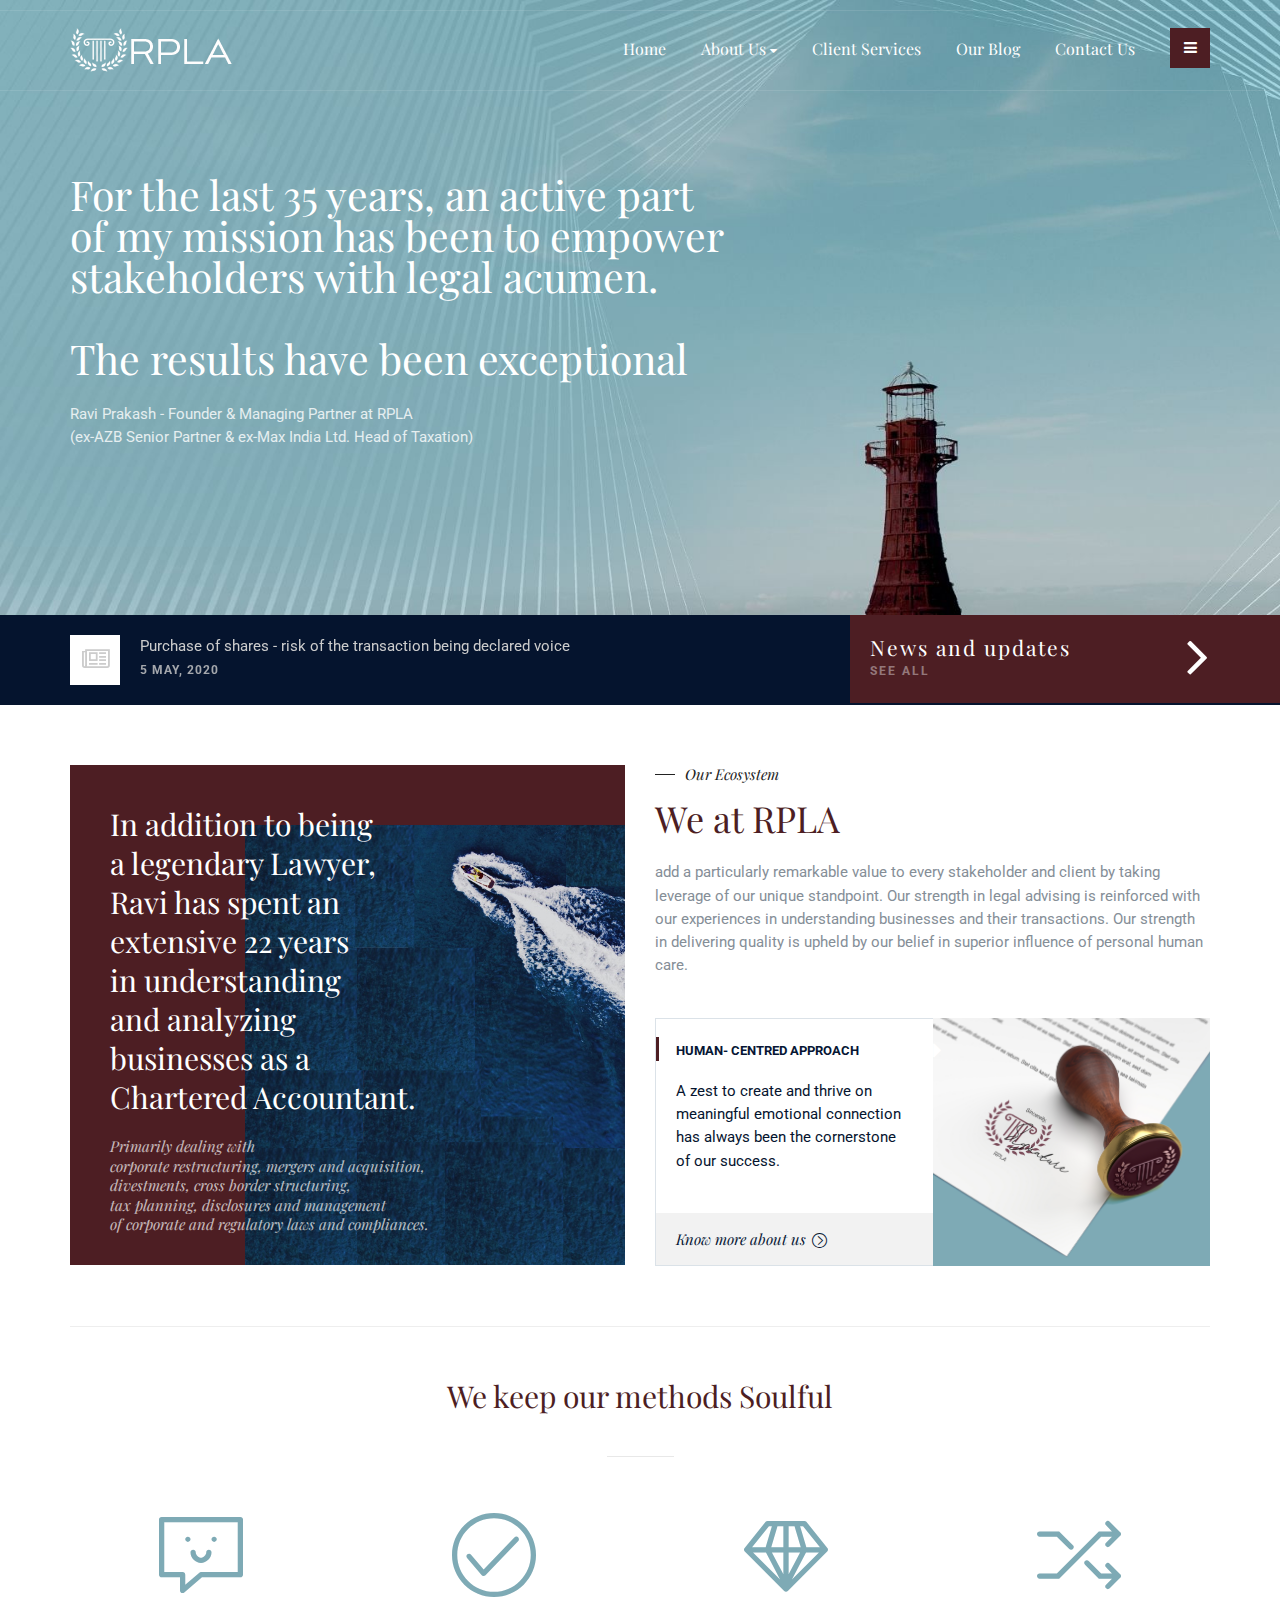
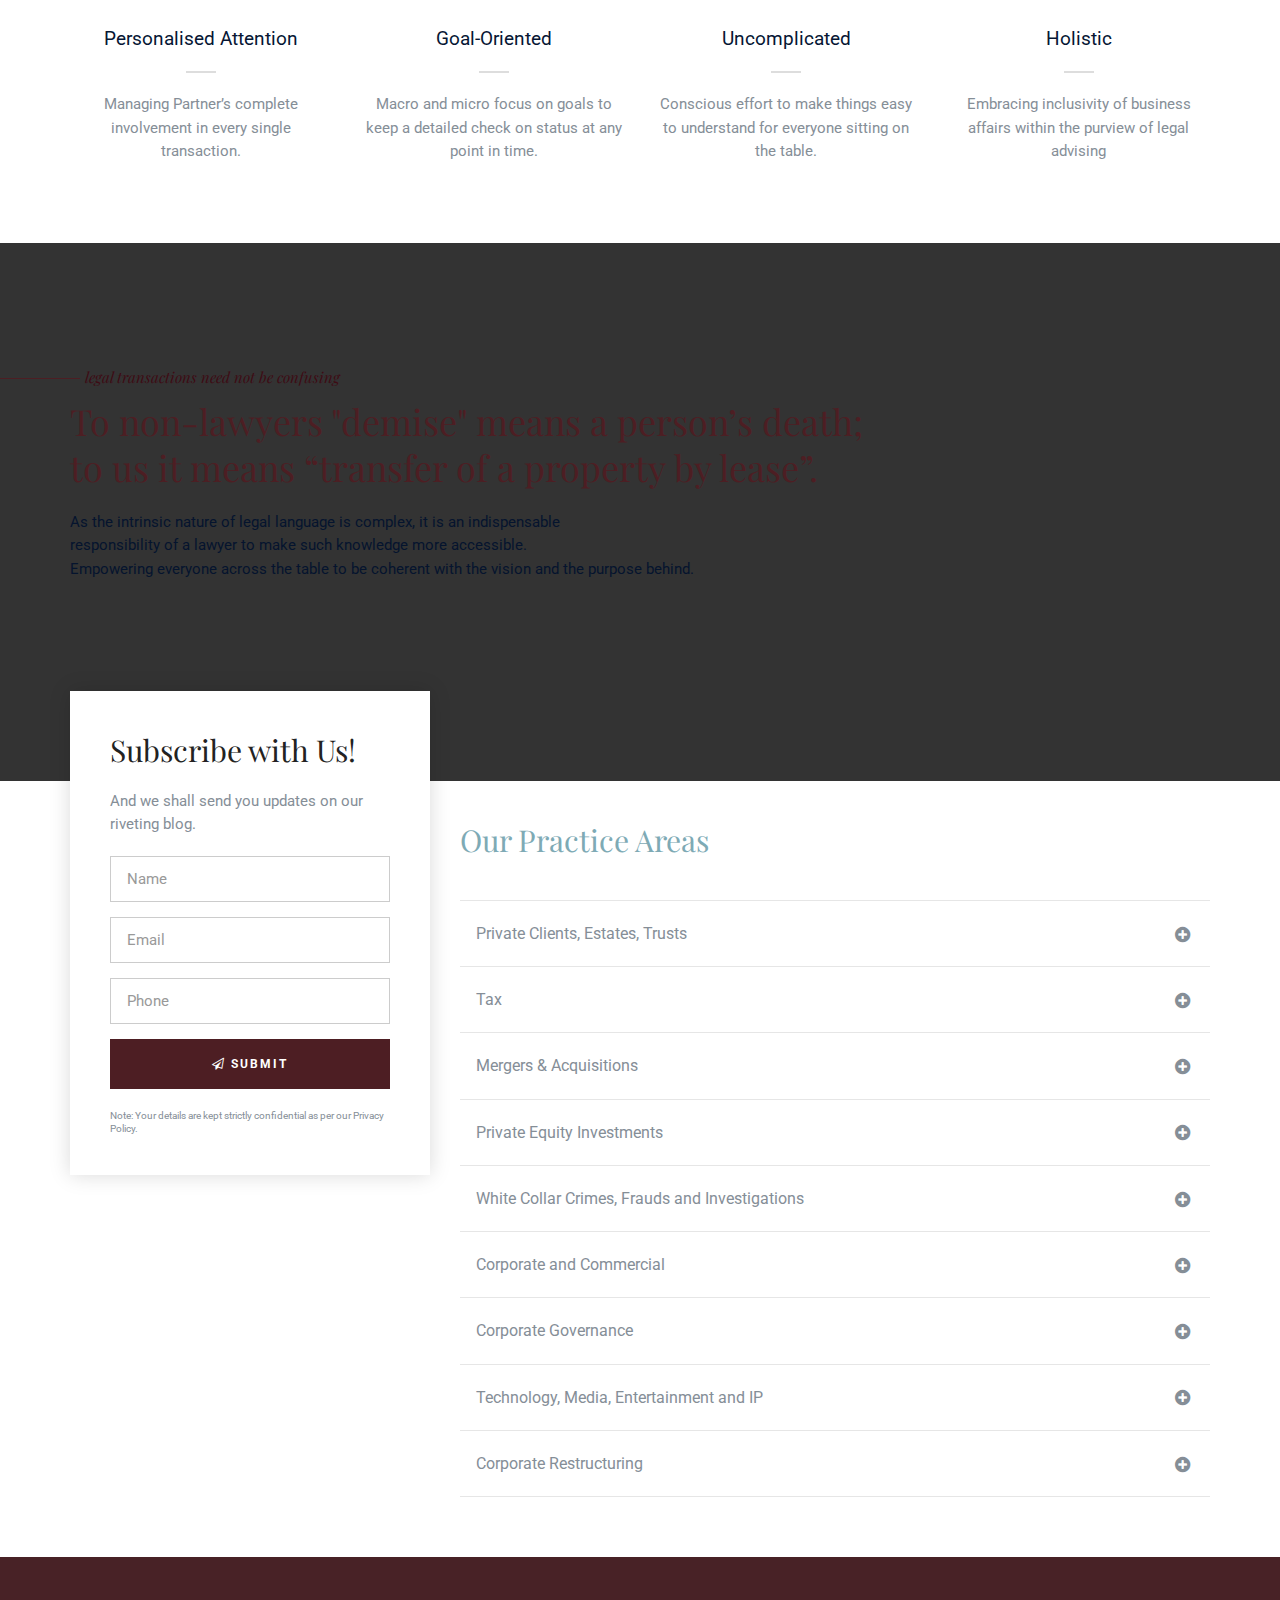
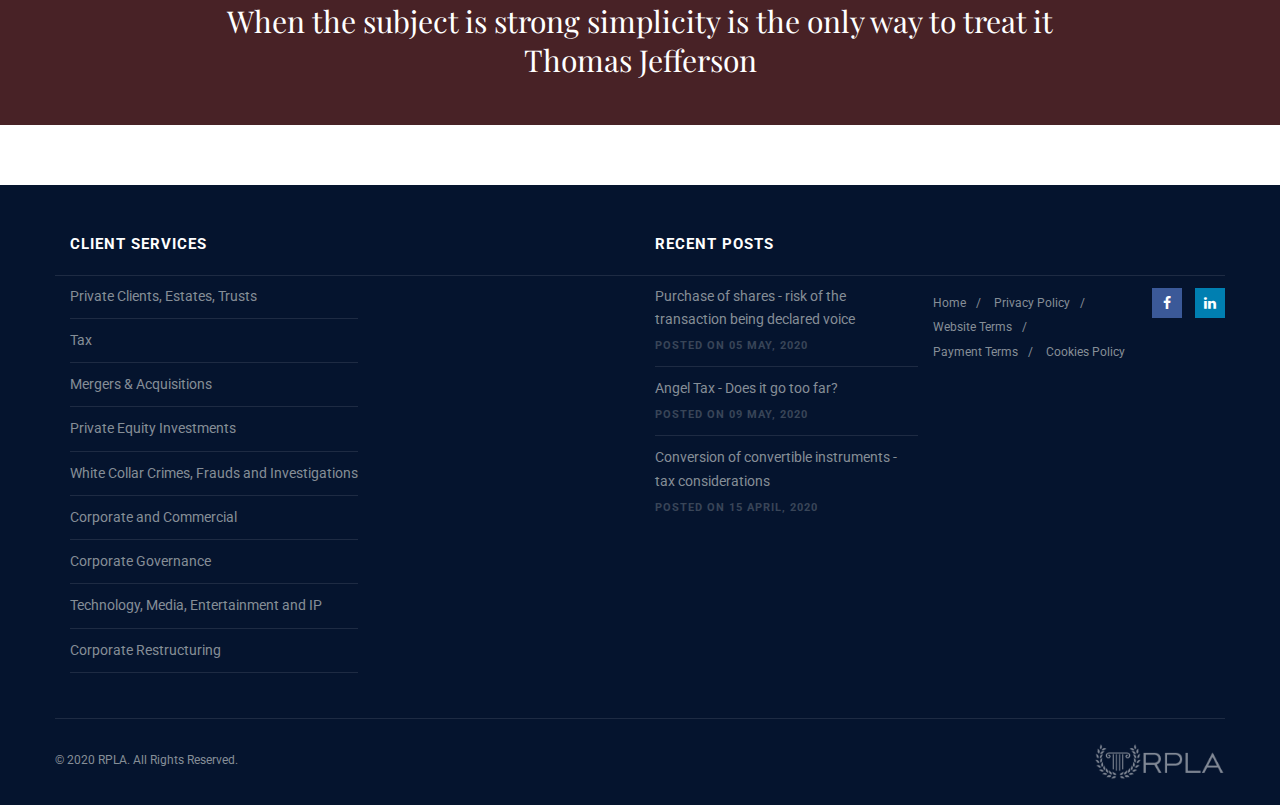
==== index.html @ 60d7ba0d "Update index.html" ====
<!DOCTYPE HTML>
<html class="no-js">
<head>
<!-- Basic Page Needs
  ================================================== -->
<meta http-equiv="Content-Type" content="text/html; charset=utf-8">
<title>Solicitor - Law Business Responsive HTML5 Template</title>
<meta name="description" content="">
<meta name="keywords" content="">
<meta name="author" content="">
<!-- Mobile Specific Metas
  ================================================== -->
<meta name="viewport" content="width=device-width, user-scalable=no, initial-scale=1.0, minimum-scale=1.0, maximum-scale=1.0">
<meta name="format-detection" content="telephone=no">
<!-- CSS
  ================================================== -->
<link href="css/bootstrap.css" rel="stylesheet" type="text/css">
<link href="css/bootstrap-theme.css" rel="stylesheet" type="text/css">
<link href="css/style.css" rel="stylesheet" type="text/css">
<link href="vendor/magnific/magnific-popup.css" rel="stylesheet" type="text/css">
<link href="vendor/owl-carousel/css/owl.carousel.css" rel="stylesheet" type="text/css">
<link href="vendor/owl-carousel/css/owl.theme.css" rel="stylesheet" type="text/css">
<!--[if lte IE 9]><link rel="stylesheet" type="text/css" href="css/ie.css" media="screen" /><![endif]-->
<link href="css/custom.css" rel="stylesheet" type="text/css"><!-- CUSTOM STYLESHEET FOR STYLING -->
<!-- Color Style -->
<link href="colors/color1.css" rel="stylesheet" type="text/css">
<!-- SCRIPTS
  ================================================== -->
<script src="js/modernizr.js"></script><!-- Modernizr -->
</head>
<body class="home header-style2">
<!--[if lt IE 7]>
	<p class="chromeframe">You are using an outdated browser. <a href="http://browsehappy.com/">Upgrade your browser today</a> or <a href="http://www.google.com/chromeframe/?redirect=true">install Google Chrome Frame</a> to better experience this site.</p>
<![endif]-->
<div class="body">
    <div class="header-wrapper">
        <div class="topbar">
            <div class="container">
                <div class="row">
                    <div class="col-md-6 col-sm-6">
                        
                    </div>
                    <div class="col-md-6 col-sm-6">
                        <ul class="pull-right social-icons">
                           
                        </ul>
                        
                       
                    </div>
                </div>
            </div>
        </div>
        <!-- Start Header -->
    	<div class="site-header">
        	<div class="container">
                <div class="site-logo">
                    <a href="index.html">
                        <img src="images/rpla1.png" alt="" class="default-logo">
                        <img src="images/rpla1.png" alt="" class="retina-logo" width="164" height="45">
                    </a>
                </div>
                <a href="#" id="info-toggle"><i class="fa fa-bars"></i></a>
                <ul id="info-content">
                	<li>
                    	<i class="fa fa-phone"></i>
                    	<div class="ititle">Call/Mail Us</div>
				<strong>+91-9910432903/</br>contact@rpla.co.in</strong>
                    </li>
                	<li>
                    	<i class="fa fa-map-signs"></i>
                    	<div class="ititle">Address</div>
                        <strong>O-27A, First Floor, Jangpura Extension, New Delhi - 110014</strong>
                        
                        </li>
                	<li>
                    	<i class="fa fa-clock-o"></i>
                    	<div class="ititle">Working Hours</div>
                        <strong>Mon-Sat 09:00 to 17:00</strong>
                    </li>
                </ul>
                <a href="#" id="menu-toggle">Menu</a>
                <nav class="main-navigation pull-right">
                    <ul class="dd-menu sf-menu">
                        <li><a href="index.html">Home</a>
                           
                        </li>
                        <li><a href="about.html">About Us</a>
                            <ul>
                                 <!--<li><a href="about.html">Our Philosphy</a></li>-->
                                <!--<li><a href="team.html">Our people</a></li>-->
                                <!--<li><a href="history.html">Our Very Own Ravi</a></li>-->
                                <!--<li><a href="testimonials.html">Client Testimonials</a></li>-->
				    <li><a href="#">Our Philosphy</a></li>
                                   <li><a href="#">Our Very Own Ravi</a></li>
                            </ul>
                        </li>
                        <li><a href="services.html">Client Services</a>
                           
                        </li>
			    
			     <li><a href="index.html">Our Blog</a>
                           
                        </li>
                        
                       
                        <li><a href="contact.html">Contact Us</a></li>
                    </ul>
                </nav>
          	</div>
        </div>
    </div>
    <!-- Start Hero Area -->
    <div class="hero-area">
    	<div class="flexslider heroflex hero-slider" data-autoplay="yes" data-pagination="no" data-arrows="yes" data-style="fade" data-pause="yes">
           <!-- <ul class="slides">
               <!--   <li class="parallax" style="background-image: url('images/bg1part2.jpg');">
		    <div class="flex-caption text-align-center vertical-bottom">
                    	<div class="container">
                        	<div class="flex-caption-table">
                            	<div class="flex-caption-cell">
                                	<div class="flex-caption-text">
                                        <h2>Protecting Public &amp; Private lives for over 50 years</h2>
                                    </div>
                               	</div>
                          	</div>
                        </div>
                    </div>
                </li>-->
                   <li class="parallax" style="background-image: url('images/bg1part2.jpg');">
		    <div class="flex-caption text-align-left vertical-center">
                    	<div class="container">
                        	<div class="flex-caption-table">
                            	<div class="flex-caption-cell">
                                	<div class="flex-caption-text">
						<h2>For the last 35 years, an active part </br> of my mission has been to empower</br> stakeholders with legal acumen.</br></br> The results have been exceptional</h2>
                        				<p>Ravi Prakash - Founder & Managing Partner at RPLA<br>(ex-AZB Senior Partner &amp; ex-Max India Ltd. Head of Taxation)</p>
                                                                       </div>
                               	</div>
                          	</div>
                        </div>
                    </div>
                </li>
          	
       	</div>
    </div>
    <div class="notice-bar">
    	<div class="container">
        	<div class="row">
            	<div class="col-md-8 col-sm-12">
                    <div class="galleryflex flexslider" data-autoplay="yes" data-arrows="no" data-speed="7000" data-style="slide" data-direction="vertical">
                        <ul class="slides">
                            <li class="slide">
                				<span class="icon-block"><i class="fa fa-newspaper-o"></i></span>
                                <p><a href="#">Purchase of shares - risk of the transaction being declared voice</a></p>
                            	<span class="meta-data">5 May, 2020</span>
                          	</li>
                            <li class="slide">
                				<span class="icon-block"><i class="fa fa-newspaper-o"></i></span>
                                <p><a href="#">Angel Tax - Does it go too far?</a></p>
                                <span class="meta-data">09 May, 2020</span>
                          	</li>
                            <li class="slide">
                				<span class="icon-block"><i class="fa fa-newspaper-o"></i></span>
                                <p><a href="#">Conversion of convertible instruments - tax considerations</a></p>
                                <span class="meta-data">15 May, 2020</span>
                          	</li>
                        </ul>
                    </div>
                    
                </div>
                <div class="col-md-4 col-sm-4 hidden-sm hidden-xs">
                	<a href="#" class="btn btn-primary btn-block"><span>News and updates</span><em>See all</em></a>
                </div>
            </div>
        </div>
    </div>
    <!-- Main Content -->
    <div id="main-container">
    	<div class="content">
        	<div class="container">
            	<div class="row">
                	<div class="col-md-6">
                    	<div class="dgray-bg-2 block-style1" style="background-image:url('images/ship.png');">
				<h3>In addition to being </br> a legendary Lawyer,</br> Ravi has spent an</br>extensive 22 years</br> in understanding</br> and analyzing </br> businesses as a </br> Chartered Accountant.</h3>
                            <h5><em>Primarily dealing with</br> corporate restructuring, mergers and acquisition,</br> divestments, cross border structuring,</br> tax planning, disclosures and management</br> of corporate and regulatory laws and compliances.</em></h5>
          
                        </div>
                    </div>
                    <div class="spacer-30 visible-sm visible-xs"></div>
                	<div class="col-md-6">
                    	<h5 class="subhead">Our Ecosystem</h5>
                        <h2 class="accent-color" style="color: #4d1e23;">We at RPLA</h2>
                        <p>add a particularly remarkable  value to every  stakeholder and client by taking leverage of our unique standpoint. Our strength in legal advising is reinforced with our experiences in understanding businesses and their transactions. Our strength in delivering quality is upheld by our belief in superior influence of personal human care.</p>
                        <div class="spacer-20"></div>
                        <div class="featured-block">
                        	<div class="featured-block-content fbb">
                                <div class="featured-block-info">
                                    <span class="subtitle" style="color: #061634;">Human- Centred Approach</span>
                                    <p style="color: #05142e;">A zest to create and thrive on meaningful emotional connection has always been the cornerstone of our success.</p>
                                </div>
                                <div class="featured-block-more">
                                    <a href="#" class="basic-link" style="color: #061634;">Know more about us</a>									
                                </div>
                            </div>
                        	<div class="featured-block-image fbb" style="background-image:url('images/stamp.jpg');"></div>
                        </div>
                    </div>
                </div>
                <div class="spacer-30"></div>
                <hr class="fw">
                <div class="spacer-20"></div>
              	<div class="text-align-center">
                	<h3 style="color: #4d1e23;" >We keep our methods Soulful</h3>
                	<hr class="sm">
               	</div>
                <div class="row">
                    <div class="col-md-3 col-sm-6">
                        <div class="icon-box ibox-center ibox-plain">
                            <div class="ibox-icon margin-0">
                                <i class="icon icon-dialogue-happy"></i>
                            </div>
                            <h3 style="color: #061634;">Personalised Attention</h3>
                            <p>Managing Partner’s complete involvement in every single transaction.</p>
                        </div>
                    </div>
                    <div class="col-md-3 col-sm-6">
                        <div class="icon-box ibox-center ibox-plain">
                            <div class="ibox-icon margin-0">
                                <i class="icon icon-check"></i>
                            </div>
                            <h3 style="color: #061634;">Goal-Oriented</h3>
                            <p>Macro and micro focus on goals to keep a detailed check on status at any point in time.</p>
                        </div>
                    </div>
                    <div class="col-md-3 col-sm-6">
                        <div class="icon-box ibox-center ibox-plain">
                            <div class="ibox-icon margin-0">
                                <i class="icon icon-diamond"></i>
                            </div>
                            <h3 style="color: #061634;">Uncomplicated</h3>
                            <p>Conscious effort to make things easy to understand for everyone sitting on the table.</p>
                        </div>
                    </div>
                    <div class="col-md-3 col-sm-6">
                        <div class="icon-box ibox-center ibox-plain">
                            <div class="ibox-icon margin-0">
                                <i class="icon icon-music-random"></i>
                            </div>
                            <h3 style="color: #061634;">Holistic</h3>
                            <p>Embracing inclusivity of business affairs within the purview of legal advising</p>
                        </div>
                    </div>
                </div>
            </div>
            <div class="spacer-50"></div>
            <div class="parallax parallax1 parallax-light padding-tb125" style="background-image:url(images/homepage2.png);">
            	<div class="container">
                    <h5 class="subhead" style="color: #3e0b14;">legal transactions need not be confusing</h5>
					<h2 style="color: #4d1e23;">To non-lawyers "demise" means a person’s death;</br> to us it means “transfer of a property by lease”.</h2>
                 	<p style="color: #05142e;">As the intrinsic nature of legal language is complex, it is an indispensable</br> responsibility of a lawyer to make such knowledge more accessible.</br> Empowering everyone across the table to be coherent with the vision and the purpose behind.</p>
                    <div class="spacer-75"></div>
                </div>
            </div>
            
            <div class="container">
            	<div class="row">
                	<div class="col-md-4">
                    	<div class="shadow-block">
                        	<h3 class="accent-color">Subscribe with Us!</h3>
                        	<p>And we shall send you updates on our riveting blog. </p>
                            <form method="post" id="meetingform" name="meetingform" class="meeting-form clearfix" action="mail/meeting.php">
                            	<input name="mname" id="mname" type="text" placeholder="Name" class="form-control input-lg">
                            	<input name="memail" id="memail" type="email" placeholder="Email" class="form-control input-lg">
                            	<input name="mphone" id="mphone" type="text" placeholder="Phone" class="form-control input-lg">
                                <!-- <select name="mcase" id="mcase" class="selectpicker form-control input-lg">
                                	<option>Case type</option>
                                	<option>Business</option>
                                	<option>Family</option>
                                	<option>Civil</option>
                                	<option>Other</option>
                                </select>-->
                                <button name="msubmit" id="msubmit" type="submit" class="btn btn-primary btn-block btn-lg margin-20"><i class="fa fa-send-o"></i> Submit</button>
                            </form>
                            <div class="clearfix"></div>
                            <div id="mmessage"></div>
                            <p class="small margin-0">Note: Your details are kept strictly confidential as per our Privacy Policy.</p>
                        </div>
                    </div>
                    
                    <div class="col-md-8">
                    <div class="spacer-40"></div>
                    	<!--<a href="service" class="btn btn-primary pull-right">All Services</a>-->
                    	<h3 style="color: #7eaab5;">Our Practice Areas</h3>
                    	<div class="spacer-20"></div>
                        <div class="row">
                        	<div class="col-md-12">
                                <div class="accordion" id="toggleArea">
                                    <div class="accordion-group panel">
                                        <div class="accordion-heading togglize">
                                        	<a class="accordion-toggle" data-toggle="collapse" data-parent="#" href="#collapseOne">
                                            	Private Clients, Estates, Trusts
                                                <i class="fa fa-plus-circle"></i><i class="fa fa-minus-circle"></i>
                                          	</a>
                                       	</div>
                                        <div id="collapseOne" class="accordion-body collapse">
                                            <div class="accordion-inner">
                                            	<div class="row">
                                                    <ul class="carets col-md-6">
							    <li>Setting up of family offices.</li>
                   <li>Advising family offices on corporate, regulatory and tax laws, accounting policies and disclosures.</li>
							    <li>Succession planning including Trusts and Wills.</li>
<li>Achieving family objectives, protection of wealth and control of businesses.</li>
                                                    	
                                                    </ul>
                                                    <ul class="carets col-md-6">
                                                    
                                                    	<li>Governance and management of businesses review and decision-making processes.</li>
							  <li>Investment planning, options analysis, structuring and management.</li>
							    <li>Personal tax planning, management and compliances including litigation support.</li>

                                                    </ul>
                                                </div>
                                            </div>
                                        </div>
                                    </div>
                                    <div class="accordion-group panel">
                                        <div class="accordion-heading togglize">
                                        	<a class="accordion-toggle" data-toggle="collapse" data-parent="#" href="#collapse2">
                                            	Tax
                                                <i class="fa fa-plus-circle"></i><i class="fa fa-minus-circle"></i>
                                          	</a>
                                       	</div>
                                        <div id="collapse2" class="accordion-body collapse">
                                            <div class="accordion-inner">
                                            	<div class="row">
                                                    <ul class="carets col-md-6">
                                                    	<li>Advising corporates and other tax payers on various tax planning and operational issues.</li>
<li>Planning and restructuring of businesses and corporate entities in order to optimize resources, create efficiency and value for all stakeholders.</li>
							    <li>Structuring options such as mergers, demergers, business transfer, asset transfer etc.</li>
							    <li>Tax due diligence.</li>

                                                    </ul>
                                                    <ul class="carets col-md-6">
                                                    	<li>Structuring of cross border transactions including India entry strategy.</li>
							    <li>Profit distribution and exit strategies.</li>
							    <li>Management of tax disputes including litigation strategy and support.</li>

                                                    </ul>
                                                </div>
                                            </div>
                                        </div>
                                    </div>
                                    <div class="accordion-group panel">
                                        <div class="accordion-heading togglize">
                                        	<a class="accordion-toggle" data-toggle="collapse" data-parent="#" href="#collapse3">
                                            	Mergers & Acquisitions
                                                <i class="fa fa-plus-circle"></i><i class="fa fa-minus-circle"></i>
                                          	</a>
                                       	</div>
                                        <div id="collapse3" class="accordion-body collapse">
                                            <div class="accordion-inner">
                                            	<div class="row">
                                                    <ul class="carets col-md-6">
                                                    	<li>Corporate, regulatory, accounting and other implications of the structuring options.</li>
							    <li>Legal and tax due diligence.</li>
							    <li>Advise on corporate, tax and exchange control laws.</li>
							    <li>Drafting, reviewing and negotiation of transaction documents.</li> 

                                                    </ul>
                                                    <ul class="carets col-md-6">
                                                    	<li>Term sheet, shareholders’ agreement, share purchase agreement, share subscription agreement, joint venture agreement, escrow arrangement, non-disclosure agreement, employment agreement etc.</li>
							    <li>Tax efficient structuring of cross border transactions.</li>
							    <li>Post-signing and post-closing assistance.</li>

                                                    </ul>
                                                </div>
                                            </div>
                                        </div>
                                    </div>
                                    <div class="accordion-group panel">
                                        <div class="accordion-heading togglize">
                                        	<a class="accordion-toggle" data-toggle="collapse" data-parent="#" href="#collapse4">
                                            	Private Equity Investments
                                                <i class="fa fa-plus-circle"></i><i class="fa fa-minus-circle"></i>
                                          	</a>
                                       	</div>
                                        <div id="collapse4" class="accordion-body collapse">
                                            <div class="accordion-inner">
                                            	<div class="row">
                                                    <ul class="carets col-md-6">
                                                    	<li>Corporate, regulatory, accounting and other implications of the structuring options.</li>
							    <li>Legal and tax due diligence.</li>
							    <li>Advise on corporate, tax and exchange control laws.</li>
							<li>Drafting, reviewing and negotiation of transaction documents.</li> 

                                                    </ul>
                                                    <ul class="carets col-md-6">
                                                    	<li>Term sheet, shareholders’ agreement, share purchase agreement, share subscription agreement, escrow arrangement, non-disclosure agreement, employment agreement etc.</li>
<li>Tax efficient structing of cross border transactions.</li>
<li>Post-signing and post-closing assistance.</li>
							    <li>Exits.</li>

                                                    </ul>
                                                </div>
                                            </div>
                                        </div>
                                    </div>
					 <div class="accordion-group panel">
                                        <div class="accordion-heading togglize">
                                        	<a class="accordion-toggle" data-toggle="collapse" data-parent="#" href="#collapse6">
                                            	White Collar Crimes, Frauds and Investigations

                                                <i class="fa fa-plus-circle"></i><i class="fa fa-minus-circle"></i>
                                          	</a>
                                       	</div>
                                        <div id="collapse6" class="accordion-body collapse">
                                            <div class="accordion-inner">
                                            	<div class="row">
                                                    <ul class="carets col-md-6">
                                                    	<li>Anti-bribery and anti-corruption laws.</li>
                                                        <li>Corporate and accounting frauds.</li>

                                                    </ul>
                                                    <ul class="carets col-md-6">
                                                    	<li>Planning, management and overview of forensic investigations.</li>
							<li>Disclosure obligations.</li>


                                                    </ul>
                                                </div>
                                            </div>
                                        </div>
                                    </div>
 <div class="accordion-group panel">
                                        <div class="accordion-heading togglize">
                                        	<a class="accordion-toggle" data-toggle="collapse" data-parent="#" href="#collapse7">
                                            	Corporate and Commercial
                                                <i class="fa fa-plus-circle"></i><i class="fa fa-minus-circle"></i>
                                          	</a>
                                       	</div>
                                        <div id="collapse7" class="accordion-body collapse">
                                            <div class="accordion-inner">
                                            	<div class="row">
                                                    <ul class="carets col-md-6">
                                                    	<li>Advising on corporate, regulatory and exchange control laws.</li>
                                                        <li>Accounting issues and disclosure obligations.</li>


                                                    </ul>
                                                    <ul class="carets col-md-6">
                                                    	<li>Drafting, review and negotiation of commercial contracts.</li>
                                                        <li>Commercial contracts such as supply agreement, employment agreement, lease agreement, non-compete agreement, master services agreement, loan agreement, software licensing/development/assignment agreement etc.</li>


                                                    </ul>
                                                </div>
                                            </div>
                                        </div>
                                    </div>
 <div class="accordion-group panel">
                                        <div class="accordion-heading togglize">
                                        	<a class="accordion-toggle" data-toggle="collapse" data-parent="#" href="#collapse8">
                                            	Corporate Governance
                                                <i class="fa fa-plus-circle"></i><i class="fa fa-minus-circle"></i>
                                          	</a>
                                       	</div>
                                        <div id="collapse8" class="accordion-body collapse">
                                            <div class="accordion-inner">
                                            	<div class="row">
                                                    <ul class="carets col-md-6">
                                                    	<li>Critical review of charter documents, bylaws and other documents.</li>
<li>Leadership succession planning and processes.</li>
<li>Crisis management.</li>


                                                    </ul>
                                                    <ul class="carets col-md-6">
                                                    	Related party transactions, loans, investments, services.</li>
<li>Investigations, enforcement and regulation.</li>
<li>Advising management on day to day corporate governance issues.</li>


                                                    </ul>
                                                </div>
                                            </div>
                                        </div>
                                    </div>
 <div class="accordion-group panel">
                                        <div class="accordion-heading togglize">
                                        	<a class="accordion-toggle" data-toggle="collapse" data-parent="#" href="#collapse9">
                                            	Technology, Media, Entertainment and IP
                                                <i class="fa fa-plus-circle"></i><i class="fa fa-minus-circle"></i>
                                          	</a>
                                       	</div>
                                        <div id="collapse9" class="accordion-body collapse">
                                            <div class="accordion-inner">
                                            	<div class="row">
                                                    <ul class="carets col-md-6">
                                                    	<li>Licensing, development, collaborations and joint ventures.</li>
                                                        <li>IP purchase, sale and licensing.</li>
                                                        <li>Agreements with writers, directors, cinematographers, artists.</li>
                                                       <li>IP and technology aspects of M&A transactions.</li>
                                                       <li>Cloud computing, outsourcing, software licensing, development, assignment and distribution agreements, end-user license agreements.</li>


                                                    </ul>
                                                    <ul class="carets col-md-6">
                                                    	<li>Internet terms and conditions, privacy policy, data privacy, cybersecurity.</li>
<li>Non-disclosure agreements, confidentiality agreements.</li>
<li>FinTech, online payments, pre-paid instruments, cryptocurrency.</li>
<li>Due-diligence on IT, ITes companies.</li>


                                                    </ul>
                                                </div>
                                            </div>
                                        </div>
                                    </div>

                                    <div class="accordion-group panel">
                                        <div class="accordion-heading togglize">
                                        	<a class="accordion-toggle" data-toggle="collapse" data-parent="#" href="#collapse5">
                                            	Corporate Restructuring
                                                <i class="fa fa-plus-circle"></i><i class="fa fa-minus-circle"></i>
                                          	</a>
                                       	</div>
                                        <div id="collapse5" class="accordion-body collapse">
                                            <div class="accordion-inner">
                                            	<div class="row">
                                                    <ul class="carets col-md-6">
                                                    	<li>Planning and re-structuring of businesses and corporate entities in order to optimize resources, create efficiency and creating value for all stakeholders.</li>
							    <li>International and domestic tax planning and management.</li>
 </ul>
                                                    <ul class="carets col-md-6">
                                                    	<li>Structuring of cross border transactions.</li>
							    <li>Corporate, regulatory, accounting and other implications of the structuring options.</li>

 </ul>
                                                </div>
                                            </div>
                                        </div>
                                    </div>
                               	</div>
                                <!-- End Toggle -->
                            </div>
                        </div>
                    </div>
                </div>
           	</div>
            <div class="spacer-60"></div>
            <div class="padding-tb45 parallax parallax2 parallax-light" style="background-image:url('images/tiny2.jpg');">
                <div class="overlay-accent"></div>
                <h3 class="text-align-center margin-0">When the subject is strong simplicity is the only way to treat it<br>Thomas Jefferson</h3>
            </div>
            <div class="spacer-60"></div>
           <!-- <div class="container">
               	<a href="careers.html" class="btn btn-primary btn-ghost btn-dark pull-right">Join Our Team</a>
               	<h5 class="subhead">Meet the talent</h5>
            	<h2 class="accent-color">Our Team</h2>
                <div class="carousel-wrapper">
                    <div class="row">
                        <ul class="owl-carousel carousel-fw" id="team-slider" data-columns="4" data-autoplay="" data-pagination="no" data-arrows="yes" data-single-item="no" data-items-desktop="4" data-items-desktop-small="3" data-items-tablet="2" data-items-mobile="1">
                            <li class="item">
                                <div class="team-grid-item grid-item format-standard">
                                    <a href="staff-single.html" class="media-box"><img src="http://placehold.it/400x400&amp;text=IMAGE+PLACEHOLDER" alt=""></a>
                                    <div class="grid-item-inner">
                                        <h4><a href="staff-single.html">Bailey Marshall</a></h4>
                                        <span class="meta-data">Founder</span>
                                        <a href="mailto:team@solicitor.com" class="basic-link pull-right">Email</a>
                                        <ul class="social-icons">
                                        	<li><a href="#"><i class="fa fa-facebook"></i></a></li>
                                        	<li><a href="#"><i class="fa fa-twitter"></i></a></li>
                                        	<li><a href="#"><i class="fa fa-linkedin"></i></a></li>
                                        </ul>
                                    </div>
                                </div>
                            </li>
                            <li class="item">
                                <div class="team-grid-item grid-item format-standard">
                                    <a href="staff-single.html" class="media-box"><img src="http://placehold.it/400x400&amp;text=IMAGE+PLACEHOLDER" alt=""></a>
                                    <div class="grid-item-inner">
                                        <h4><a href="staff-single.html">Zara Smart</a></h4>
                                        <span class="meta-data">CEO</span>
                                        <a href="mailto:team@solicitor.com" class="basic-link pull-right">Email</a>
                                        <ul class="social-icons">
                                        	<li><a href="#"><i class="fa fa-facebook"></i></a></li>
                                        	<li><a href="#"><i class="fa fa-twitter"></i></a></li>
                                        	<li><a href="#"><i class="fa fa-linkedin"></i></a></li>
                                        </ul>
                                    </div>
                                </div>
                            </li>
                            <li class="item">
                                <div class="team-grid-item grid-item format-standard">
                                    <a href="staff-single.html" class="media-box"><img src="http://placehold.it/400x400&amp;text=IMAGE+PLACEHOLDER" alt=""></a>
                                    <div class="grid-item-inner">
                                        <h4><a href="staff-single.html">Eric Celan</a></h4>
                                        <span class="meta-data">Lawyer</span>
                                        <a href="mailto:team@solicitor.com" class="basic-link pull-right">Email</a>
                                        <ul class="social-icons">
                                        	<li><a href="#"><i class="fa fa-facebook"></i></a></li>
                                        	<li><a href="#"><i class="fa fa-twitter"></i></a></li>
                                        	<li><a href="#"><i class="fa fa-linkedin"></i></a></li>
                                        </ul>
                                    </div>
                                </div>
                            </li>
                            <li class="item">
                                <div class="team-grid-item grid-item format-standard">
                                    <a href="staff-single.html" class="media-box"><img src="http://placehold.it/400x400&amp;text=IMAGE+PLACEHOLDER" alt=""></a>
                                    <div class="grid-item-inner">
                                        <h4><a href="staff-single.html">Evelyn Foster</a></h4>
                                        <span class="meta-data">Lawyer Family Law</span>
                                        <a href="mailto:team@solicitor.com" class="basic-link pull-right">Email</a>
                                        <ul class="social-icons">
                                        	<li><a href="#"><i class="fa fa-facebook"></i></a></li>
                                        	<li><a href="#"><i class="fa fa-twitter"></i></a></li>
                                        	<li><a href="#"><i class="fa fa-linkedin"></i></a></li>
                                        </ul>
                                    </div>
                                </div>
                            </li>
                            <li class="item">
                                <div class="team-grid-item grid-item format-standard">
                                    <a href="staff-single.html" class="media-box"><img src="http://placehold.it/400x400&amp;text=IMAGE+PLACEHOLDER" alt=""></a>
                                    <div class="grid-item-inner">
                                        <h4><a href="staff-single.html">Antonia Bonciu</a></h4>
                                        <span class="meta-data">Lawyer Civil</span>
                                        <a href="mailto:team@solicitor.com" class="basic-link pull-right">Email</a>
                                        <ul class="social-icons">
                                        	<li><a href="#"><i class="fa fa-facebook"></i></a></li>
                                        	<li><a href="#"><i class="fa fa-twitter"></i></a></li>
                                        	<li><a href="#"><i class="fa fa-linkedin"></i></a></li>
                                        </ul>
                                    </div>
                                </div>
                            </li>
                        </ul>
                    </div>
                </div>
          	</div>
            <div class="spacer-60"></div>
            <div class="padding-tb75 parallax parallax3 border-tb" style="background-image:url(http://placehold.it/1440x1000&amp;text=IMAGE+PLACEHOLDER)">
            	<div class="container">
                    <div class="row">
                        <div class="col-md-8 col-sm-6">
                            <h3>Upcoming Events</h3>
                            <ul class="events-list events-list-compact">
                                <li>
                                    <div class="event-date">
                                        <div class="event-month">Jun</div>
                                        <div class="event-day">11</div>
                                    </div>
                                    <a href="single-event.html" class="btn btn-default btn-sm hidden-sm">Event Details</a>
                                    <a href="single-event.html"><strong>International Immigration Seminar</strong></a>
                                    <span class="meta-data">Saturday, 10:00 AM</span>
                                </li>
                                <li>
                                    <div class="event-date">
                                        <div class="event-month">Jun</div>
                                        <div class="event-day">18</div>
                                    </div>
                                    <a href="single-event.html" class="btn btn-default btn-sm hidden-sm">Event Details</a>
                                    <a href="single-event.html"><strong>Cyber Crime Seminar</strong></a>
                                    <span class="meta-data">Saturday, 12:00 PM</span>
                                </li>
                                <li>
                                    <div class="event-date">
                                        <div class="event-month">Jul</div>
                                        <div class="event-day">01</div>
                                    </div>
                                    <a href="single-event.html" class="btn btn-default btn-sm hidden-sm">Event Details</a>
                                    <a href="single-event.html"><strong>Financial Investigations and Enforcement Trends Seminar</strong></a>
                                    <span class="meta-data">Friday, 01:00 PM</span>
                                </li>
                                <li>
                                    <div class="event-date">
                                        <div class="event-month">Jul</div>
                                        <div class="event-day">01</div>
                                    </div>
                                    <a href="single-event.html" class="btn btn-default btn-sm hidden-sm">Event Details</a>
                                    <a href="single-event.html"><strong>An Introduction to Angel Investing</strong></a>
                                    <span class="meta-data">Friday, 04:00 PM</span>
                                </li>
                            </ul>
                        </div>
                        <div class="col-md-4 col-sm-6">
                        	<div class="spacer-10"></div>
                            <div class="accent-bg">
                                <div class="carousel-wrapper">
                                    <div class="row">
                                        <ul class="owl-carousel carousel-fw" id="testimonials-slider" data-columns="1" data-autoplay="5000" data-pagination="no" data-arrows="no" data-single-item="no" data-items-desktop="1" data-items-desktop-small="1" data-items-tablet="1" data-items-mobile="1">
                                            <li class="item">
                                                <div class="testimonial-block">
                                                    <blockquote>
                                                        <p>Lorem ipsum dolor sit amet, consectetur adipiscing elit. Nulla convallis egestas rhoncus. Donec facilisis fermentum sem, ac viverra ante luctus vel. Donec vel mauris quam.</p>
                                                    </blockquote>
                                                    <img src="http://placehold.it/100x100&amp;text=IMAGE+PLACEHOLDER" alt="" height="60" width="60" class="testimonial-avatar">
                                                    <div class="testimonial-info">
                                                        <div class="testimonial-info-in">
                                                            <strong>Arthur Henry</strong><span>Florida</span>
                                                        </div>
                                                    </div>
                                                </div>
                                            </li>
                                            <li class="item">
                                                <div class="testimonial-block">
                                                    <blockquote>
                                                        <p>Lorem ipsum dolor sit amet, consectetur adipiscing elit. Nulla convallis egestas rhoncus. Donec facilisis fermentum sem, ac viverra ante luctus vel. Donec vel mauris quam.</p>
                                                    </blockquote>
                                                    <img src="http://placehold.it/100x100&amp;text=IMAGE+PLACEHOLDER" alt="" height="60" width="60" class="testimonial-avatar">
                                                    <div class="testimonial-info">
                                                        <div class="testimonial-info-in">
                                                            <strong>Willie &amp; Heather Obrien</strong><span>Laketown</span>
                                                        </div>
                                                    </div>
                                                </div>
                                            </li>
                                        </ul>
                                    </div>
                                </div>
                            </div>
                        </div>
                    </div>
              	</div>
        	</div>
            
            <div class="clients">
            	<div class="container">
                	<div class="row">
                    	<div class="col-md-3 col-sm-3">
                        	<div class="spacer-55 hidden-sm"></div>
                        	<div class="spacer-40 visible-sm"></div>
                        	<h4 class="margin-0">Some of our top clients</h4>
                        </div>
                        <div class="col-md-9 col-sm-9">
                            <div class="carousel-wrapper">
                                <div class="row">
                                    <ul class="owl-carousel carousel-fw" id="partners-slider" data-columns="4" data-autoplay="4000" data-pagination="no" data-arrows="no" data-single-item="no" data-items-desktop="4" data-items-desktop-small="3" data-items-tablet="3" data-items-mobile="2">
                                        <li class="item"><img src="images/logo3.png" alt=""></li>
                                        <li class="item"><img src="images/logo5.png" alt=""></li>
                                        <li class="item"><img src="images/logo1.png" alt=""></li>
                                        <li class="item"><img src="images/logo2.png" alt=""></li>
                                        <li class="item"><img src="images/logo4.png" alt=""></li>
                                        <li class="item"><img src="images/logo6.png" alt=""></li>
                                    </ul>
                                </div>
                            </div>
                        </div>
                    </div>	
                </div>
            </div>
        </div>
  	</div>
    <!-- Site Footer -->
    <div class="site-footer">
    	<div class="container">
        	<div class="row footer-widgets-area">
            	<div class="col-md-6 col-sm-4">
                	<div class="widget footer_widget widget_links">
                    	<h4 class="widgettitle">Client Services</h4>
                        <ul>
                        	<li>
                                <a href="single-service.html">Private Clients, Estates, Trusts</a>
                            </li>
                            <li>
                                <a href="single-service.html">Tax</a>
                            </li>
                            <li>
                                <a href="single-service.html">Mergers &amp; Acquisitions</a>
                            </li>
                            <li>
                                <a href="single-service.html">Private Equity Investments</a>
                            </li>
                            <li>
                               
                                <a href="single-service.html">White Collar Crimes, Frauds and Investigations</a>
                            </li>
                             <li>
                                <a href="single-service.html">Corporate and Commercial</a>
                            </li>
                            <li>
                                <a href="single-service.html">Corporate Governance</a>
                            </li>
                            <li>
                                <a href="single-service.html">Technology, Media, Entertainment and IP</a>
                            </li>
                            <li>
				     <a href="single-service.html">Corporate Restructuring</a>
                            </li>
                            <li>
                            <!--    <a href="single-service.html">Private Client</a>
                            </li>
                            <li>
                                <a href="single-service.html">Real Estate</a>
                            </li>
                            <li>
                                <a href="single-service.html">Reputation and Media</a>-->
                            </li>
                        </ul>
                    </div>
                </div>
            	<div class="col-md-3 col-sm-4">
                	<div class="widget footer_widget widget_recent_posts">
                    	<h4 class="widgettitle">Recent Posts</h4>
                        <ul>
                            <li>
                                <a href="single-post.html">Purchase of shares - risk of the transaction being declared voice</a>
                                <span class="meta-data grid-item-meta">Posted on 05 May, 2020</span>
                            </li>
                            <li>
                               	<a href="single-post.html">Angel Tax - Does it go too far?</a>
                                <span class="meta-data grid-item-meta">Posted on 09 May, 2020</span>
                            </li>
                            <li>
                                <a href="single-post.html">Conversion of convertible instruments - tax considerations</a>
                                <span class="meta-data grid-item-meta">Posted on 15 April, 2020</span>
                            </li>
                        </ul>
                    </div>
                </div>
            	<!--<div class="col-md-3 col-sm-4">
                	<div class="widget footer_widget">
                    	<h4 class="widgettitle">Twitter Updates</h4>
                        <div class="twitter-widget" data-tweets-count="2"></div>
                    </div>
                </div>
            </div>-->
            
            <div class="footer-row2">
                <ul class="pull-right social-icons social-icons-colored social-icons-inverted">
                    <li class="facebook"><a href="#"><i class="fa fa-facebook-f"></i></a></li>
                    <!--<li class="twitter"><a href="#"><i class="fa fa-twitter"></i></a></li>-->
                    <li class="linkedin"><a href="#"><i class="fa fa-linkedin"></i></a></li>
                    <!--<li class="youtube"><a href="#"><i class="fa fa-youtube"></i></a></li>-->
                </ul>
            	<ul class="footer-menu">
                	<li><a href="index.html">Home</a></li>
                	<li><a href="privacy-policy.html">Privacy Policy</a></li>
                	<li><a href="website-terms.html">Website Terms</a></li>
                	<li><a href="payment-terms.html">Payment Terms</a></li>
                	<li><a href="cookies-policy.html">Cookies Policy</a></li>
                </ul>
            </div>
            <div class="footer-row3">
            	<a href="index.html"><img src="images/rpla1.png" alt="" width="130" class="site-footer-logo"></a>
                <p>&copy; 2020 RPLA. All Rights Reserved.</p>
            </div>
        </div>
    </div>
  	<a id="back-to-top"><i class="fa fa-angle-double-up"></i></a> 
</div>
<script src="js/jquery-2.2.3.min.js"></script> <!-- Jquery Library Call -->
<script src="vendor/magnific/jquery.magnific-popup.min.js"></script> <!-- Maginific Popup Plugin -->
<script src="js/ui-plugins.js"></script> <!-- UI Plugins -->
<script src="js/helper-plugins.js"></script> <!-- Helper Plugins -->
<script src="vendor/owl-carousel/js/owl.carousel.min.js"></script> <!-- Owl Carousel -->
<script src="js/bootstrap.js"></script> <!-- UI -->
<script src="js/init.js"></script> <!-- All Scripts -->
<script src="vendor/flexslider/js/jquery.flexslider.js"></script> <!-- FlexSlider -->
</body>
</html>
---- css/style.css ----
/*------------------------------------------------------------------
[Master Stylesheet]
Project:	Solicitor
Version:	1.0
Last change:	05/02/16
Author:	imithemes 
-------------------------------------------------------------------*/
/* Stylesheets and Google fonts import */
@import url("font-awesome.css");
@import url("line-icons.css");
@import url("animations.css");
@import url(http://fonts.googleapis.com/css?family=Roboto:300,300italic,400,400italic,700,700italic);
@import url(https://fonts.googleapis.com/css?family=Unica+One);
@import url(http://fonts.googleapis.com/css?family=Playfair+Display:400,400italic,700,700italic);


/*------------------------------------------------------------------
[Table of contents]

0. CSS Reset
1. Basic Styles
2. Typography
3. Margin Bottom Sets
4. Padding Sets
5. Spacers Sets
6. Multi purpose Elements
7. Site Structure & Appearance
8. Widgets Styling
9. Shortcodes Styling
10. Responsive Media Queries
-------------------------------------------------------------------*/

/*-------------------------------------------------------------------------------------------*/
/* 0. CSS Reset */
/*-------------------------------------------------------------------------------------------*/
html, body, div, span, applet, object, iframe, h1, h2, h3, h4, h5, h6, p, blockquote, pre, a, abbr, acronym, address, big, cite, code, del, dfn, em, img, ins, kbd, q, s, samp, small, strike, strong, sub, sup, tt, var, b, u, i, center, dl, dt, dd, ol, ul, li, fieldset, form, label, legend, table, caption, tbody, tfoot, thead, tr, th, td, article, aside, canvas, details, embed, figure, figcaption, footer, header, hgroup, menu, nav, output, ruby, section, summary, time, mark, audio, video {
	margin: 0;
	padding: 0;
	border: 0;
	font: inherit;
	font-size: 100%;
}
/* HTML5 display-role reset for older browsers */
article, aside, details, figcaption, figure, footer, header, hgroup, menu, nav, section {
	display: block;
}
body {
	line-height: 1;
}
ol, ul {
	list-style: none;
}
blockquote, q {
	quotes: none;
}
blockquote:before, blockquote:after, q:before, q:after {
	content: '';
	content: none;
}
table {
	border-spacing: 0;
	border-collapse: collapse;
}
* {
    -webkit-box-sizing: border-box;
    -moz-box-sizing: border-box;
    box-sizing: border-box;
	outline:none;
}
iframe{
	border:0;
}

/* ==================================================
   1. Basic Styles
================================================== */

html, body {
	height: 100%;
}

html, hmtl a{
	width:100%;
	font-size: 100%; 
	-webkit-text-size-adjust: 100%; 
	-ms-text-size-adjust: 100%;
}
a{
	color:#555;
	text-decoration: none;
	cursor: pointer;
	-webkit-transition:all 0.3s ease 0.2s;
	-moz-transition:all 0.3s ease 0.2s;
	-ms-transition:all 0.3s ease 0.2s;
	-o-transition:all 0.3s ease 0.2s;
	transition:all 0.3s ease 0.1s;
}
a:hover,
a:active,
a:focus{
	text-decoration:none;
	outline: 0;
	color:#5e5e5e;
}
a img {
	border: none;
}
a > img {
	vertical-align: middle;	
}
.gray-bg{
	background:#CDCBCB;
}
.gray-text{
	color:#CDCBCB;
}
.lgray-bg{
	background:#f5f5f5;
}
.dgray-bg, .notice-bar{
	background:#05142e;
}
.dgray-bg h1, .dgray-bg h2, .dgray-bg h3, .dgray-bg h4, .dgray-bg h5, .dgray-bg h6, .dgray-bg p{
	color:#fff;
}
.dgray-bg-2{
	background:#4d1e23;
}
.dgray-bg-2 h1, .dgray-bg-2 h2, .dgray-bg-2 h3, .dgray-bg-2 h4, .dgray-bg-2 h5, .dgray-bg-2 h6, .dgray-bg-2 p{
	color:#fff;
}

img {
	max-width: 100%;	
}
img, object, embed, audio, video {
	max-width: 100%;
}
img {
	height: auto;
}
strong, .strong {
  	font-weight: 700;
}
p {
	margin: 0 0 20px;
}
i, em, .italic{
	font-style:italic;
}
.uppercase{
	text-transform:uppercase;
}
.align-left{
	float:left;
	margin:5px 25px 20px 0px!important;
}
.align-right{
	float:right;
	margin:5px 0 20px 25px!important;
}
.text-align-left {
	text-align: left;
}
.text-align-center {
	text-align: center;
}
.text-align-right {
	text-align: right;	
}
.color-text {
    color: #ffffff;
}
.through{
	text-decoration:line-through;
}
.border-radius{
	-webkit-border-radius:100%;
	-moz-border-radius:100%;
	border-radius:100%;
}
::-webkit-input-placeholder,
:-moz-placeholder,
::-moz-placeholder,
:-ms-input-placeholder {
   color: #999;
}
iframe{
	border:0;
}

/* ==================================================
   2. Typography
================================================== */

h1,
h2,
h3,
h4,
h5,
h6{
	margin:0 0 20px 0;
	color:#222;
	font-weight:400;
	line-height:1.3em;
	font-family:"Playfair Display", serif;
}
h1{
	font-size:40px;
}
h2{
	font-size:36px;
}
h2 small{
	display:block;
	letter-spacing:.1em;
	text-transform:uppercase;
	font-size:45%
}
h3{
	font-size:30px;
}
h4{
	font-size:21px;
}
h5{
	font-size:15px;
}
h6{
	font-size:13px;
}
h1.huge{
	font-weight:700;
	font-size:60px;
}
h1.short, h2.short, h3.short, h4.short, h5.short, h6.short, p.short{
	margin-bottom:0;
}
h1.long, h2.long, h3.long, h4.long, h5.long, h6.long, p.long{
	margin-bottom:35px;
}
h1.spaced, h2.spaced, h3.spaced, h4.spaced, h5.spaced, h6.spaced {
    margin-top: 22px;
}
h1 a, h2 a, h3 a, h4 a, h5 a, h6 a{
	text-decoration:none;
}
h1 .label, h2 .label, h3 .label, h4 .label, h5 .label, h6 .label{
	font-size:11px;
	position:relative;
	top:-6px;
}
.huge{
	font-size:10em;
}
blockquote{
	padding:30px 0;
	padding-top:10px;
	position:relative;
}
blockquote:before{
	display:inline-block;
	font:normal normal normal 14px/1 FontAwesome;
	font-size:30px;
	text-rendering:auto;
	-webkit-font-smoothing:antialiased;
	-moz-osx-font-smoothing:grayscale;
	content:"\f10d";
	margin-bottom:12px;
}
blockquote.aligncenter{
	text-align:center;
}
blockquote p{
	margin-bottom:0;
	font-size:17px;
	line-height:1.7em;
	font-weight:400;
	font-family:"Playfair Display", serif;
	border-left:2px solid #eee;
	margin-left:30px;
	padding-left:20px;
}
blockquote cite{
	font-weight:700;
	margin-left:30px;
	margin-top:20px;
	display:block;
}
blockquote cite:before{
	content:"- ";
}
p.lead{
	font-size:21px;
	line-height:32px;
}
p.md{
	font-size:16px;
}
p.lg{
	font-size:30px;
}
.lighter p{
	color:#ccc;
}
p.small{
	font-size:10px;
	line-height:13px;
}
.big{
	font-size:200%;
	line-height:1.5em;
}
.thin{
	font-weight:300;
}
p.drop-caps:first-child:first-letter {
    float: left;
    margin-top: 5px;
    margin-right: 5px;
    padding: 4px;
    font-size: 75px;
    line-height: 60px;
}
p.drop-caps.secondary:first-child:first-letter {
    margin-right: 10px;
    padding: 6px 12px;
    border-radius: 4px;
    color: rgb(255, 255, 255);
}
hr{
	display:block;
	clear:both;
	width:100%;
	height:1px;
	border:0;
	background:#E8E8E8;
}
hr.sm{
	display:inline-block;
	background:#E8E8E8;
	margin:20px 0;
	height:1px;
	width:67px;
	border:0;
	position:relative;
}
hr.md{
	display:inline-block;
	margin:15px 0;
	width:100px;
	height:2px;
	border:0;
}
hr.fw{
	display:block;
	clear:both;
	margin:30px 0;
	width:100%;
	height:1px;
	border:0;
	background:#eee;
}
hr.fw.cont{
	margin:20px 0;
}
ul.checks, ul.angles, ul.carets, ul.chevrons, ul.icons{
	margin:0;
	list-style-type:none;
	margin-bottom:20px;
}
ul.checks > li, ul.angles > li, ul.carets > li, ul.chevrons > li, ul.icons > li{
	margin:5px 0;
}
ul.checks > li > i, ul.angles > li > i, ul.carets > li > i, ul.chevrons > li > i, ul.icons > li > i{
	margin-right:2px;
}
ul.inline{
	margin:10px 0;
}
ul.inline > li{
	display:inline-block;
	margin-right:10px;
}
ul.inline > li i.fa{
	margin-right:2px;
}
ul.nav-list-primary > li a{
	display:block;
	padding:8px;
	border-bottom:1px solid #eee;
	color:#666666;
	text-decoration:none;
}
ul.nav-list-primary > li a:hover{
	text-decoration:none;
}
ul{
	margin:10px 0 10px 20px;
	list-style-type:disc;
}
ol{
	margin:10px 0 10px 30px;
	list-style-type: decimal;
}
ul ul, ol ul{
	margin:10px 0 10px 20px;
}
ul ul{
	list-style-type:circle;
}
dl{
	margin:10px 0;
}
dl dt{
	font-weight:700;
}
address.ico i{
	display:inline-block;
	float: left;
	clear:both;
	padding-top: 3px;
}
address.ico p{
	margin:0;
	padding-bottom:10px;
}
address.ico span{
	display:inline-block;
	padding-left:20px;
}
.cursive{
	font-style:italic;
	text-transform:none;
	font-weight:400;
	letter-spacing:0;
}
label {
  display: inline-block;
  margin-bottom: 5px;
  font-weight:400;
  color:#666;
}

/* ==================================================
   3. Margin Bottom Sets
================================================== */

.margin-0{
	margin-bottom:0 !important;
}
.margin-5{
	margin-bottom:5px !important;
}
.margin-10{
	margin-bottom:10px !important;
}
.margin-15{
	margin-bottom:15px !important;
}
.margin-20{
	margin-bottom:20px !important;
}
.margin-30{
	margin-bottom:30px !important;
}
.margin-40{
	margin-bottom:40px !important;
}
.margin-50{
	margin-bottom:50px !important;
}
.margin-60{
	margin-bottom:60px !important;
}
.margin-70{
	margin-bottom:70px !important;
}
.margin-80{
	margin-bottom:80px !important;
}
.push-top{
	margin-top:15px;
}

/* ==================================================
   4. Padding Sets
================================================== */
.padding-b0{
	padding-bottom:0!important;
}
.padding-tb0{
	padding-top:0!important;
	padding-bottom:0!important;
}
.padding-tb20{
	padding-top:20px;
	padding-bottom:20px;
}
.padding-tb30{
	padding-top:30px;
	padding-bottom:30px;
}
.padding-tb45{
	padding-top:45px;
	padding-bottom:45px;
}
.padding-tb50{
	padding-top:50px;
	padding-bottom:50px;
}
.padding-tb75{
	padding-top:75px;
	padding-bottom:75px;
}
.padding-tb100{
	padding-top:100px;
	padding-bottom:100px;
}
.padding-tb125{
	padding-top:125px;
	padding-bottom:125px;
}
.padding-tb250{
	padding-top:250px;
	padding-bottom:250px;
}
.padding-all25{
	padding:25px;
}
.padding-all40{
	padding:40px;
}
/* ==================================================
   5. Spacers Sets
================================================== */
.spacer-10{
	height:10px;
	clear:both;
	width:100%;
}
.spacer-20{
	height:20px;
	clear:both;
	width:100%;
}
.spacer-30{
	height:30px;
	clear:both;
	width:100%;
}
.spacer-40{
	height:40px;
	clear:both;
	width:100%;
}
.spacer-45{
	height:45px;
	clear:both;
	width:100%;
}
.spacer-50{
	height:50px;
	clear:both;
	width:100%;
}
.spacer-55{
	height:55px;
	clear:both;
	width:100%;
}
.spacer-60{
	height:60px;
	clear:both;
	width:100%;
}
.spacer-75{
	height:75px;
	clear:both;
	width:100%;
}
.spacer-95{
	height:95px;
	clear:both;
	width:100%;
}
.spacer-100{
	height:100px;
	clear:both;
	width:100%;
}
/* ==================================================
   6. Multi purpose Elements
================================================== */
.overlay-black{
	background:rgba(0,0,0,.7);
	position:absolute;
	width:100%;
	height:100%;
	z-index:0;
	top:0;
	left:0;
}
.overlay-white{
	background:rgba(255,255,255,.99);
}
.checkers-overlay{
	background:url(../images/checkers.png) repeat;
}
.pattern-overlay{
	background:url(../images/pattern.png) repeat;
}
.overlay-accent{
	position:absolute;
	width:100%;
	height:100%;
	z-index:0;
	top:0;
	left:0;
	opacity:.8;
}
.meta-data{
	font-size:12px;
	line-height: 16px;
	display:block;
	font-weight:700;
	letter-spacing:1px;
	opacity:.8;
	text-transform:uppercase;
}
.meta-data a{
	color:#999;
}
.meta-data a:hover{
	text-decoration:none;
}
.meta-data > span{
	display:inline-block;
}
.meta-data i{
	margin-right:4px;
}
.meta-data > span:last-child{
	margin-right:0;
}
p.meta-data{
	font-size:16px;
	line-height:1.7em;
}
.isotope, .isotope .isotope-item {
	-webkit-transition-duration: 0.8s;
	-moz-transition-duration: 0.8s;
	-ms-transition-duration: 0.8s;
	-o-transition-duration: 0.8s;
	transition-duration: 0.8s;
}
.isotope {
	-webkit-transition-property: height, width;
	-moz-transition-property: height, width;
	-ms-transition-property: height, width;
	-o-transition-property: height, width;
	transition-property: height, width;
}
.isotope .isotope-item {
	-webkit-transition-property: -webkit-transform, opacity;
	-moz-transition-property: -moz-transform, opacity;
	-ms-transition-property: -ms-transform, opacity;
	-o-transition-property: -o-transform, opacity;
	transition-property: transform, opacity;
}
.isotope.no-transition, .isotope.no-transition .isotope-item, .isotope .isotope-item.no-transition {
	-webkit-transition-duration: 0s;
	-moz-transition-duration: 0s;
	-ms-transition-duration: 0s;
	-o-transition-duration: 0s;
	transition-duration: 0s;
}
.media-box{
	position:relative;
	z-index:1;
	display:inline-block;
	max-width:100%;
}
.format-gallery .media-box{
	display:block;
}
.magnific-image{
	position:relative;
	display:block;
	width:100%;
	height:100%;
	margin-bottom:20px;
}
.media-box .zoom, .magnific-image .zoom{
	position:absolute;
	width:100%;
	height:100%;
	text-align:center;
	font-size:1.5em;
	z-index:99;
	left:0;
	top:0;
	margin:0;
	background-color:rgba(0,0,0,.4);
	opacity:0;
	-webkit-transition:all 0.3s ease 0.2s;
	-moz-transition:all 0.3s ease 0.2s;
	-ms-transition:all 0.3s ease 0.2s;
	-o-transition:all 0.3s ease 0.2s;
	transition:all 0.3s ease 0.1s;
	overflow:hidden;
}
.media-box .zoom .icon, .magnific-image .zoom .icon{
	width:44px;
	height:44px;
	line-height:42px;
	text-align:center;
	position:absolute;
	font-size:1em;
	left:50%;
	margin:0 0 -22px -22px;
	color:#fff;
	bottom:-50%;
	-webkit-transition:all 0.3s ease 0.2s;
	-moz-transition:all 0.3s ease 0.2s;
	-ms-transition:all 0.3s ease 0.2s;
	-o-transition:all 0.3s ease 0.2s;
	transition:all 0.3s ease 0.1s;
}
.media-box:hover, .magnific-image:hover{
	opacity:.9
}
.magnific-image:hover .zoom .icon, .media-box:hover .zoom .icon{
	bottom:50%;
	-webkit-transition: bottom .3s .2s;
	-moz-transition: bottom .3s .2s;
	-ms-transition: bottom .3s .2s;
	-o-transition: bottom .3s .2s;
	transition: bottom .3s .2s;
}
.media-box:hover .zoom, .magnific-image:hover .zoom{
	opacity:1;
	-webkit-transition: opacity .3s .2s;
	-moz-transition: opacity .3s .2s;
	-ms-transition: opacity .3s .2s;
	-o-transition: opacity .3s .2s;
	transition: opacity .3s .2s;
}
.media-box .media-box-wrapper{
	padding:30px;
}
.social-icons{
	margin:0;
	list-style-type:none;
}
.social-icons li{
	display:inline-block;
	margin-right:10px;
}
.social-icons.pull-right li{
	margin-left:10px;
	margin-right:0;
}
.social-icons li:last-child{
	margin-right:0;
}
.social-icons li a{
	text-align:center;
	color:#fff;
	display:block;
}
.social-icons li.facebook a:hover{
	color:#3B5998;
}
.social-icons li.twitter a:hover{
	color:#00ACED;
}
.social-icons li.behance a:hover{
	color:#1769FF;
}
.social-icons li.delicious a:hover{
	color:#3274D1;
}
.social-icons li.deviantart a:hover{
	color:#4B5D50;
}
.social-icons li.digg a:hover{
	color:#14589E;
}
.social-icons li.dribbble a:hover{
	color:#EA4C89;
}
.social-icons li.foursquare a:hover{
	color:#2398C9;
}
.social-icons li.github a:hover{
	color:#4183C4;
}
.social-icons li.google a:hover{
	color:#245DC1;
}
.social-icons li.googleplus a:hover{
	color:#D14836;
}
.social-icons li.instagram a:hover{
	color:#3F729B;
}
.social-icons li.jsfiddle a:hover{
	color:#4679A4;
}
.social-icons li.linkedin a:hover{
	color:#007FB1;
}
.social-icons li.pinterest a:hover{
	color:#CB2027;
}
.social-icons li.reddit a:hover{
	color:#FF4500;
}
.social-icons li.skype a:hover{
	color:#00AFF0;
}
.social-icons li.tumblr a:hover{
	color:#2C4762;
}
.social-icons li.vimeo a:hover{
	color:#44BBFF;
}
.social-icons li.youtube a:hover{
	color:#CD332D;
}
.social-icons li.flickr a:hover{
	color:#0063DB;
}
.social-icons-colored li.facebook a{
	color:#3B5998;
}
.social-icons-colored li.twitter a{
	color:#00ACED;
}
.social-icons-colored li.behance a{
	color:#1769FF;
}
.social-icons-colored li.delicious a{
	color:#3274D1;
}
.social-icons-colored li.deviantart a{
	color:#4B5D50;
}
.social-icons-colored li.digg a{
	color:#14589E;
}
.social-icons-colored li.dribbble a{
	color:#EA4C89;
}
.social-icons-colored li.foursquare a{
	color:#2398C9;
}
.social-icons-colored li.github a{
	color:#4183C4;
}
.social-icons-colored li.google a{
	color:#245DC1;
}
.social-icons-colored li.googleplus a{
	color:#D14836;
}
.social-icons-colored li.instagram a{
	color:#3F729B;
}
.social-icons-colored li.jsfiddle a{
	color:#4679A4;
}
.social-icons-colored li.linkedin a{
	color:#007FB1;
}
.social-icons-colored li.pinterest a{
	color:#CB2027;
}
.social-icons-colored li.reddit a{
	color:#FF4500;
}
.social-icons-colored li.skype a{
	color:#00AFF0;
}
.social-icons-colored li.tumblr a:hover{
	color:#2C4762;
}
.social-icons-colored li.vimeo a{
	color:#44BBFF;
}
.social-icons-colored li.youtube a{
	color:#CD332D;
}
.social-icons-colored li.flickr a{
	color:#0063DB;
}

.social-icons-colored.social-icons-inverted li.facebook a{
	background-color:#3B5998;
}
.social-icons-colored.social-icons-inverted li.twitter a{
	background-color:#00ACED;
}
.social-icons-colored.social-icons-inverted li.behance a{
	background-color:#1769FF;
}
.social-icons-colored.social-icons-inverted li.delicious a{
	background-color:#3274D1;
}
.social-icons-colored.social-icons-inverted li.deviantart a{
	background-color:#4B5D50;
}
.social-icons-colored.social-icons-inverted li.digg a{
	background-color:#14589E;
}
.social-icons-colored.social-icons-inverted li.dribbble a{
	background-color:#EA4C89;
}
.social-icons-colored.social-icons-inverted li.foursquare a{
	background-color:#2398C9;
}
.social-icons-colored.social-icons-inverted li.github a{
	background-color:#4183C4;
}
.social-icons-colored.social-icons-inverted li.google a{
	background-color:#245DC1;
}
.social-icons-colored.social-icons-inverted li.googleplus a{
	background-color:#D14836;
}
.social-icons-colored.social-icons-inverted li.instagram a{
	background-color:#3F729B;
}
.social-icons-colored.social-icons-inverted li.jsfiddle a{
	background-color:#4679A4;
}
.social-icons-colored.social-icons-inverted li.linkedin a{
	background-color:#007FB1;
}
.social-icons-colored.social-icons-inverted li.pinterest a{
	background-color:#CB2027;
}
.social-icons-colored.social-icons-inverted li.reddit a{
	background-color:#FF4500;
}
.social-icons-colored.social-icons-inverted li.skype a{
	background-color:#00AFF0;
}
.social-icons-colored.social-icons-inverted li.tumblr a:hover{
	background-color:#2C4762;
}
.social-icons-colored.social-icons-inverted li.vimeo a{
	background-color:#44BBFF;
}
.social-icons-colored.social-icons-inverted li.youtube a{
	background-color:#CD332D;
}
.social-icons-colored.social-icons-inverted li.flickr a{
	background-color:#0063DB;
}
.social-icons-colored.social-icons-inverted li a{
	width:30px;
	height:30px;
	text-align:center;
	color:#fff;
	line-height:30px;
}
.social-icons-colored.social-icons-inverted li a:hover{
	color:#fff;
}
.social-icons-rounded a{
	border-radius:100%;
}
.social-icons.social-icons-colored li a:hover{
	opacity:.8;
}
.flexslider .slides > li {
	display: none;
	-webkit-backface-visibility: hidden;
}
.slides:after {
	content: ".";
	display: block;
	clear: both;
	visibility: hidden;
	line-height: 0;
	height: 0;
} 
html[xmlns] .slides {
	display: block;
} 
* html .slides {
	height: 1%;
}
.flexslider .slides {
	zoom: 1;
	margin:0;
	list-style-type:none;
}  
.flexslider{
	position:relative;
	z-index:1;
	width:100%;
	overflow:hidden;
	background-image:url(../images/loader.gif) no-repeat center center;
}
#info-content .flexslider{
	overflow: visible;
}
.flex-viewport{
	width:100%;
}
.flexslider > ul.slides{
	height:100%;
}
.flexslider ul.slides li{
	width:100%;
	overflow:hidden;
	position:relative;
	background-attachment:scroll!important
}
.flexslider ul.slides li > a{
	display:block;
}
.flexslider .flex-control-nav{
	width:100%;
	text-align:center;
	position:absolute;
	z-index:111;
	left:0;
	bottom:10px;
	padding:0;
	margin:0;
}
.heroflex.flexslider .flex-control-nav{
	bottom:-40px;
	-webkit-transition:all 0.3s ease 0.2s;
	-moz-transition:all 0.3s ease 0.2s;
	-ms-transition:all 0.3s ease 0.2s;
	-o-transition:all 0.3s ease 0.2s;
	transition:all 0.3s ease 0.1s;
}
.heroflex.flexslider:hover .flex-control-nav{
	bottom:10px;
	-webkit-transition: bottom .3s .2s;
	-moz-transition: bottom .3s .2s;
	-ms-transition: bottom .3s .2s;
	-o-transition: bottom .3s .2s;
	transition: bottom .3s .2s;
}
.flexslider .flex-control-nav li{
	display:inline;
}
.flexslider .flex-control-nav a{
	width:12px;
	height:12px;
	border-radius:100%;
	background-color:#ffffff;
	display:inline-block;
	margin:0 6px;
	text-indent:-9999px;
	text-decoration:none;
}
.flexslider .flex-nav-prev a, .flexslider .flex-nav-next a{
	background:rgba(34,34,34,.7);
	color:#F9F9F9;
	margin-bottom:10px;
	position:absolute;
	top:50%;
	right:10px;
	font-size:14px;
	line-height:25px;
	width:25px;
	height:25px;
  	font-family: FontAwesome;
  	font-style: normal;
  	font-weight: normal;
  	-webkit-font-smoothing: antialiased;
  	-moz-osx-font-smoothing: grayscale;
  	text-decoration:none;
	display:none;
	text-align:center;
	margin-top:-13px;
	z-index:9;
}
.flexslider .flex-nav-prev a:hover, .flexslider .flex-nav-next a:hover{
	background:rgba(34,34,34,1);
}
.flexslider .flex-nav-prev a{
	left:10px;
	right:auto;
}
.flexslider .flex-nav-prev a:before{
  content: "\f104";
}
.flexslider .flex-nav-next a:before{
  content: "\f105";
}
#info-content .flexslider .flex-nav-prev a, #info-content .flexslider .flex-nav-next a{
	background:none;
	right:-10px;
	left:auto;
	opacity:0;
	display:block;
}
#info-content .flexslider .flex-nav-prev a{
	margin-top:-3px;
}
#info-content .flexslider .flex-nav-prev a:before{
  content: "\f0d7";
}
#info-content .flexslider .flex-nav-next a:before{
  content: "\f0d8";
}
.heroflex.flexslider .flex-nav-prev a, .heroflex.flexslider .flex-nav-next a{
	width:70px;
	height:70px;
	right:-70px;
	margin-top:-35px;
	-webkit-transition:all 0.3s ease 0.2s;
	-moz-transition:all 0.3s ease 0.2s;
	-ms-transition:all 0.3s ease 0.2s;
	-o-transition:all 0.3s ease 0.2s;
	transition:all 0.3s ease 0.1s;
	font-size:30px;
	line-height:70px;
	display:block;
	text-align:center;
	z-index:2
}
.flexslider:hover .flex-nav-prev a, .flexslider:hover .flex-nav-next a{
	display:block;
}
.heroflex.flexslider ul.slides li > a{
	display:block;
	height:100%;
	width:100%;
}
.heroflex.flexslider .flex-nav-prev a{
	left:-70px;
}
.heroflex.flexslider:hover .flex-nav-prev a{
	left:10px;
	-webkit-transition: left .3s .2s;
	-moz-transition: left .3s .2s;
	-ms-transition: left .3s .2s;
	-o-transition: left .3s .2s;
	transition: left .3s .2s;
}
.heroflex.flexslider:hover .flex-nav-next a{
	right:10px;
	-webkit-transition: right .3s .2s;
	-moz-transition: right .3s .2s;
	-ms-transition: right .3s .2s;
	-o-transition: right .3s .2s;
	transition: right .3s .2s;
}
.flex-direction-nav{
	margin:0;
	list-style-type:none;
}
.basic-link{
	display:inline-block;
	font-size:15px;
	line-height:32px;
	font-style:italic;
	font-family: 'Playfair Display', cursive;
}
.basic-link .icon-arrow-right{
	position:relative;
	bottom:-3px;
	margin-left:2px;
}

.basic-link:hover{
	color:#555;
	text-decoration:none;
}
.basic-link.inverted{
	text-transform:uppercase;
	margin-top:10px;
}
.basic-link.backward .fa-angle-right{
	display:none;
}
.grid-filter{
	margin:0 0 50px 0;
}
.grid-filter-lable{
	display:inline-block;
	margin-right:20px;
	text-transform:uppercase
}
.sort-source{
	list-style-type:none;
	display:inline-block;
	margin:0;
}
.sort-source li{
	display:inline-block;
}
.sort-source li:after{
	content:"/";
	color:#ccc;
}
.sort-source.nav-pills li:after{
	content:"";
}
.sort-source li:last-child:after{
	content:"";
}
.sort-source li a{
	color:#999;
	margin:0 10px;
}
.sort-source.nav-pills li a{
	margin:0;
}
.sort-source.nav-pills li.active a{
	color:#fff;
}
.sort-source li:first-child a{
	margin-left:0;
}
.sort-source li a:hover{
	color:#222;
}
.sort-destination{
	margin:0;
	list-style-type:none;
}
.selectpicker{
	font-weight:400;
	padding-top: 5px;
	padding-bottom: 7px;
}
.selectpicker.btn-default{
	background:#fff;
	padding-left:14px;
	text-transform:none;
	font-size:14px;
	color:#999;
	line-height:1.2em;
	padding-top:8px;
	border: 1px solid #ccc;
	letter-spacing:0;
	text-shadow: none;
	height:35px;
}
.input-lg .selectpicker.btn-default{
	height:46px;
}
.selectpicker.btn-default:focus, .selectpicker.btn-default:active{
	box-shadow:none;
	background:#fff;
}
.btn-group.bootstrap-select.open .dropdown-toggle{
	background:none;
	box-shadow:none;
}
.selectpicker.btn-default .caret{
	margin-top:0!important;
}
.bootstrap-select.btn-group .dropdown-menu li.selected a{
	color:#fff;
}
.bootstrap-select.btn-group .dropdown-menu li.selected a:hover{
	color:#666;
}
.input-lg .selectpicker{
	padding-top:12px;
	padding-bottom:11px;
}
.bootstrap-select.form-control{
	margin-bottom:20px!important;
}
.dgray-bg .icon-box-inline p{
	color:rgba(255,255,255,.4);
}
.carousel-wrapper{
	overflow:hidden;
	background:url(../images/loader.gif) no-repeat center center;
	min-height:150px;
}
.owl-carousel .owl-wrapper-outer{
	padding-top:30px;
}
.widget .owl-carousel .owl-wrapper-outer{
	padding-top:10px;
}
.btn-rounded{
	border-radius:30px;
}
.light-title{
	color:#fff!important;
}
.parallax-icon-link{
	opacity:.2;
	color:#fff;
}
.parallax-icon-link:hover{
	opacity:.9
}
.position-relative{
	position:relative;
}
#message{
	margin-top:20px;
}
.block-style1{
	padding:40px;
	background-position:right bottom;
	background-repeat:no-repeat;
	height:500px
}
.block-style1 em{
	opacity:.7;
}


/* ==================================================
   7. Site Structure & Appearance
================================================== */
body{
	background-color:#fff;
	color:#858e97;
	font-size:15px;
	font-weight:400;
	font-family:"Roboto", sans-serif;
	line-height:1.55em;
	background-attachment:fixed;
	overflow-x:hidden;
}
body.boxed{
	background-color:#333;
}
body.boxed .body{
	position:relative;
	margin:0 auto;
	overflow:hidden;
	width:100%;
	max-width:1200px;
	height:auto;
	background-color:#ffffff;
	-webkit-box-shadow:0 0 2px rgba(0,0,0,.2);
	-moz-box-shadow:0 0 2px rgba(0,0,0,.2);
	box-shadow:0 0 2px rgba(0,0,0,.2);
}
@media (min-width: 1200px) {
	body.boxed .site-header{
		width:1200px;
		left:50%;
		margin-left:-600px;
	}
}
.topbar{
	background:#3d4143;
	padding:5px 0;
	overflow:hidden;
}
.topbar p{
	margin-bottom:0;
	font-size:12px;
	color:#ccc
}
.topbar .social-icons{
	margin-left:15px;
}
.topbar .social-icons li a{
	font-size:16px;
	margin-left:15px;
	color:#ccc;
}
.topbar .social-icons li a:hover{
	color:#fff;
}
.topbar .search-form{
	float:right;
	border-right:1px solid rgba(255,255,255,.2);
}
.header-style2 .topbar .search-form, .header-style2 .topbar p, .header-style2 .topbar .social-icons{
	padding:5px 0;
}
.topbar .search-form input{
	background:none;
	border:0;
	color:#ccc
}
.header-style2 ::-webkit-input-placeholder,
.header-style2 :-moz-placeholder,
.header-style2 ::-moz-placeholder,
.header-style2 :-ms-input-placeholder {
   color: #ccc;
}
.topbar .search-form:before{
	display:inline-block;
	font:normal normal normal 14px/1 FontAwesome;
	font-size:16px;
	text-rendering:auto;
	-webkit-font-smoothing:antialiased;
	-moz-osx-font-smoothing:grayscale;
	content:"\f002";
	color:#ccc;
}
.header-style2 .topbar{
	background:none;
	padding:0;
	border-bottom:1px solid rgba(255,255,255,.1);
}
.header-wrapper{
	position:relative;
}
.header-style2 .header-wrapper{
	position:absolute;
	z-index:99;
	width:100%;
	border-bottom:1px solid rgba(255,255,255,.1);
}
.site-header{
	background:#fff;
	padding:17px 0;
	box-shadow: 0px 1px 4px 0px rgba(0,0,0,0.2);
	position:relative;
	z-index:9;
}
.header-style2 .site-header{
	background:none;
	box-shadow:none;
}
.header-style3 .site-header{
	box-shadow:0px 1px 0px 0px rgba(0,0,0,0.1);
}
.is-sticky .site-header{
	z-index:999;
	width:100%;
}
.header-style2 .is-sticky .site-header{
	background:#05142e;
	box-shadow: 0px 1px 4px 0px rgba(0,0,0,0.2);
	opacity:.9
}
.site-header:before, .site-header:after{
	content:"";
	display:table;
}
.site-header:after{
	clear:both;
}
.site-logo{
	float:left;
}
.default-logo{
	display:inline-block;
}
.retina-logo{
	display:none;
}
.site-header .container{
	position:relative;
}
#info-toggle{
	width:40px;
	height:40px;
	text-align:center;
	line-height:40px;
	color:#fff;
	display:inline-block;
	float:right;
	margin-left:35px;
}
#info-content{
	display:none;
	width:250px;
	position:absolute;
	top:62px;
	right:15px;
	z-index:9;
	margin:0;
	list-style-type:none;
}
.header-style3 #info-content{
	display:block;
	position:static;
	background:none;
	width:auto;
	float:right;
}
#info-content:before{
	display:inline-block;
	font:normal normal normal 14px/1 FontAwesome;
	font-size:30px;
	text-rendering:auto;
	-webkit-font-smoothing:antialiased;
	-moz-osx-font-smoothing:grayscale;
	content:"\f0d8";
	position:absolute;
	top:-20px;
	z-index:9;
	right:12px;
}
.header-style3 #info-content:before{
	display:none;
}
#info-content > li{
	padding:15px 25px;
	border-bottom:1px solid rgba(0,0,0,.1);
	color:#fff;
	font-size:14px;
}
#info-content > li .ititle{
	opacity:.6;
	display:block;
}
#info-content > li strong{
	opacity:.8;
	display:block;
}
#info-content > li i{
	float:left;
	font-size:30px;
	margin:12px 20px 0 0;
	width:25px;
}
#info-content > li:last-child{
	border-bottom:0;
}
.header-style3 #info-content > li{
	color:inherit;
	border-bottom:0;
	padding:0;
	width:auto;
	white-space: nowrap;
	margin-left: 40px;
	display:inline-block;
	float:none;
}
.header-style3 #info-content > li i{
	width:50px;
	text-align:center;
	margin-right:0;
}
.header-style3 #info-content > li .ititle{
	opacity:1;
	display:inline-block;
}
.header-style3 #info-content > li strong{
	display:inline-block;
}
.header-style3 .main-navigation{
	padding:10px 0;
	position:relative;
	background-color:#fff;
}
.header-style3 .is-sticky .main-navigation{
	width:100%;
	z-index:999;
}
.header-style3 .main-navigation > .container{
	position:relative;
}
.main-navigation .social-icons{
	padding:10px 0 0;
}
.main-navigation .social-icons a{
	font-size:24px;
	color:#999;
	margin-left:10px;
}
.dd-menu{
	margin:0;
	list-style-type:none;
	display:block;
	font-family:"Playfair Display", serif;
}
#menu-toggle{
	display:none;
	background:#555;
	color:#fff;
	text-align:center;
	padding:0 10px;
	height:40px;
	line-height:40px;
	text-transform:uppercase;
	font-size:13px;
	font-weight:700;
	letter-spacing:1px;
}
.dd-menu > li{
	font-size:16px;
	font-weight:400;
	position:relative;
	display:inline-block;
	float:left;
	margin-left:35px;
}
.header-style3 .dd-menu > li{
	margin-left:0;
	margin-right:35px;
}
.dd-menu > li > a{
	display:block;
	color:#555;
	line-height:42px;
}
.header-style2 .dd-menu > li > a{
	color:#fff;
}
.header-style2 .dd-menu > li > a:hover{
	color:#fff;
	opacity:.8;
}
.dd-menu > li > a > i{
	font-size:12px;
}
.dd-menu > li ul{
	margin:0;
	list-style-type:none;
	position:absolute;
	top:62px;
	left:-17px;
	z-index:999;
	display:none;
	min-width:100%;
	height:auto;
	background:#fff;
	float:none;
}
.header-style2 .dd-menu > li ul{
	top:60px;
	background:#fff;
}
.header-style3 .dd-menu > li ul{
	top:52px;
}
.dd-menu > li:hover ul{
	display:block;
}
.dd-menu > li > ul li{
	line-height: normal;
	font-size:14px;
	position:relative;
	font-weight:400;
	text-transform:none;
}
.dd-menu > li.megamenu{
	position:static;
}
.dd-menu > li.megamenu > ul > li a:first-child i.fa-caret-right{
	display:none;
}
.dd-menu > li > ul > li > a, .dd-menu > li > ul > li > ul > li > a, .dd-menu > li > ul > li > ul > ul > li > a{
	display:block;
	padding:12px 20px;
	border-bottom:1px solid rgba(0,0,0,.08);
	white-space:nowrap;
	text-decoration:none;
	color:rgba(255,255,255,.8);
}
.dd-menu > li > ul > li > a:hover, .dd-menu > li > ul > li > ul > li > a:hover{
	text-decoration:none;
	background-color:rgba(0,0,0,.08);
}
.dd-menu > li > ul > li:last-child > a{
	border-bottom:0;
}
.dd-menu > li > ul li ul{
	margin:0;
	list-style-type:none;
	left:101%!important;
	top:0!important;
	min-width:150px;
	position:absolute;
	border:0;
}
.dd-menu > li.megamenu{
	position:inherit!important;
	left:0;
}
.dd-menu > li.megamenu > ul{
	margin:0;
	list-style-type:none;
	left:0!important;
	min-width:inherit;
	width:100%;
	top:62px;
}
.header-style2 .dd-menu > li.megamenu > ul{
	top:60px;
}
.header-style3 .dd-menu > li.megamenu > ul{
	top:52px;
}
.dd-menu .megamenu-container{
	padding:25px;
	width:100%;
}
.dd-menu .megamenu-container ul{
	margin:0;
	list-style-type:none;
	display:block!important;
	left:0!important;
	box-shadow:none;
	opacity:1!important;
	background:transparent;
	position:static!important;
	text-align:left!important;
	margin-left:0;
	border-top:0;
}
.dd-menu .megamenu-container .megamenu-sub-title{
	display:block;
	margin-bottom:35px;
	font-size:18px;
	font-weight:700;
	letter-spacing:1px;
	color:#fff;
	text-align:left;
	font-family:"Roboto",sans-serif;
	text-transform:uppercase;
}
.dd-menu .megamenu-container ul li{
	font-size:15px;
	border-left:0;
}
.dd-menu .megamenu-container ul li a{
	margin:0;
	border-bottom:0;
	color:rgba(255,255,255,.8);
}
.dd-menu .megamenu-container ul.sub-menu li a{
	display:block;
	border-bottom:1px solid rgba(0,0,0,.1);
	text-decoration:none;
	color:rgba(255,255,255,.8);
	padding: 10px 0;
}
.dd-menu .megamenu-container ul.sub-menu li:last-child a{
	border-bottom:0;
}
.dd-menu .megamenu-container ul li a i{
	display:none;
}
.dd-menu .megamenu-container ul.sub-menu li:first-child a{
	padding-top:0;
}
.dd-menu .megamenu-container ul.sub-menu li a:hover{
	text-decoration:none;
	color:#fff;
}
.header-style2 .dd-menu > li > ul > li > a, .header-style2 .dd-menu > li > ul > li > ul > li > a, .header-style2 .dd-menu > li > ul > li > ul > ul > li > a, .header-style2 .dd-menu .megamenu-container ul li a, .header-style2 .dd-menu .megamenu-container .megamenu-sub-title, .header-style2 .dd-menu .megamenu-container ul.sub-menu li a{
	color:#555;
}
.heroflex, .heroflex.flexslider ul.slides li{
	height:350px;
}
.hero-slider, .hero-slider.flexslider ul.slides li, .flex-caption-cell{
	height:500px;
}
.header-style2 .hero-slider, .header-style2 .hero-slider.flexslider ul.slides li, .header-style2 .flex-caption-cell{
	height:615px;
}
.hero-slider{
	background-color:#666;
}
.flex-caption-table{
	width:100%;
	display:table;
	vertical-align:middle;
}
.flex-caption-cell{
	display:table-cell;
}
.vertical-center .flex-caption-cell{
	vertical-align:middle;
}
.vertical-bottom .flex-caption-cell{
	vertical-align:bottom;
	padding-bottom:40px;
}
.flex-caption-text{
	display:block;
}
.flex-caption-text h1, .flex-caption-text h2, .flex-caption-text h3, .flex-caption-text p{
	color:#fff;
	margin-bottom:24px;
}
.flex-caption-text p{
	opacity:.8;
}
.flex-caption-text h2{
	font-size:41px;
	line-height:41px;
	font-weight:400;
}
.flex-caption-text a.ico{
	line-height: 1;
	position: relative;
	bottom: -7px;
	color:#fff;
}
.content{
	padding:60px 0;
}
.home .content{
	padding:60px 0 0;
}
.notice-bar{
	position:relative;
}
.notice-bar .galleryflex{
	margin:20px 0;
}
.notice-bar .slides li p{
	margin-bottom:0;
}
.notice-bar .btn{
	padding:20px;
	line-height:24px;
	text-align:left;
	position:relative;
	z-index:1;
	overflow:visible;
}
.notice-bar .btn:before{
	position:absolute;
	width:2000px;
	left:100%;
	top:0;
	z-index:0;
	height:100%;
	content:"";
}
.notice-bar .btn:after{
	display:inline-block;
	font:normal normal normal 14px/1 FontAwesome;
	text-rendering:auto;
	-webkit-font-smoothing:antialiased;
	-moz-osx-font-smoothing:grayscale;
	content:"\f105";
	color:#fff;
	font-size:60px;
	position:absolute;
	right:0;
	top:12px;
	z-index:1;
}
.notice-bar .btn span{
	font-family:"Playfair Display", serif;
	font-size:21px;
	font-weight:400;
	text-transform:none;
	left:0;
	display:block;
}
.notice-bar .btn em{
	font-style:normal;
	opacity:.4;
}
.notice-bar .icon-block{
	width:50px;
	height:50px;
	text-align:center;
	line-height:50px;
	font-size:24px;
	margin-right:20px;
	display:inline-block;
	background-color:#fff;
	float: left;
}
.notice-bar .flexslider .meta-data{
	display:inline-block;
}
.notice-bar .flexslider, .notice-bar .flexslider a {
	color:#ccc;
}
.notice-bar .flexslider a{
	border-bottom:1px solid transparent;
	padding-bottom:1px;
}
.notice-bar .flexslider a:hover{
	color:#fff;
}
.subhead{
	font-style:italic;
	margin-bottom:10px;
}
.subhead:before {
    content: "";
	display:inline-block;
	position:relative;
	top:-5px;
    height: 1px;
    width: 20px;
	margin-right:10px;
    background: #222;
}
.parallax .subhead{
	padding-left:15px;
}
.parallax .subhead:before{
	position:absolute;
	width:2000px;
	left:-1990px;
	top:10px
}
.featured-block{
	background:#fff;
	overflow:hidden;
}
.featured-block:before, .featured-block:after{
	content:"";
	display:table;
}
.featured-block:after{
	clear:both;
}
.featured-block-image, .featured-block-content{
	float:left;
	width:50%;
}
.featured-block-image{
	background-repeat:no-repeat;
	background-size:cover;
	background-position:center center;
}
.featured-block-info{
	border:1px solid #dbe2e8;
	border-bottom:0;
	border-right-width:0;
	padding:20px;
	position:relative;
}
.featured-block-info:after{
	display:inline-block;
	font:normal normal normal 14px/1 FontAwesome;
	text-rendering:auto;
	-webkit-font-smoothing:antialiased;
	-moz-osx-font-smoothing:grayscale;
	content:"\f0da";
	font-size:24px;
	right:-9px;
	top:20px;
	z-index:1;
	color:#fff;
	position:absolute;
}
.featured-block-info .subtitle{
	text-transform:uppercase;
	font-family:"Roboto", sans-serif;
	font-weight:700;
	font-size:13px;
	margin-bottom:18px;
	position:relative;
	display:block;
}
.featured-block-info .subtitle:before{
	width:3px;
	height:24px;
	position:absolute;
	left:-20px;
	content:"";
	top:-2px;
}
.featured-block-info h4{
	margin-bottom:0;
}
.featured-block-more{
	display:block;
	width:100%;
	position:relative;
	border:1px solid #dbe2e8;
	border-right:0;
	border-top:0;
	background:#f2f2f2;
	padding:10px 20px;
}
.shadow-block{
	background:#fff;
	box-shadow:0 0 20px rgba(0,0,0,.15);
	padding:40px;
	position:relative;
	z-index:9;
	top:-90px;
	margin-bottom:-90px;
}
.team-grid-item h4{
	margin-bottom:5px;
}
.grid-item h4 a{
	color:#555;
}
.grid-item-inner{
	padding:25px;
	border:1px solid #eee;
	margin-top:-1px;
	background:#fff;
}
.team-grid-item .grid-item-inner, .event-grid-item .grid-item-inner{
	padding:20px;
}
.grid-item-inner .meta-data{
	margin-bottom:10px;
}
.team-grid-item .meta-data{
	border-bottom:1px solid #E8E8E8;
	padding-bottom:13px;
	margin-bottom:13px;
}
.team-grid-item .basic-link{
	position:relative;
	top:-4px;
}
.team-grid-item .social-icons a{
	color:#858e97;
	font-size:18px;
}
.team-grid-item .media-box .zoom .icon{
	width:80px;
	margin-left:-40px;
}
.team-grid-item .media-box .zoom .icon .fa{
	display:none;
}
.team-grid-item .media-box .zoom .icon:before{
	content:"Profile";
	font-size:13px;
	font-weight:700;
	text-transform:uppercase;
}
.testimonial-block{
	text-align:center;
}
.testimonial-static{
	background:#fff;
	border-radius:5px;
	box-shadow:0 0 10px rgba(0,0,0,.05);
	padding-top:30px;
	padding-bottom:30px;
}
.testimonial-block blockquote{
	padding:30px;
	padding-top:10px;
}
.testimonial-block blockquote p{
	padding-left:0;
	margin-left:0;
	border-left:0;
	padding-top:20px;
	font-size:21px;
}
.testimonial-avatar{
	border-radius:100%;
	display:inline-block;
	margin-right:10px;
}
.testimonial-info{
	height:60px;
	display:inline-block;
	vertical-align:middle;
	text-align:left;
}
.testimonial-info-in{
	height:60px;
	display:table-cell;
	vertical-align:middle;
}
.testimonial-info strong{
	display:block;
	line-height:14px;
	color:#222;
}
.testimonial-info span{
	font-size:13px;
	line-height:14px;
}
.testimonial-service{
	margin:0 auto;
	display:inline-block;
	letter-spacing:0;
}
 .accent-bg blockquote p{
	 color:#fff;
	 opacity:.8;
 }
.accent-bg .testimonial-info strong, .accent-bg .testimonial-info span{
	color:#fff;
}
.accent-bg .testimonial-info span{
	opacity:.6;
}
.accent-bg blockquote:before{
	color:#fff;
	opacity:.2;
}
.accent-bg blockquote:after{
	background:#fff;
	opacity:.2;
}
.accent-bg .owl-theme .owl-page.active span{
	border-color:rgba(0,0,0,.5);
}
#testimonials-slider{
	margin-bottom:30px;
}
.events-list{
	list-style-type:none;
	margin:0;
}
.events-list li{
	padding-top:22px;
	padding-bottom:26px;
	border-top:1px solid #E8E8E8;
}
.events-list li a:hover strong{
	color:#555;
}
.events-list li a strong{
	margin-bottom:7px;
	display:block;
	padding-left:65px;
}
.events-list li:before, .events-list li:after{
	content:"";
	display:table;
}
.events-list li:after{
	clear:both;
}
.events-list li .meta-data{
	display:inline-block;
}
.sidebar-widget .events-list li .meta-data, .footer_widget .events-list li .meta-data{
	display:block;
	padding-left:65px;
}
.event-date{
	float:left;
	width:50px;
	height:60px;
	margin-right:15px;
	text-align:center;
	border:1px solid #E8E8E8;
	margin-top:4px;
	position:relative;
	background:#fff;
}
.event-month{
	border-bottom:1px solid #E8E8E8;
	display:block;
	text-transform:uppercase;
	font-size:12px;
}
.event-day{
	font-size:20px;
	font-weight:700;
	line-height:35px;
	color:#222;
}
.events-list li .btn-sm{
	float:right;
	margin-top:11px;
}
.border-tb{
	border-top:1px solid #E8E8E8;
	border-bottom:1px solid #E8E8E8;
}
.site-footer{
	background-color:#05142e;
	padding:50px 0 0;
}
.footer-row2{
	padding:15px 0;
	margin-top:40px;
	border-top:1px solid rgba(255,255,255,.1);
	border-bottom:1px solid rgba(255,255,255,.1);
}
.footer-row3{
	padding:25px 0;
	font-size:12px;
}
.site-footer:before, .site-footer:after, .footer-row2:before, .footer-row2:after, .footer-row3:before, .footer-row3:after{
	content:"";
	display:table;
}
.site-footer:after, .footer-row2:after, .footer-row3:after{
	clear:both;
}
.site-footer-logo{
	opacity:.5;
	float:right;
}

.footer-row2 .social-icons{
	margin-top:-3px
}
.footer-menu{
	list-style-type:none;
	margin:0;
}
.footer-menu li{
	display:inline-block;
	margin-right:10px;
	font-size:12px;
}
.footer-menu li:after{
	content:"/";
	margin-left:10px;
}
.footer-menu li:last-child:after{
	content:"";
}
.footer-row3 p{
	margin-bottom:0;
	margin-top:5px;
}
.site-footer{
	font-size:14px;
}
.site-footer .footer_widget a, .site-footer a{
	color:#858e97;
}
.site-footer .footer_widget a:hover, .site-footer a:hover{
	color:#fff;
}
.cta p{
	line-height:40px;
	color:#222;
}
.page-header{
	background-color:#f5f5f5;
	background-repeat:none;
	background-position:center center;
	background-size:cover;
	padding:65px 0;
	margin:0;
	border-bottom:1px solid #f2f2f2
}
.page-header.have-submenu{
	padding-bottom:100px;
}
.page-header h1{
	margin-bottom:0;
	margin-top:-8px;
}
.page-header-light h1{
	color:#fff;
}
.utility-bar{
	border-bottom:1px solid #f2f2f2;
	position:relative;
	z-index:3;
	top:-52px;
	margin-bottom:-52px;
}
.template-submenu{
	margin:0;
	list-style-type:none;
	border-left:1px solid #eee
}
.template-submenu:before, .template-submenu:after{
	content:"";
	display:table;
}
.template-submenu:after{
	clear:both;
}
.template-submenu li{
	float:left;
	width:25%;
}
.template-submenu.items3 li{
	width:33.3333%;
}
.template-submenu li a{
	display:block;
	font-weight:700;
	line-height:50px;
	padding:0 30px;
	border-right:1px solid #eee;
	border-top:1px solid #eee;
	background:#fff;
	color:#999;
	margin-bottom:-3px;
	text-align:center;
}
.template-submenu li a:hover{
	color:#555;
}
.template-submenu li.active a{
	color:#555;
	border-bottom:3px solid transparent;
}
.breadcrumb{
	padding:0;
}
.img-thumbnail{
	border:0;
	padding:0;
	-webkit-border-radius:0;
	-moz-border-radius:0;
	border-radius:0;
}

.isotope-grid{
	list-style-type:none;
	margin:0;
}
.isotope-grid .grid-item{
	margin-bottom:40px;
}
.testimonial-block{
	margin:20px 0;
}
.team-list{
	margin-top:0;
	margin-bottom:0;
	list-style-type:none;
}
.team-list-item{
	margin-top:25px;
	margin-bottom:25px;
}
.team-list-item img{
	float:left;
	margin-right:20px;
	width:100px;
	height:100px;
	border-radius:100%;
	position:relative;
	z-index:1;
}
.team-list-item h5{
	padding-left:120px;
	margin-bottom:6px;
	font-weight:700;
}
.team-list-item .meta-data{
	padding-bottom:15px;
	margin-bottom:6px;
	display:block;
	font-weight:400;
	letter-spacing:0;
	border-bottom:1px solid #ddd;
}
.card-content{
	padding:50px;
}
.arrow-upwards{
	background-color:#fff;
	position:relative;
	z-index:1;
	top:-35px;
	margin:0 auto;
	width:70px;
	height:70px;
	border-radius:100%;
	text-align:center;
	line-height:70px;
	font-size:30px;
	box-shadow:0 0 10px rgba(0,0,0,.15);
}
.timeline {
    list-style-type: none;
    padding: 20px 0 20px;
    position: relative;
	margin:0;
}
.timeline:before {
	top: 0;
	bottom: 0;
	position: absolute;
	content: " ";
	width: 3px;
	background-color: #f5f5f5;
	left: 50%;
	margin-left: -1.5px;
}
.timeline > li {
	margin-bottom: 20px;
	position: relative;
}
.timeline > li:before,
.timeline > li:after {
	content: " ";
	display: table;
}
.timeline > li:after {
	clear: both;
}
.timeline > li:before,
.timeline > li:after {
	content: " ";
	display: table;
}
.timeline > li:after {
	clear: both;
}
.timeline > li > .timeline-panel {
	width: 46%;
	float: left;
	border: 1px solid #eee;
	border-radius: 5px;
	padding: 20px;
	position: relative;
	-webkit-box-shadow: 0 1px 6px rgba(0, 0, 0, 0.05);
	box-shadow: 0 1px 6px rgba(0, 0, 0, 0.05);
}
.timeline > li > .timeline-panel:before {
	position: absolute;
	top: 29px;
	right: -10px;
	display: inline-block;
	border-top: 10px solid transparent;
	border-left: 10px solid #eee;
	border-right: 0 solid #eee;
	border-bottom: 10px solid transparent;
	content: " ";
}
.timeline > li > .timeline-panel:after {
	position: absolute;
	top: 30px;
	right: -9px;
	display: inline-block;
	border-top: 9px solid transparent;
	border-left: 9px solid #fff;
	border-right: 0 solid #fff;
	border-bottom: 9px solid transparent;
	content: " ";
}
.timeline > li > .timeline-badge {
	color: #fff;
	width: 50px;
	height: 50px;
	font-weight:700;
	line-height:50px;
	text-align: center;
	position: absolute;
	top: 16px;
	left: 50%;
	margin-left: -25px;
	background-color: #f5f5f5;
	z-index: 100;
	border-radius:100%;
}
.timeline > li.timeline-inverted > .timeline-panel {
	float: right;
}
.timeline > li.timeline-inverted > .timeline-panel:before {
	border-left-width: 0;
	border-right-width: 10px;
	left: -10px;
	right: auto;
}
.timeline > li.timeline-inverted > .timeline-panel:after {
	border-left-width: 0;
	border-right-width: 9px;
	left: -9px;
	right: auto;
}
.timeline-body > p:last-child,
.timeline-body > ul:last-child {
	margin-bottom:0;
}
.timeline-image{
	float:left;
}
.timeline-body {
	padding:20px;
}
.hero-area{
}
.pages-sub-menu{
	margin:0;
	list-style-type:none;
	border-top:1px solid #f5f5f5;
	box-shadow:0 0 2px rgba(0,0,0,.04)
}
.pages-sub-menu li{
	border-left:1px solid #f5f5f5;
	border-right:1px solid #f5f5f5;
	border-bottom:1px solid #f5f5f5;
}
.pages-sub-menu .fa-angle-right{
	float:right;
	font-size:24px;
	color:#ddd;
}
.pages-sub-menu a{
	padding:20px;
	padding-top:17px;
	display:block;
	background:#fff;
	color:#555;
	border-top:3px solid transparent;
}
.pages-sub-menu li:hover a, .pages-sub-menu li.active a{
	background-color:#f5f5f5;
}
#service-blocks .accordion-body a{
	text-decoration:underline;
	color:#555;
}
#service-blocks .accordion-body a:hover{
	text-decoration:none;
}
.blog-list-item{
	margin-bottom:35px;
	padding-bottom:35px;
	border-bottom:1px solid #eee;
}
.content .blog-list-item:last-child{
	border-bottom:0;
	margin-bottom:0;
	padding-bottom:0;
}
.blog-list-item h4 a{
	color:#555;
}
.blog-list-item .meta-data, .blog-grid-item .meta-data{
	border-bottom:2px solid transparent;
	display:inline-block;
	margin-bottom:10px;
}
.single-post .blog-grid-item .meta-data{
	margin-bottom:0;
}
.post-item-meta{
	padding:10px 0 0;
	font-size:12px;
	display:block;
}
.blog-grid-item .post-item-meta, .single-post .post-item-meta{
	padding: 0 0 10px 0;
}
.post-item-meta a, .post-item-meta a:hover{
}
.post-item-meta a:hover{
	opacity:.7;
}
.post-item-meta:before, .post-item-meta:after, .next-prev-post:before, .next-prev-post:after{
	content:"";
	display:table;
}
.post-item-meta:after, .next-prev-post:after{
	clear:both;
}
.pagination{
	margin-top:0;
}
.next-prev-post{
	border:1px solid #eee;
	margin-top:40px;
}
.next-prev-post .pull-left{
	border-right:1px solid #eee;
}
.next-prev-post .pull-right, .next-prev-post .pull-left{
	width:50%;
	padding:20px;
}
.next-prev-post .pull-right{
	text-align:right;
}
.next-prev-post a{
	display:block;
}
.next-prev-post img{
	float:left;
	margin-right:20px;
	border-radius:100%;
	width:80px;
	height:80px;
}
.next-prev-post .pull-right img{
	float:right;
	margin-left:20px;
	margin-right:0;
}
.next-prev-post h5{
	margin-top:15px;
}
.next-prev-post .meta-data{
	display:block;
	margin-bottom:10px;
	color:#999;
}
.post-comments{
	margin:40px 0 0 0;
}
.comments{
	margin:0;
	list-style-type:none;
	padding-top:25px;
}
.comments li{
	margin-bottom:35px;
	border-bottom:1px solid #eee;
}
.comments li .post-comment-block{
	padding-bottom:15px;
}
.comments li.admin > .post-comment-block{
	background-color:#f9f9f9;
}
.comments li .img-thumbnail{
	float:left;
	margin-right:20px;
	width:80px;
	border:1px solid #fff;
	border-radius:100%;
	box-shadow:0 0 1px rgba(0,0,0,.2);
}
.comments li .meta-data{
	margin-bottom:12px;
}
.comments li h5{
	margin-bottom:5px;
	font-weight:700;
	font-size:16px;
}
.comments li h5 span{
	color:#999;
	font-weight:400;
	font-family:"Lora", serif;
}
.post-comment-content{
	padding-left:100px;
}
.comments li ul{
	padding-top:25px;
	padding-left:50px;
	margin:0;
	list-style-type:none;
	border-top:1px solid #eee;
}
.comments li ul > li:last-child{
	margin-bottom:0;
	border-bottom:0;
}
.post-comment-form{
	margin:35px 0 0 0;
	border-bottom:0;
}
.post-comment-form .form-control{
	margin-bottom:5px;
	margin-top:15px;
}
.post-comment-form .btn{
	margin-top:15px;
}
.inblock{
	display:inline-block;
}
.nav-np{
	display:inline-block;
}
.nav-np li{
	display:inline-block;
}
.nav-np li a{
	display:block;
	width:22px;
	height:22px;
	line-height:22px;
	text-align:center;
	border:1px solid #eee;
	border-radius:3px;
}
.header-counter{
	top:-65px;
	margin-bottom:-72px;
	position:relative;
	float:right;
}
.upcoming-event-counter{
	color:#fff;
	z-index:0;
	padding:20px 54px;
	border-radius:0 0 4px 4px;
	text-transform:uppercase;
	font-weight:700;
	float:right;
	opacity:.8;
}
.event-counter{
	margin-top:15px;
}
.event-counter .timer-col{
	display:inline-block;
	font-size:24px;
	letter-spacing:1px;
	width:40px;
	text-align:center;
	margin:0 10px;
	color:#555;
}
.page-header .event-counter .timer-col{
	margin-left:20px;
	margin-right:0;
}
.timer-col #days, .timer-col #hours, .timer-col #minutes, .timer-col #seconds{
	line-height:40px;
}
.timer-col .timer-type{
	font-size:12px;
	display:block;
	margin-top:2px;
	text-transform:uppercase;
	color:#999;
	line-height:20px;
}
.event-grid-item .grid-item-inner{
	position:relative;
}
.event-grid-time{
	position:absolute;
	top:-43px;
	opacity:.8;
	display:block;
	width:100%;
	z-index:1;
	left:0;
	font-size:13px;
	padding:10px 20px;
	color:#fff;
}
.single-event-left{
	padding:25px;
	color:#fff;
}
.single-event-left p{
	font-size:14px;
	opacity:.8
}
.job-block{
	border:1px solid #eee;
	box-shadow:0 0 2px rgba(0,0,0,.04);
	padding:30px;
	margin-bottom:40px;
}
.job-block .meta-data{
	display:inline-block;
}
#contact-map{
	height:500px;
}
.contact-info-block{
	padding:0;
	top:-150px;
	margin-bottom:-150px;
}
.contact-info-block .contact-form{
	padding:30px;
}
.contact-info-block .social-icons{
	margin-top:65px;
}
.contact-info-block .social-icons li a{
	font-size:20px;
}
.call-to-action{
	text-align:center;
	padding-top:45px;
	padding-bottom:45px;
}
.call-to-action-text, .call-to-action-btn{
	display:inline-block;
	vertical-align:middle;
}
.call-to-action-text{
	font-size:21px;
	line-height:32px;
	color:#fff;
}
.call-to-action-btn{
	text-align:right;
	margin-left:40px;
}

#back-to-top{
	position:fixed;
	right:-40px;
	bottom:15px;
	background:rgba(0,0,0,.8);
	width:40px;
	height:40px;
	text-align:center;
	color:#fff;
	line-height:43px;
	overflow:hidden;
	font-size:17px;
	display:block;
	z-index:1111;
	-webkit-transition:all 0.3s ease 0.2s;
	-moz-transition:all 0.3s ease 0.2s;
	-ms-transition:all 0.3s ease 0.2s;
	-o-transition:all 0.3s ease 0.2s;
	transition:all 0.3s ease 0.1s;
}
/* ==================================================
   8. Widgets Styling
================================================== */
.widgettitle{
	position:relative;
	margin-bottom:30px;
	border-left:3px solid transparent;
	background:#f5f5f5;
	padding:10px 10px 10px 20px;
	font-size:18px;
}
.sidebar-widget.widget{
	margin-bottom:40px;
}
.sidebar .widget:last-child{
	margin-bottom:0;
}
.sidebar.positioned{
	position:relative;
	z-index:1;
	top:-95px;
	margin-bottom:-95px;
}
.widget.fancy_block{
	border:1px solid #eee;
	box-shadow:0 0 2px rgba(0,0,0,.04);
	padding:22px;
}
.widget.fancy_block2{
	padding:40px;
}
.sidebar-block .widget:last-child{
	margin-bottom:0;
}
.widget li.list-group-item{
	margin-bottom:0;
	border-bottom:0;
}
.widget_categories:before, .widget_categories:after, .widget_archive:before, .widget_archive:after, .widget_custom_category:before, .widget_custom_category:after, .widget_recent_posts li:before, .widget_recent_posts li:after{
	content:" ";
	display:table;
}
.widget_categories:after, .widget_archive:after, .widget_custom_category:after, .widget_recent_posts li:after{
	clear:both;
}
.widget_categories ul, .widget_archive ul, .widget_recent_entries ul, .widget_recent_comments ul, .widget_links ul, .widget_meta ul, .widget_recent_posts ul, .widget_custom_category ul{
	list-style-type:none;
	margin:0;
}
.widget_categories ul li, .widget_archive ul li, .widget_recent_entries ul li, .widget_recent_comments ul li, .widget_links ul li, .widget_meta ul li, .twitter-widget ul li, .widget_recent_posts ul li, .widget_custom_category ul li{
	border-bottom:1px solid #eee;
	padding-bottom:10px;
	margin-bottom:10px;
}
.widget_categories ul li i, .widget_archive ul li i, .widget_recent_entries ul li i, .widget_recent_comments ul li i, .widget_links ul li i, .widget_meta ul li i, .widget_recent_posts ul li i, .widget_custom_category ul li i{
	font-size:11px;
	color:#999
}
.footer_widget.widget_categories ul li, .footer_widget.widget_archive ul li, .footer_widget.widget_recent_entries ul li, .footer_widget.widget_recent_comments ul li, .footer_widget.widget_links ul li, .footer_widget.widget_meta ul li, .footer_widget .twitter-widget ul li, .footer_widget.widget_recent_posts ul li, .footer_widget.widget_custom_category ul li{
	border-bottom:1px solid rgba(255,255,255,.1);
}
.widget_categories ul li a, .widget_archive ul li a, .widget_recent_entries ul li a, .widget_recent_entries ul li a, .widget_recent_comments ul li a, .widget_links ul li a, .widget_meta ul li a, .widget_recent_posts ul li a, .widget_custom_category ul li a{
	display:inline-block;
	position:relative;
	color:#555;
}
.footer_widget.widget_links ul{
	float:left;
	margin-right:30px;
}
.footer_widget ul li:last-child{
	border-bottom:0;
}
.footer_widget.widget_recent_posts li .meta-data{
	opacity:.4;
}
.widget_links ul li.active a{
	font-weight:700;
}
.widget .meta-data{
	margin-top:5px;
	line-height:20px;
}
.tagcloud a{
	display:inline-block;
	margin-right:4px;
	margin-bottom:10px;
	padding:4px 11px;
	border-radius:3px;
	border: 1px solid #e6e6e6;
	border-bottom: 2px solid #e6e6e6;
	background:#fff;
	text-decoration:none;
	font-size:13px;
	color:#555;
}
.widget .tagcloud a:hover, .tagcloud a:hover{
	text-decoration:none;
	color:#fff;
}
.twitter-widget li:nth-child(odd){
	display:none;
}
.twitter-widget ul{
	margin:0;
	list-style-type:none;
}
.twitter-widget .tweet-date{
	font-weight:700;
	margin-left:6px;
}
.footer_widget h4.widgettitle{
	font-family:"Roboto", sans-serif;
	text-transform:uppercase;
	border-bottom:0;
	color:#fff;
	font-weight:700;
	margin-bottom:30px;
	letter-spacing:1px;
	font-size:15px;
	border-left:0;
	background:none;
	padding:0;
}
.widget_recent_posts ul li .meta-data{
	font-size:11px;
}
.widget_custom_menu ul{
	list-style-type:none;
	margin:0;
}
.sidebar-widget .events-list li, .footer_widget .events-list li{
	padding:15px 0;
}

/* ==================================================
   9. Shortcodes Styling
================================================== */
.fact-ico{
	float:left;
	margin:0 20px 0 0;
}
.fact{
	margin-top:10px;
	display:block;
	color:#666;
	font-size:18px;
}
.fact.padding-l0{
	padding-left:0;
}
.counters .timer{
	display:-block;
	color:#333;
	font-weight:700;
	font-size:38px;
	margin-top:5px;
}
.counters .timer.timer-huge{
	 font-size:80px;
	 line-height:80px
}
.parallax-light .fact-ico, .parallax-light .timer, .parallax-light h1, .parallax-light h2, .parallax-light h3, .parallax-light h4, .parallax-light h5, .parallax-light h6, .parallax-light .subhead{
	color:#fff;
	position:relative;
	z-index:2;
}
.parallax-light .fact, .parallax-light p{
	color:rgba(255,255,255,.7);
	margin-bottom:0;
}
.parallax-light .icon-box.ibox-light.ibox-plain .ibox-icon i{
	color:#fff;
}
.parallax-text-block{
	padding:40px;
	background:#fff;
	width:360px;
	box-shadow:0 0 10px rgba(0,0,0,.2);
}
.icon-box{
	margin-bottom:30px;
}
.icon-box.ibox-plain.ibox-small{
	padding-left:26px
}
.icon-box .ibox-icon{
	display:block;
	position:absolute;
	width:64px;
	height:64px;
	top:0;
	left:0
}
.icon-box .ibox-icon a,.icon-box .ibox-icon i,.icon-box .ibox-icon img{
	display:block;
	position:relative;
	width:100%;
	height:100%;
	color:#fff
}
.icon-box .ibox-icon i,.icon-box .ibox-icon img{
	border-radius:50%;
}
.icon-box .ibox-icon i{
	font-style:normal;
	font-size:28px;
	text-align:center;
	line-height:64px
}
.icon-box .before-heading{
	font-size:14px
}
.icon-box.ibox-large{
	padding:0 0 0 115px
}
.icon-box.ibox-large .ibox-icon {
	width:96px;
	height:96px;
}
.icon-box.ibox-outline .ibox-icon {
	border:1px solid;
	border-radius:50%;
	padding:3px;
}
.icon-box.ibox-outline .ibox-icon i {
	line-height:56px;
}
.icon-box.ibox-outline.ibox-large .ibox-icon {
	padding:4px;
}
.icon-box.ibox-rounded .ibox-icon,.icon-box.ibox-rounded .ibox-icon i,.icon-box.ibox-rounded .ibox-icon img {
	border-radius:3px!important;
}
.icon-box.ibox-rounded.ibox-large .ibox-icon,.icon-box.ibox-rounded.ibox-large .ibox-icon i,.icon-box.ibox-rounded.ibox-large .ibox-icon img {
	border-radius:4px!important;
}
.icon-box.ibox-light .ibox-icon i,.icon-box.ibox-light .ibox-icon img {
	border:1px solid #eee;
	background-color:#f9f9f9;
	color:#444;
}
.icon-box.ibox-light .ibox-icon i {
	line-height:62px;
}
.icon-box.ibox-light.ibox-large .ibox-icon i {
	line-height:96px;
}
.icon-box.ibox-light.ibox-outline.ibox-large .ibox-icon i {
	line-height:84px;
}
.icon-box.ibox-dark.ibox-outline .ibox-icon {
	border-color:#444;
}
.icon-box.ibox-dark .ibox-icon i,.icon-box.ibox-dark .ibox-icon img {
	background-color:#3d4143;
}
.icon-box.ibox-border .ibox-icon {
	border:1px solid;
	border-radius:50%;
	padding:0;
}
.icon-box.ibox-border .ibox-icon i,.icon-box.ibox-border .ibox-icon img {
	border:none;
	background-color:transparent!important;
}
.icon-box.ibox-border.ibox-dark .ibox-icon {
	border-color:#3d4143;
}
.icon-box.ibox-plain .ibox-icon {
	border:none!important;
	height:auto!important;
}
.icon-box.ibox-plain .ibox-icon i,.icon-box.ibox-plain .ibox-icon img {
	border:none!important;
	background-color:transparent!important;
	border-radius:0;
}
.icon-box.ibox-plain .ibox-icon i {
	font-size:48px;
	line-height:1!important;
	color: #7eaab5;
}
.icon-box.ibox-plain.ibox-image .ibox-icon {
	width:auto;
}
.icon-box.ibox-plain.ibox-image .ibox-icon img {
	width:auto;
	display:inline-block;
}
.icon-box.ibox-plain.ibox-small {
	padding-left:42px;
}
.icon-box.ibox-plain.ibox-small .ibox-icon {
	width:28px;
}
.icon-box.ibox-plain.ibox-small h3 {
	font-size:15px;
	line-height:26px;
	margin-bottom:10px;
}
.icon-box.ibox-plain.ibox-small p {
	margin-left:-42px;
}
.icon-box.ibox-plain.ibox-small .ibox-icon i {
	font-size:28px;
}
.icon-box.ibox-plain.ibox-small .ibox-icon img {
	height:28px;
}
.icon-box.ibox-plain.ibox-large .ibox-icon i {
	font-size:72px;
}
.icon-box.ibox-center {
	text-align:center;
	padding:0;
}
.icon-box.ibox-center .ibox-icon {
	position:relative;
	width:96px;
	height:96px;
	margin:0 auto 30px;
}
.icon-box.ibox-center.ibox-outline .ibox-icon i {
	line-height:88px;
}
.icon-box.ibox-center p {
	margin-top:15px;
}
.icon-box.ibox-center.ibox-large .ibox-icon {
	width:128px;
	height:128px;
}
.icon-box.ibox-center.ibox-large .ibox-icon i {
	font-size:70px;
	line-height:128px;
}
.icon-box.ibox-center.ibox-large.ibox-outline .ibox-icon i {
	line-height:118px;
}
.icon-box.ibox-center.ibox-light .ibox-icon i {
	line-height:94px;
}
.icon-box.ibox-center.ibox-light.ibox-outline.ibox-large .ibox-icon i {
	line-height:114px;
}
.icon-box.ibox-center.ibox-large.ibox-border .ibox-icon i {
	line-height:126px!important;
}
.icon-box.ibox-center.ibox-plain .ibox-icon i {
	font-size:84px;
}
.icon-box.ibox-center.ibox-large.ibox-plain .ibox-icon i {
	font-size:112px;
}
.icon-box.ibox-center.ibox-large.ibox-plain .ibox-icon img {
	height:128px;
}
.icon-box.ibox-center.ibox-small .ibox-icon {
	width:64px;
	height:64px;
}
.icon-box.ibox-center.ibox-small .ibox-icon i {
	font-size:28px;
	line-height:64px;
}
.icon-box.ibox-center.ibox-small.ibox-outline .ibox-icon i {
	line-height:58px;
}
.icon-box.ibox-center.ibox-small.ibox-plain .ibox-icon i {
	font-size:56px;
}
.icon-box.ibox-center.ibox-small p {
	font-size:14px;
	margin-top:10px;
}
.icon-box.ibox-center.ibox-plain.ibox-small p {
	margin-left:0;
}
.icon-box.ibox-right {
	text-align:right;
	padding:0 80px 0 0;
}
.icon-box.ibox-right.ibox-large {
	padding-right:115px;
}
.icon-box.ibox-right .ibox-icon {
	left:auto;
	right:0;
}
.icon-box.ibox-right.ibox-plain.ibox-small {
	padding:0 42px 0 0;
}
.icon-box.ibox-right.ibox-plain.ibox-small p {
	margin:0 -42px 0 0;
}
.icon-box h3+.ibox-icon {
	margin-top:20px!important;
}
.icon-box h3 span.subtitle {
	display:block;
	margin-top:5px;
	color:#444;
	text-transform:none;
}
.icon-box.ibox-center:not(.ibox-bg) h3:after {
	content:'';
	display:block;
	width:30px;
	border-top:2px solid #ddd;
	-webkit-transition:width .3s ease;
	-o-transition:width .3s ease;
	transition:width .3s ease;
	margin:20px auto;
}
.icon-box.ibox-center:not(.ibox-bg):hover h3:after {
	width:50px;
}
.icon-box.ibox-center.noborder:not(.ibox-bg) h3:after,.icon-box.ibox-center.nobottomborder:not(.ibox-bg) h3:after {
	display:none;
}
.icon-box.ibox-center.ibox-italic p {
	font-style:italic;
}
.icon-box.ibox-bg.ibox-center {
	margin-top:68px;
	background-color:#fff;
	border:1px solid #eee;
	border-radius:5px;
	padding:68px 30px 30px;
}
.icon-box.ibox-bg.ibox-center:first-child {
	margin-top:48px;
}
.icon-box.ibox-bg.ibox-center.ibox-large {
	margin-top:84px;
	padding-top:84px;
}
.icon-box.ibox-bg.ibox-center.ibox-large:first-child {
	margin-top:64px;
}
.icon-box.ibox-bg.ibox-center .ibox-icon {
	position:absolute;
	top:-48px;
	left:50%;
	margin:0 0 0 -48px;
}
.icon-box.ibox-bg.ibox-center.ibox-large .ibox-icon {
	top:-64px;
	left:50%;
	margin-left:-64px;
}
.icon-box.ibox-bg.ibox-center.ibox-border .ibox-icon,.icon-box.ibox-bg.ibox-center.ibox-outline .ibox-icon,.icon-box.ibox-bg.ibox-center.ibox-plain .ibox-icon {
	background-color:#FFF;
}
.icon-box .ibox-icon i {
	z-index:1;
	-webkit-transition:background-color .3s,color .3s;
	-o-transition:background-color .3s,color .3s;
	transition:background-color .3s,color .3s;
}
.icon-box .ibox-icon i:after {
	pointer-events:none;
	position:absolute;
	width:100%;
	height:100%;
	border-radius:50%;
	content:'';
	-webkit-box-sizing:content-box;
	-moz-box-sizing:content-box;
	box-sizing:content-box;
	top:-3px;
	left:-3px;
	box-shadow:0 0 0 2px #3d4143;
	-webkit-transition:0 .3s,opacity .3s;
	-webkit-transform:scale(.8);
	-moz-transition:0 .3s,opacity .3s;
	-moz-transform:scale(.8);
	-ms-transform:scale(.8);
	transition:transform .3s,opacity .3s;
	transform:scale(.8);
	opacity:0;
	padding:3px;
}
.icon-box .ibox-icon i:hover,.icon-box:hover .ibox-icon i {
	background-color:#3d4143;
	color:#061634;
}
.icon-box.ibox-outline:hover .ibox-icon{
	border-color:#3d4143;
}
.icon-box {
	position:relative;
	margin-top:20px;
	padding:0 0 0 80px;
}
.icon-box:first-child {
	margin-top:0;
}
.icon-box .ibox-icon {
	display:block;
	position:absolute;
	width:64px;
	height:64px;
	top:0;
	left:0;
}
.icon-box .ibox-icon a,.icon-box .ibox-icon i,.icon-box .ibox-icon img {
	display:block;
	position:relative;
	width:100%;
	height:100%;
	color:#fff;
}
.icon-box .ibox-icon i,.icon-box .ibox-icon img {
	border-radius:50%;
}
.icon-box .ibox-icon i {
	font-style:normal;
	font-size:28px;
	text-align:center;
	line-height:64px;
}
.icon-box h3 {
	font-size:19px;
	font-family:"Roboto", sans-serif;
	margin-bottom:0;
	font-weight:400;
}
.icon-box p {
	margin:8px 0 0;
}
.icon-box .before-heading {
	font-size:14px;
}
.icon-box.ibox-large {
	padding:0 0 0 115px;
}
.icon-box.ibox-large .ibox-icon i,.icon-box.ibox-center .ibox-icon i {
	font-size:42px;
	line-height:96px;
}
.icon-box.ibox-outline.ibox-large .ibox-icon i,.icon-box.ibox-center.ibox-light.ibox-outline .ibox-icon i {
	line-height:86px;
}
.icon-box.ibox-light.ibox-outline .ibox-icon,.icon-box.ibox-border.ibox-light .ibox-icon {
	border-color:#eee;
}
.icon-box.ibox-light.ibox-outline .ibox-icon i,.icon-box.ibox-center.ibox-light.ibox-outline.ibox-small .ibox-icon i {
	line-height:54px;
}
.icon-box.ibox-border .ibox-icon i,.icon-box.ibox-center.ibox-small.ibox-border .ibox-icon i {
	line-height:62px!important;
}
.icon-box.ibox-border.ibox-large .ibox-icon i,.icon-box.ibox-center.ibox-border .ibox-icon i {
	line-height:94px!important;
}
.icon-box.ibox-border.ibox-light .ibox-icon i,.icon-box.ibox-border.ibox-light .ibox-icon img,.icon-box.ibox-plain.ibox-light .ibox-icon i,.icon-box.ibox-plain.ibox-light .ibox-icon img {
	color:#888;
}
.icon-box.ibox-border.ibox-dark .ibox-icon i,.icon-box.ibox-border.ibox-dark .ibox-icon img,.icon-box.ibox-plain.ibox-dark .ibox-icon i,.icon-box.ibox-plain.ibox-dark .ibox-icon img {
	color:#444;
}
.icon-box.ibox-plain .ibox-icon img,.icon-box.ibox-center.ibox-small.ibox-plain .ibox-icon img {
	height:64px;
}
.icon-box.ibox-plain.ibox-large .ibox-icon img,.icon-box.ibox-center.ibox-plain .ibox-icon img {
	height:96px;
}
.ibox-rounded .ibox-icon i:after,.ibox-border.ibox-rounded .ibox-icon i:after {
	border-radius:3px;
}
.icon-box.ibox-white .ibox-icon{
	border-color:#fff!important;
}
.icon-box.ibox-white .ibox-icon i{
	color:#fff!important;
}
.icon-box.ibox-white h3{
	color:#fff;
}
.icon-box.ibox-white p{
	color:#fff;
	opacity:.7;
}
.parallax{
	background-attachment: fixed!important;
	background-position:center center;
	-webkit-background-size:cover;
	-moz-background-size:cover;
	background-size:cover;
	background-repeat:no-repeat;
	background-color:#333;
	position:relative;
}
.touch .parallax, .page-banner.parallax{
	background-attachment:scroll!important;
}
.pricing-table {
	margin-top: 50px;	
	margin-bottom: 50px;
}
.pricing-table:after { 
	display: block; 
	visibility: hidden; 
	clear: both; 
	height: 0;
	content: "";
}
.pricing-table > div:first-child .pricing-column-content, .pricing-table > div:first-child h3 {
	border-left: 1px solid #eee!important;
}
.pricing-column {
	float: left;
	overflow: hidden;
	padding: 0px;
	background-color: #fff;
	text-align: center;
	-webkit-transition: box-shadow 0.2s linear;
	-moz-transition: box-shadow 0.2s linear;
	-o-transition: box-shadow 0.2s linear;
	transition: box-shadow 0.2s linear;
}
.pricing-column .features{
	padding:0;
	margin-bottom:0;
	background:none;
}
.pricing-column .features a{
	color:#5e5e5e;
}
.pricing-column .pricing-column-content {
	padding: 0px 0px 20px 0px;
	border-right: 1px solid #eee;
	border-bottom: 1px solid #eee;
}
.pricing-column.highlight {
	z-index: 1;
	margin: -20px 0 0 -1px;
	background-color: #ffffff;
}
.pricing-column.highlight .pricing-column-content, .pricing-column.highlight h3  {
	border: none;
}
.pricing-column.highlight h3 .highlight-reason {
	display: block;
    color: rgba(0,0,0,0.4);
    text-transform: uppercase;
    letter-spacing: 1.5px;
    font-size: 12px;
}
.pricing-column.highlight .pricing-column-content {
	border-right: 1px solid #eee;
	border-bottom: 1px solid #eee;
	border-left: 1px solid #eee;
}
.pricing-table .popover{
	text-align:center;
}
.pricing-column ul li {
	padding: 10px 25px;
	border-bottom: 1px solid #eee;
	color: #666666!important;
	list-style: none;
	line-height: 18px;
}
.pricing-column ul li a{
	margin-left:10px;
}
.pricing-column ul li:first-child {
	border-top: 1px solid #eee;
}
.pricing-column ul li:nth-child(2n+1) {
	background-color: #F9F8F5;
}
.pricing-column.highlight h3 {
	margin-bottom: 0px!important;
	padding: 15px 0px;
	color: #ffffff!important;
}
.toggle .pricing-column h3 {
	font-size: 26px!important;
}
.pricing-column h3 {
	margin-bottom: 0px;
	padding: 18px 0px 18px 0px;
	border-top: 1px solid #eee;
	border-right: 1px solid #eee;
	border-bottom: 1px solid #eee;
	background-color: #ffffff;
	font-size: 26px;
	line-height: 28px;
}
.pricing-column h4 {
	margin-bottom: 0px;
	margin-left: -22px;
	padding: 20px 30px 6px 30px;	
	color: #333333;
	font-size: 54px!important;
	line-height: 42px!important;
}
.pricing-column h4 .dollar-sign {
	position: relative;
	top: -14px;
	right: -6px;
	font-size: 22px;
	line-height: 22px;
}
.pricing-column .interval {
	display: block;
	padding-bottom: 17px;
	min-height: 38px;
	color: #999999;
}
.pricing-column ul {
	margin-left: 0px;
}
.pricing-column .btn{
	margin-top:25px;
}
.pricing-column.highlight .btn{
	margin-bottom:20px;
}
.pricing-table.six-cols > div {
	width: 16.5%;
}
.pricing-table.five-cols > div {
	width: 20%;
}
.pricing-table.four-cols > div {
	width: 25%;
}
.pricing-table.three-cols > div {
	width: 33.2%;
}
.pricing-table.two-cols > div {
	width: 50%;
}

/* ==================================================
   10. Responsive Media Queries
================================================== */
@media (min-width:1200px){
}
@media (min-width: 992px) and (max-width: 1199px) {
	.dd-menu > li, #info-toggle{
		margin-left:22px;
	}
	.footer_widget.widget_links ul{
		float:none;
		margin-right:0;
	}
	.header-style3 #info-content > li{
		margin-left:20px;
	}
	.hide-br{
		display:none;
	}
	.event-grid-time{
		top:-67px;
	}
	.fancy_block2 .btn{
		letter-spacing:0;
		padding-left:15px;
		padding-right:15px;
	}
}
@media only screen and (max-width: 992px) {
	.site-header .container, .topbar .container{
		width:100%;
		position:relative;
	}
	#info-toggle{
		margin-left:20px;
	}
	.main-navigation{
		display:none;
		position:absolute;
		width:100%;
		float:none;
		background:#555;
		top:59px;
		left:0;
		margin-top:0;
	}
	.main-navigation .container{
		width:100%;
	}
	.dd-menu > li{
		width:100%;
		float:none;
		display:block;
		margin-left:0;
		border-bottom:1px solid rgba(0,0,0,.1);
	}
	#menu-toggle{
		display:inline-block;
		float:right;
	}
	.dd-menu > li > a {
		color: #fff;
		line-height: 20px;
		padding: 15px 20px;
	}
	.dd-menu > li > a:hover{
		color:#fff!important;
		opacity:.8;
	}
	.dd-menu > li.megamenu{
		position:static!important;
	}
	.dd-menu > li ul, .dd-menu > li > ul li ul{
		position:static;
	}
	.dd-menu .megamenu-container .megamenu-sub-title{
		margin-top:30px;
	}
	.heroflex, .heroflex.flexslider ul.slides li{
		height:250px;
	}
	.hero-slider, .hero-slider.flexslider ul.slides li, .flex-caption-cell{
		height:400px;
	}
	.header-style2 .hero-slider, .header-style2 .hero-slider.flexslider ul.slides li, .header-style2 .flex-caption-cell{
		height:500px;
	}
	.flex-caption-text h2{
		font-size:21px;
	}
	.header-style3 #info-content li{
		width:100%;
		display:block;
		float:none;
	}
	.header-style3 #info-content{
		display:none;
		width:250px;
		position:absolute;
		top:62px;
		right:15px;
		z-index:9;
		margin:0;
		list-style-type:none;
	}
	.header-style3 #info-content:before{
		display:inline-block;
		font:normal normal normal 14px/1 FontAwesome;
		font-size:30px;
		text-rendering:auto;
		-webkit-font-smoothing:antialiased;
		-moz-osx-font-smoothing:grayscale;
		content:"\f0d8";
		position:absolute;
		top:-20px;
		z-index:9;
		right:12px;
	}
	.header-style3 #info-content > li{
		padding:15px 25px;
		border-bottom:1px solid rgba(0,0,0,.1);
		color:#fff;
		font-size:14px;
		margin-left:0;
	}
	.header-style3 #info-content > li i{
		color:#fff!important;
		text-align:left;
	}
	.main-navigation .social-icons{
		display:none;
	}
	.header-style3 .main-navigation{
		top:0;
		background:#555;
	}
	.header-style3 .main-navigation{
		padding:0;
	}
	.template-submenu li a{
		padding-left:10px;
		padding-right:10px;
	}
	.hide-br{
		display:none;
	}
	.team-list-item{
		margin-bottom:45px;
	}
	h1.huge{
		font-size:35px;
	}
	.event-grid-time{
		top:-67px;
	}
	.fancy_block2{
		margin-bottom:30px;
	}
	.call-to-action-btn{
		margin-top:30px;
		margin-left:0;
	}
	.pricing-column .features{
		margin-bottom:0;
	}
	.pricing-column.highlight {
		margin: 0;
  	}
	.pricing-table > div:third-child .pricing-column-content, .pricing-table > div:nth-child(2n+1) h3 {
		border-left: 1px solid #eeeeee!important;
	}
  	.pricing-column ul li:first-child {
	  	border-top: 1px solid #eeeeee;
  	}
  	.pricing-column ul li:nth-child(2n+1) {
	  	background-color: #f8f8f8;
  	}
  	.toggle .pricing-column h3 {
	  	font-size: 26px!important;
  	}
	.sidebar.left-sidebar.positioned{
		margin-bottom:40px;
		top:0;
	}
	.right-sidebar{
		margin-top:40px;
	}
	.selectpicker.btn-default{
		height:38px;
	}
  	.pricing-column.highlight .btn{
	  	margin-bottom:0;
  	}
	.pricing-table.six-cols > div {
		width: 50%;
	}
	.pricing-table.five-cols > div {
		width: 50%;
	}
	.pricing-table.four-cols > div {
		width: 50%;
	}
	.pricing-table.three-cols > div {
		width: 50%;
	}
	.pricing-table.two-cols > div {
		width: 50%;
	}
    ul.timeline:before {
        left: 40px;
    }
    ul.timeline > li > .timeline-panel {
        width: calc(100% - 90px);
        width: -moz-calc(100% - 90px);
        width: -webkit-calc(100% - 90px);
    }

    ul.timeline > li > .timeline-badge {
        left: 15px;
        margin-left: 0;
        top: 16px;
    }
    ul.timeline > li > .timeline-panel {
        float: right;
    }
	ul.timeline > li > .timeline-panel:before {
		border-left-width: 0;
		border-right-width: 15px;
		left: -15px;
		right: auto;
	}
	ul.timeline > li > .timeline-panel:after {
		border-left-width: 0;
		border-right-width: 14px;
		left: -14px;
		right: auto;
	}
}
@media only screen and (max-width: 767px) {
	.topbar{
		text-align:center;
	}
	.topbar p{
		margin-bottom:5px;
	}
	.topbar .social-icons li a{
		margin-left:0;
		margin-right:15px;
	}
	.topbar .social-icons.pull-right li{
		margin-left:0;
	}
	.topbar .social-icons{
		float: none !important;
		margin-top: 12px;
		display: inline-block;
		margin-left: 0px;
		margin-right:30px;
	}
	.topbar .search-form{
		display:inline-block;
		float:none;
		border-left: 1px solid rgba(255,255,255,.2);
		border-right:0;
		padding-left:30px;
	}
	.topbar .search-form input{
		width:100px;
	}
	.flex-caption{
		display:none;
	}
	.footer_widget.widget_links ul{
		float:none;
		width:100%
	}
	.footer_widget{
		margin-bottom:30px;
	}
	.footer-row2 .social-icons{
		float:none!important;
		margin-bottom:25px;
		margin-top:0;
	}
	.footer-row2 .social-icons.pull-right li{
		margin-left:0;
		margin-right:10px;
	}
	.site-footer-logo{
		float:none!important;
		margin-bottom:15px;
	}
	.header-style2 .topbar .search-form{
		padding-left:20px;
	}
	.featured-block-content{
		width:100%;
		float:none;
	}
	.featured-block-info{
		border-right-width:1px;
	}
	.featured-block-image{
		display:none;
	}
	.featured-block-info:after{
		display:none;
	}
	.template-submenu li, .template-submenu.items3 li{
		float:none;
		width:100%;
	}
	.page-header .btn{
		display:none;
	}
	.page-header{
		text-align:center;
	}
	.blog-list-item .meta-data{
		margin-top:15px;
	}
	.next-prev-post .pull-right, .next-prev-post .pull-left{
		text-align:center;
	}
	.next-prev-post .pull-left img{
		float:none;
		margin-right:0;
	}
	.next-prev-post .pull-right img{
		float:none;
		margin-left:0;
	}
	.header-counter{
		display:none;
	}
	.event-grid-time{
		top:-43px;
	}
	.events-list li .btn-sm{
		display:none;
	}
	.job-block .btn-sm{
		display:block;
		float:none!important;
		margin-bottom:20px;
	}
	/* Isotope */
	.isotope {
		overflow: visible !important;
		height: auto !important;
	}
	.isotope-item {
		position: static !important;
		margin-right: auto;
		margin-left: auto;
		width: auto;
		float:none;
		-webkit-transform: none !important;
		-moz-transform: none !important;
		-ms-transform: none !important;
		-o-transform: none !important;
		transform: none !important;
	}
	.isotope-hidden {
		display: none !important;
	}
	.pricing-table.six-cols > div {
		margin:0 auto 30px;
		width: 100%;
	}
	.pricing-table.five-cols > div {
		margin:0 auto 30px;
		width: 100%;
	}
	.pricing-table.four-cols > div {
		margin:0 auto 30px;
		width: 100%;
	}
	.pricing-table.three-cols > div {
		margin:0 auto 30px;
		width: 100%;
	}
	.pricing-table.two-cols > div {
		margin:0 auto 30px;
		width: 100%;
	}
}
@media only screen and (max-width: 480px) {
}
@media only screen and (min-width: 480px) and (max-width: 767px) {
}
@media
only screen and (-webkit-min-device-pixel-ratio: 2),
only screen and (   min--moz-device-pixel-ratio: 2),
only screen and (     -o-min-device-pixel-ratio: 2/1),
only screen and (        min-device-pixel-ratio: 2),
only screen and (                min-resolution: 192dpi),
only screen and (                min-resolution: 2dppx) { 
	.default-logo{
		display:none;
	}
	.retina-logo{
		display:inline-block;
	}
}
---- colors/color1.css ----
2a, .text-primary, .btn-primary .badge, .btn-link,a.list-group-item.active > .badge,.nav-pills > .active > a > .badge, p.drop-caps:first-child:first-letter, .accent-color, .nav-np .next:hover, .nav-np .prev:hover, .basic-link, .pagination > li > a:hover,.pagination > li > span:hover,.pagination > li > a:focus,.pagination > li > span:focus, .icon-box-inline span, .pricing-column h3, .post .post-title a:hover, a, .post-actions .comment-count a:hover, .pricing-column .features a:hover, a:hover, .list-group-item a:hover, .icon-box.ibox-plain .ibox-icon i,.icon-box.ibox-plain .ibox-icon img, .icon-box.ibox-border .ibox-icon i,.icon-box.ibox-border .ibox-icon img, address strong, ul.checks > li > i, ul.angles > li > i, ul.carets > li > i, ul.chevrons > li > i, ul.icons > li > i, .widget li .meta-data a:hover, .sort-source li.active a, .dd-menu > li > a:hover, #info-content:before, .flex-caption-text a.ico:hover, .featured-block-info .subtitle, .grid-item h4 a:hover, a:hover, .social-icons a:hover, .icon-block, .header-style3 #info-content > li i, ol.breadcrumb a, .arrow-upwards, .pages-sub-menu li.active .fa-angle-right, #service-blocks .accordion-body a:hover, .blog-list-item h4 a:hover, .blog-list-item .meta-data, .blog-grid-item .meta-data, .blog-list-item .meta-data a, .widget a:hover, .single-post .blog-grid-item .meta-data a, blockquote:before, .next-prev-post a:hover h5, .btn-primary.btn-ghost{
	color:#4d1e23;
}
p.drop-caps.secondary:first-child:first-letter, .accent-bg, .btn-primary,
.btn-primary.disabled,
.btn-primary[disabled],
fieldset[disabled] .btn-primary,
.btn-primary.disabled:hover,
.btn-primary[disabled]:hover,
fieldset[disabled] .btn-primary:hover,
.btn-primary.disabled:focus,
.btn-primary[disabled]:focus,
fieldset[disabled] .btn-primary:focus,
.btn-primary.disabled:active,
.btn-primary[disabled]:active,
fieldset[disabled] .btn-primary:active,
.btn-primary.disabled.active,
.btn-primary[disabled].active,
fieldset[disabled] .btn-primary.active,
.dropdown-menu > .active > a,
.dropdown-menu > .active > a:hover,
.dropdown-menu > .active > a:focus,
.nav-pills > li.active > a,
.nav-pills > li.active > a:hover,
.nav-pills > li.active > a:focus,
.pagination > .active > a,
.pagination > .active > span,
.pagination > .active > a:hover,
.pagination > .active > span:hover,
.pagination > .active > a:focus,
.pagination > .active > span:focus,
.label-primary,
.progress-bar-primary,
a.list-group-item.active,
a.list-group-item.active:hover,
a.list-group-item.active:focus,
.panel-primary > .panel-heading, .carousel-indicators .active, .flex-control-nav a:hover, .flex-control-nav a.flex-active, .media-box .media-box-wrapper, .icon-box.icon-box-style1:hover .ico, .ibox-effect.ibox-dark .ibox-icon i:hover,.ibox-effect.ibox-dark:hover .ibox-icon i,.ibox-border.ibox-effect.ibox-dark .ibox-icon i:after, .icon-box .ibox-icon i,.icon-box .ibox-icon img, .icon-box .ibox-icon i,.icon-box .ibox-icon img, .icon-box.ibox-dark.ibox-outline:hover .ibox-icon i, .pricing-column.highlight h3, #back-to-top:hover, .tagcloud a:hover, .accordion-heading .accordion-toggle.active, #info-toggle, #info-content, .notice-bar .btn:before, .featured-block-info .subtitle:before, .dd-menu > li ul, .parallax-light .subhead:before, .subhead.accent-color:before, .timeline > li > .timeline-badge, blockquote:after, .bootstrap-select.btn-group .dropdown-menu li.selected a, .event-grid-time, #menu-toggle:hover{
  background-color: #4d1e23;
}
.accordion-group a.accordion-toggle:hover{
	background-color: #061634;
}
@media only screen and (max-width: 992px) {
	.header-style3 #info-content{
  		background-color: #616997;
	}
}
.btn-primary.btn-ghost:hover{
  background-color: #360b14!important;
  border-color:#360b14!important;
}
.btn-primary:hover,
.btn-primary:focus,
.btn-primary:active,
.btn-primary.active,
.open .dropdown-toggle.btn-primary{
  background: #360b14;
  opacity:.9
}
.nav .open > a,
.nav .open > a:hover,
.nav .open > a:focus,
.pagination > .active > a,
.pagination > .active > span,
.pagination > .active > a:hover,
.pagination > .active > span:hover,
.pagination > .active > a:focus,
.pagination > .active > span:focus,
a.thumbnail:hover,
a.thumbnail:focus,
a.thumbnail.active,
a.list-group-item.active,
a.list-group-item.active:hover,
a.list-group-item.active:focus,
.panel-primary,
.panel-primary > .panel-heading, .btn-primary.btn-transparent, .icon-box.icon-box-style1 .ico, .icon-box-inline span, .icon-box.ibox-border .ibox-icon, .icon-box.ibox-outline .ibox-icon, .icon-box.ibox-dark.ibox-outline:hover .ibox-icon, .owl-theme .owl-page.active span, .owl-theme .owl-controls.clickable .owl-page:hover span, .tagcloud a:hover, .notice-bar .flexslider, .btn-primary.btn-ghost{
	border-color:#616997;
}
.panel-primary > .panel-heading + .panel-collapse .panel-body, .pages-sub-menu li.active a, .pages-sub-menu li:hover a{
	border-top-color:#616997;
}
.panel-primary > .panel-footer + .panel-collapse .panel-body, .template-submenu li.active a, .blog-list-item .meta-data, .blog-grid-item .meta-data, .nav-tabs > li.active > a, .nav-tabs > li.active > a:hover, .nav-tabs > li.active > a:focus{
	border-bottom-color:#616997;
}
.widgettitle{
	border-left-color:#616997;
}
.ibox-border.ibox-effect.ibox-dark .ibox-icon i:hover,.ibox-border.ibox-effect.ibox-dark:hover .ibox-icon i {
	box-shadow:0 0 0 1px #616997;
}
.ibox-effect.ibox-dark .ibox-icon i:after {
	box-shadow:0 0 0 2px #616997;
}
.overlay-accent{
	background-color:#4d1e23;
}
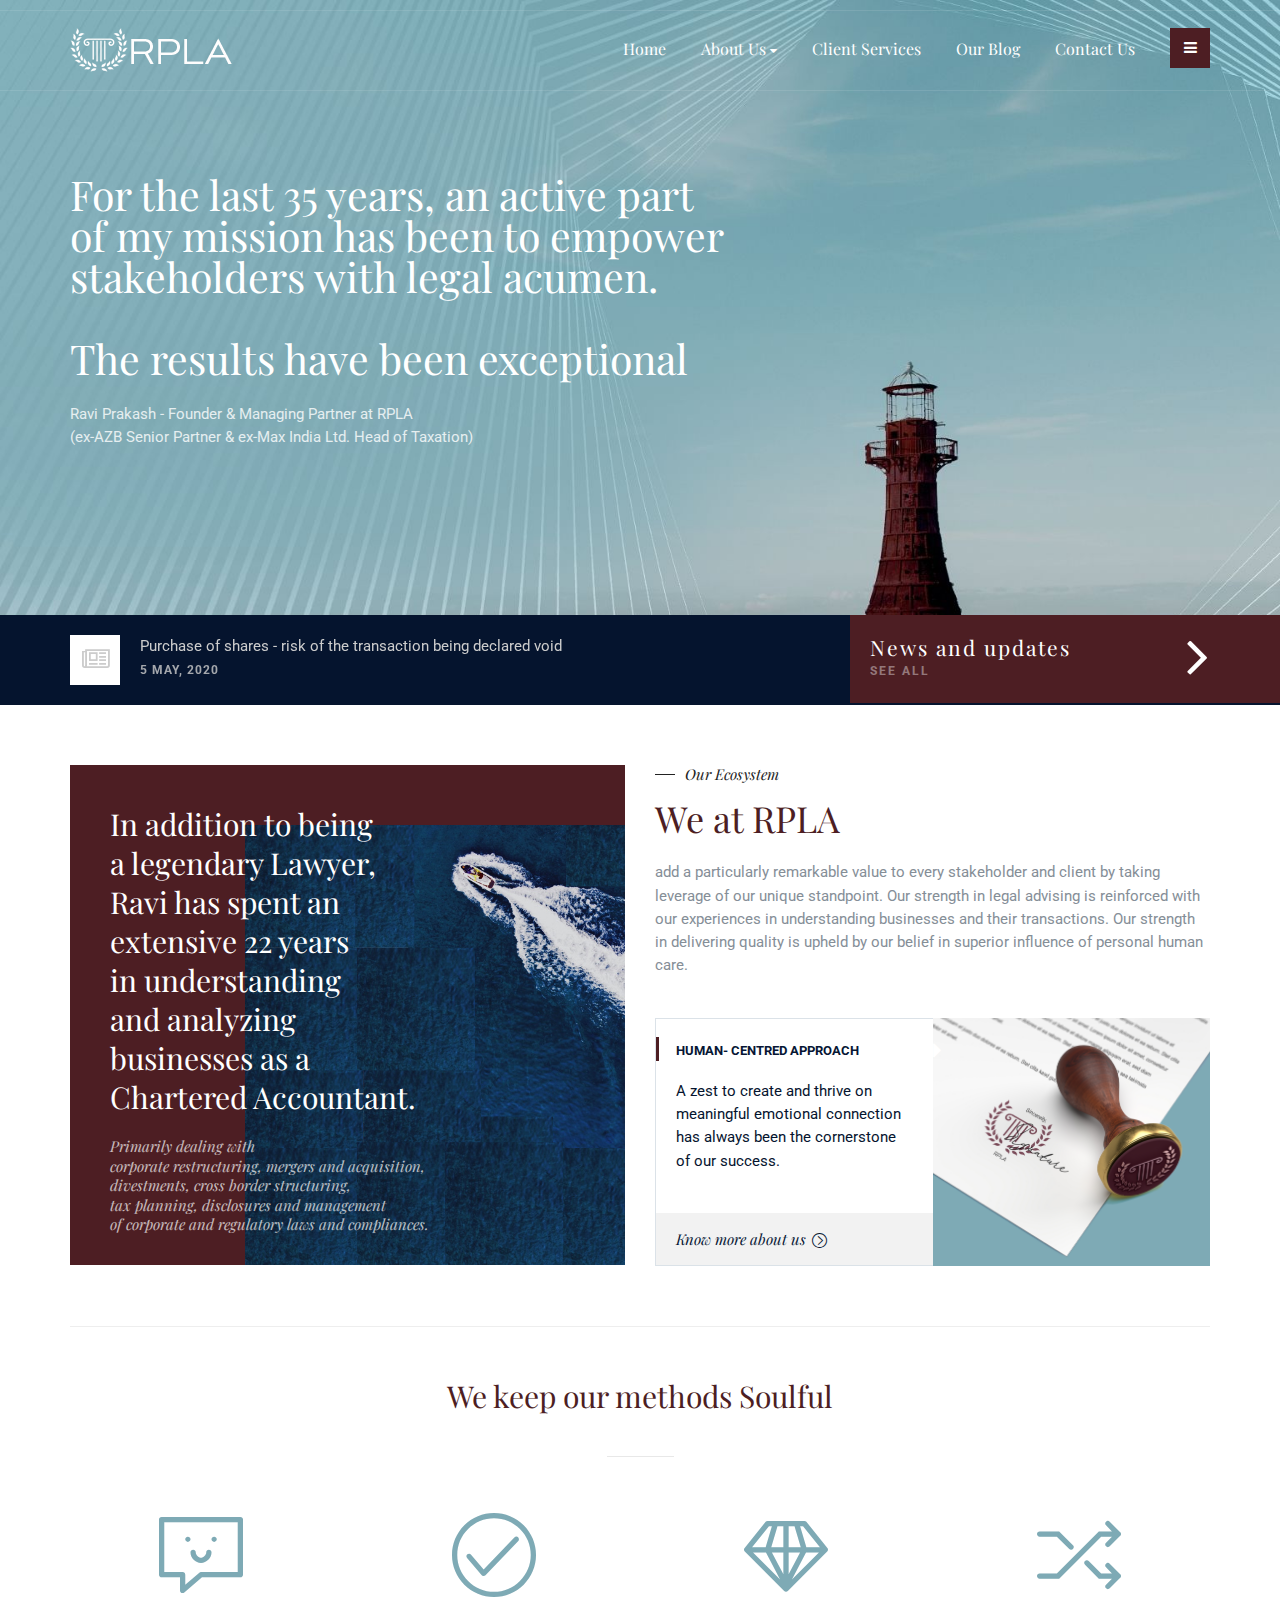
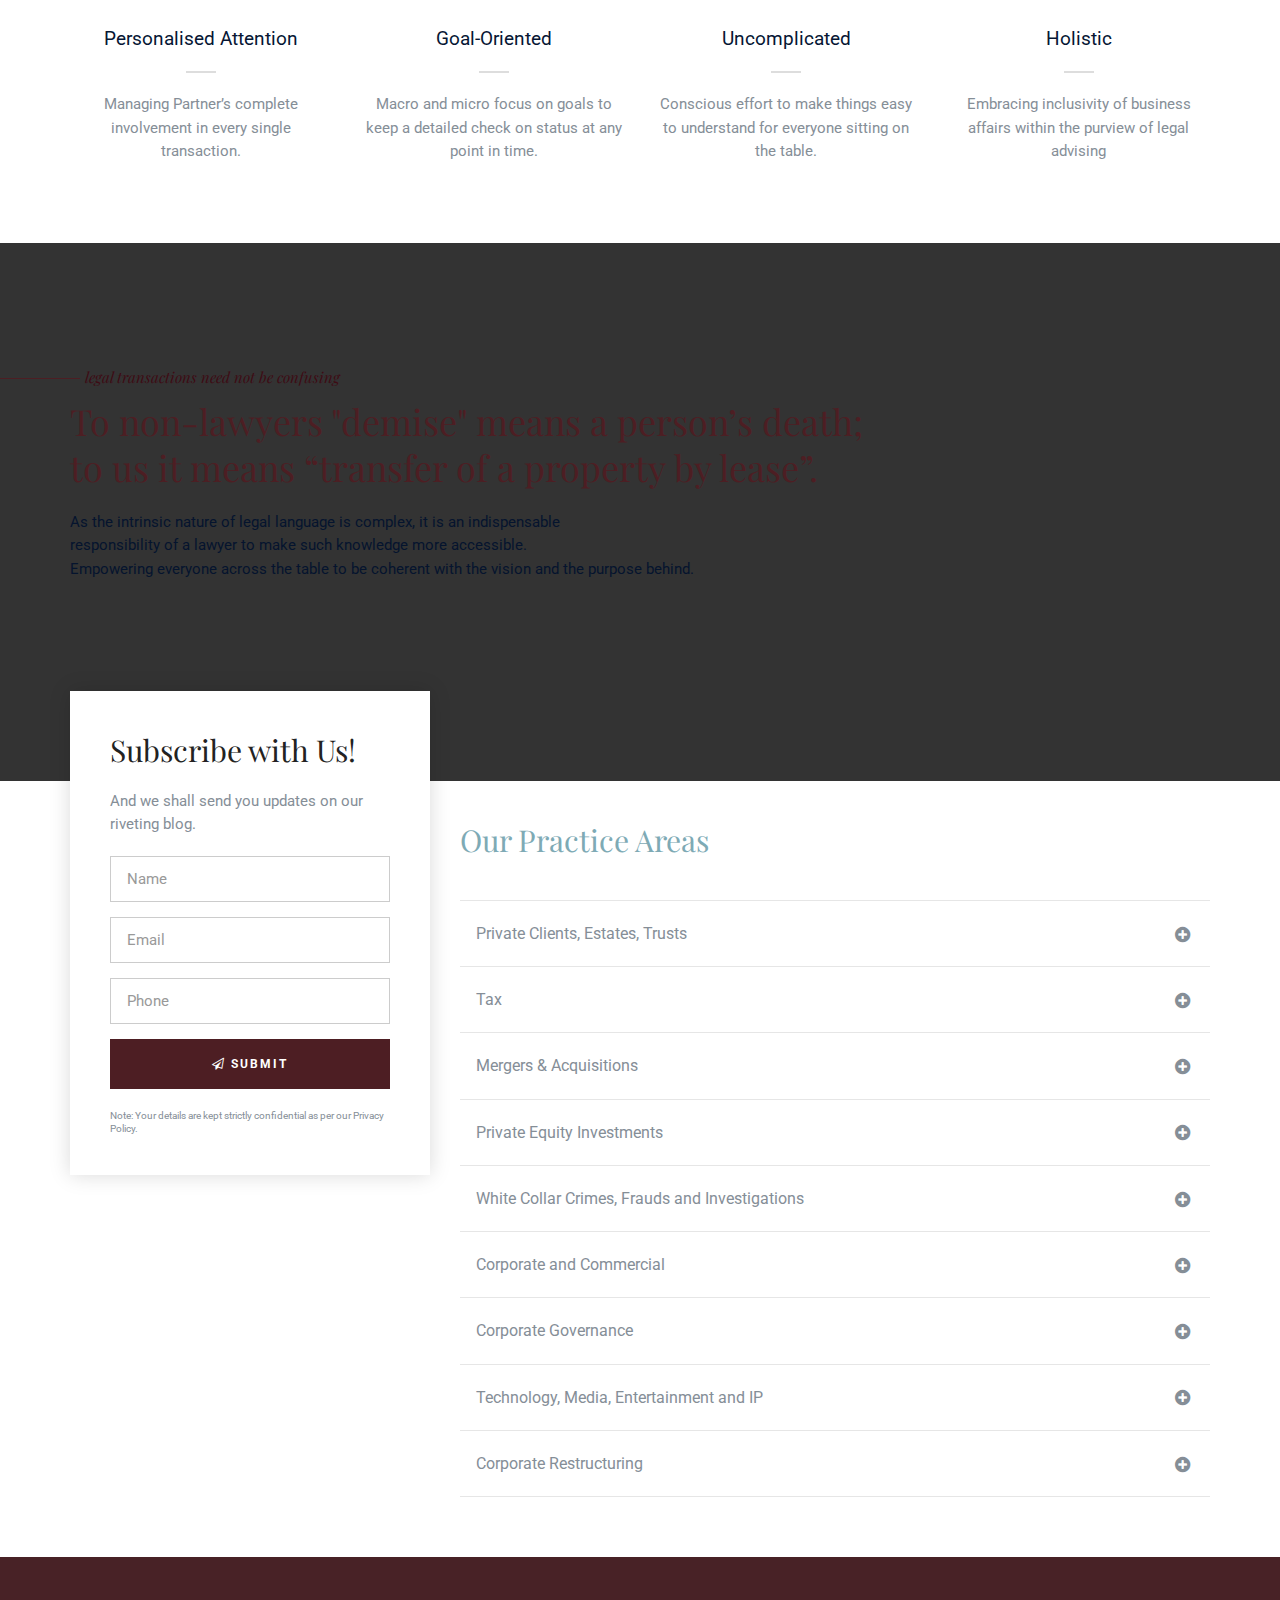
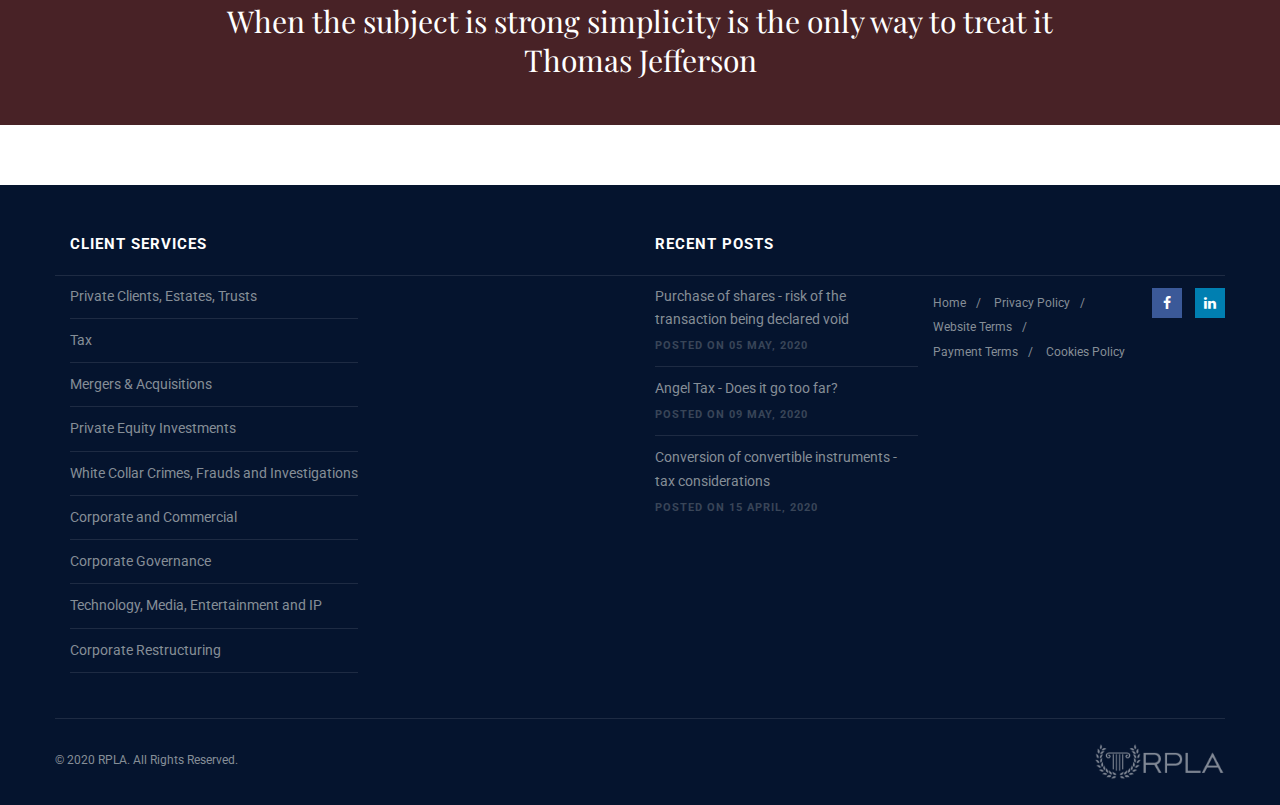
==== commit be3ac0ec: "Update index.html" ====
--- a/index.html
+++ b/index.html
@@ -4,7 +4,7 @@
 <!-- Basic Page Needs
   ================================================== -->
 <meta http-equiv="Content-Type" content="text/html; charset=utf-8">
-<title>Solicitor - Law Business Responsive HTML5 Template</title>
+<title>RPLA</title>
 <meta name="description" content="">
 <meta name="keywords" content="">
 <meta name="author" content="">
@@ -151,7 +151,7 @@
                         <ul class="slides">
                             <li class="slide">
                 				<span class="icon-block"><i class="fa fa-newspaper-o"></i></span>
-                                <p><a href="#">Purchase of shares - risk of the transaction being declared voice</a></p>
+                                <p><a href="#">Purchase of shares - risk of the transaction being declared void</a></p>
                             	<span class="meta-data">5 May, 2020</span>
                           	</li>
                             <li class="slide">
@@ -548,7 +548,7 @@
                 </div>
            	</div>
             <div class="spacer-60"></div>
-            <div class="padding-tb45 parallax parallax2 parallax-light" style="background-image:url('images/tiny2.jpg');">
+            <div class="padding-tb45 parallax parallax2 parallax-light" style="background-image:url('images/overlay.jpeg');">
                 <div class="overlay-accent"></div>
                 <h3 class="text-align-center margin-0">When the subject is strong simplicity is the only way to treat it<br>Thomas Jefferson</h3>
             </div>
@@ -805,7 +805,7 @@
                     	<h4 class="widgettitle">Recent Posts</h4>
                         <ul>
                             <li>
-                                <a href="single-post.html">Purchase of shares - risk of the transaction being declared voice</a>
+                                <a href="single-post.html">Purchase of shares - risk of the transaction being declared void</a>
                                 <span class="meta-data grid-item-meta">Posted on 05 May, 2020</span>
                             </li>
                             <li>
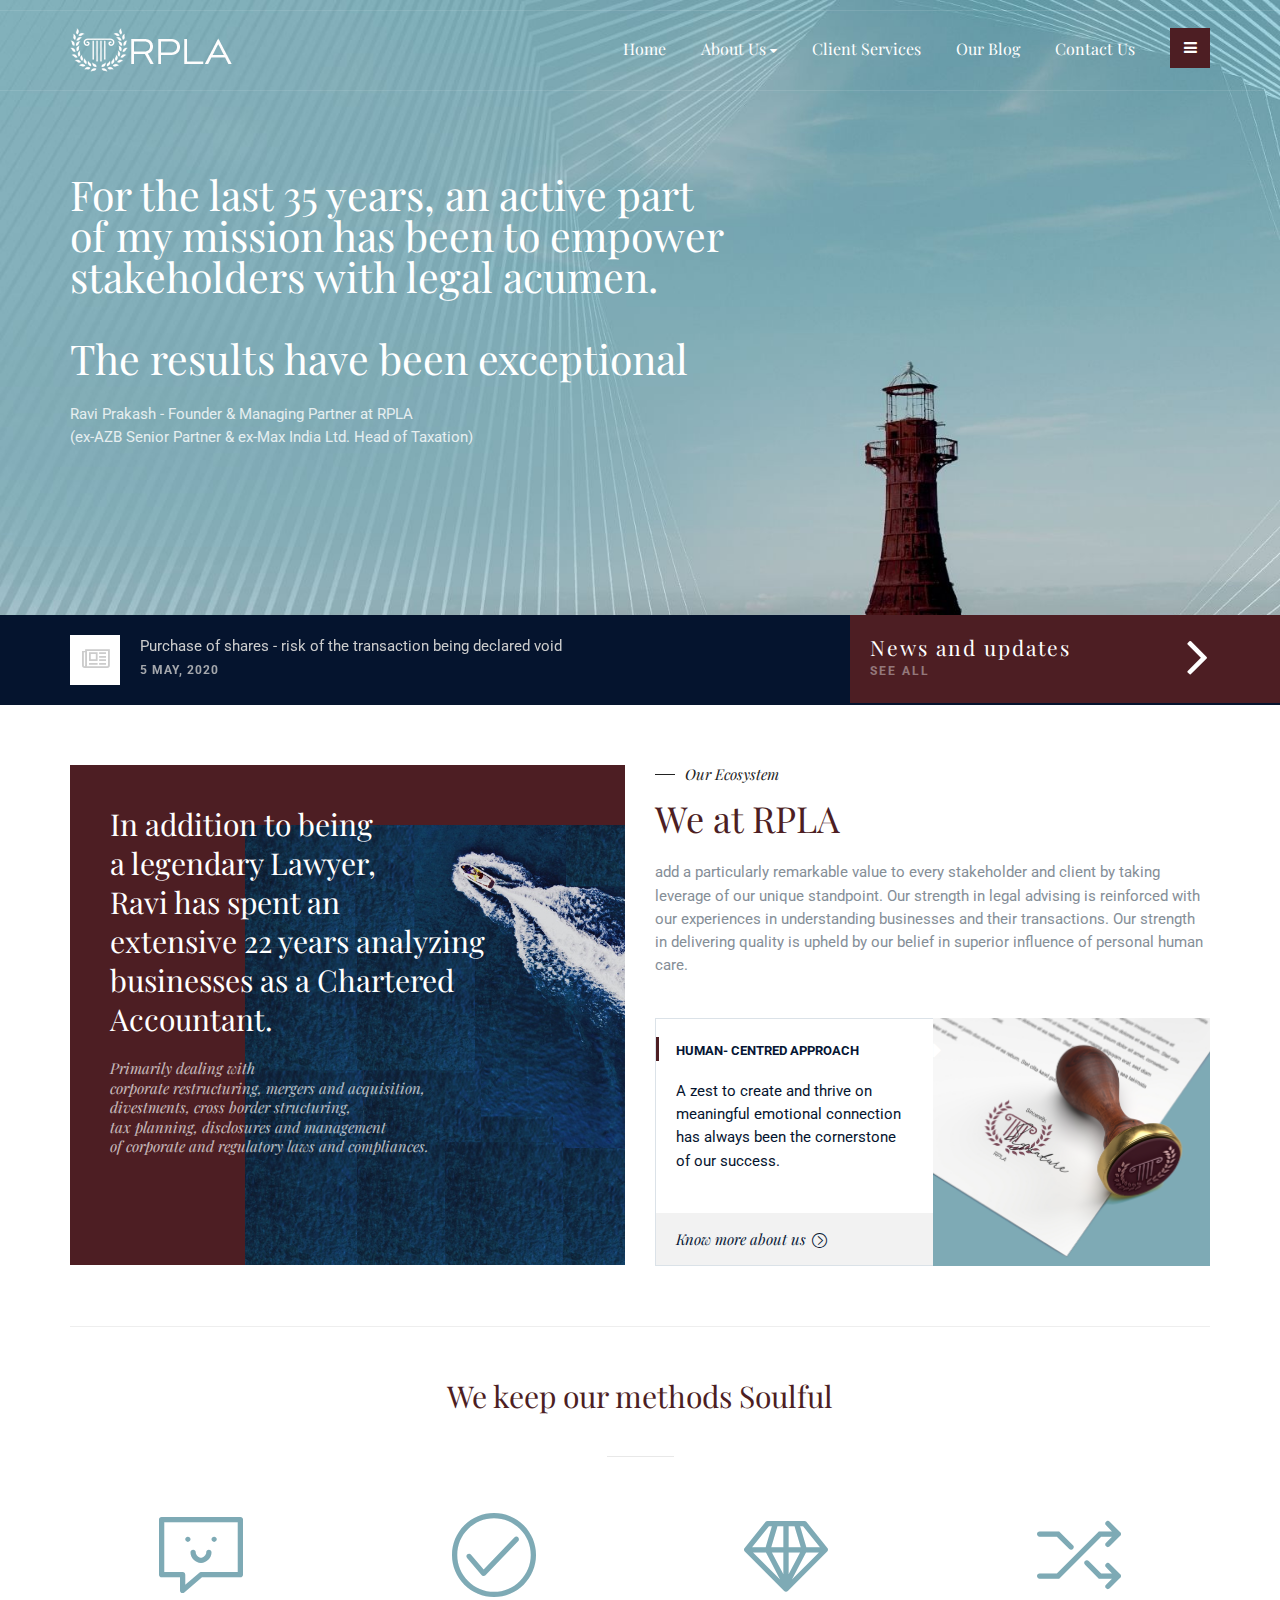
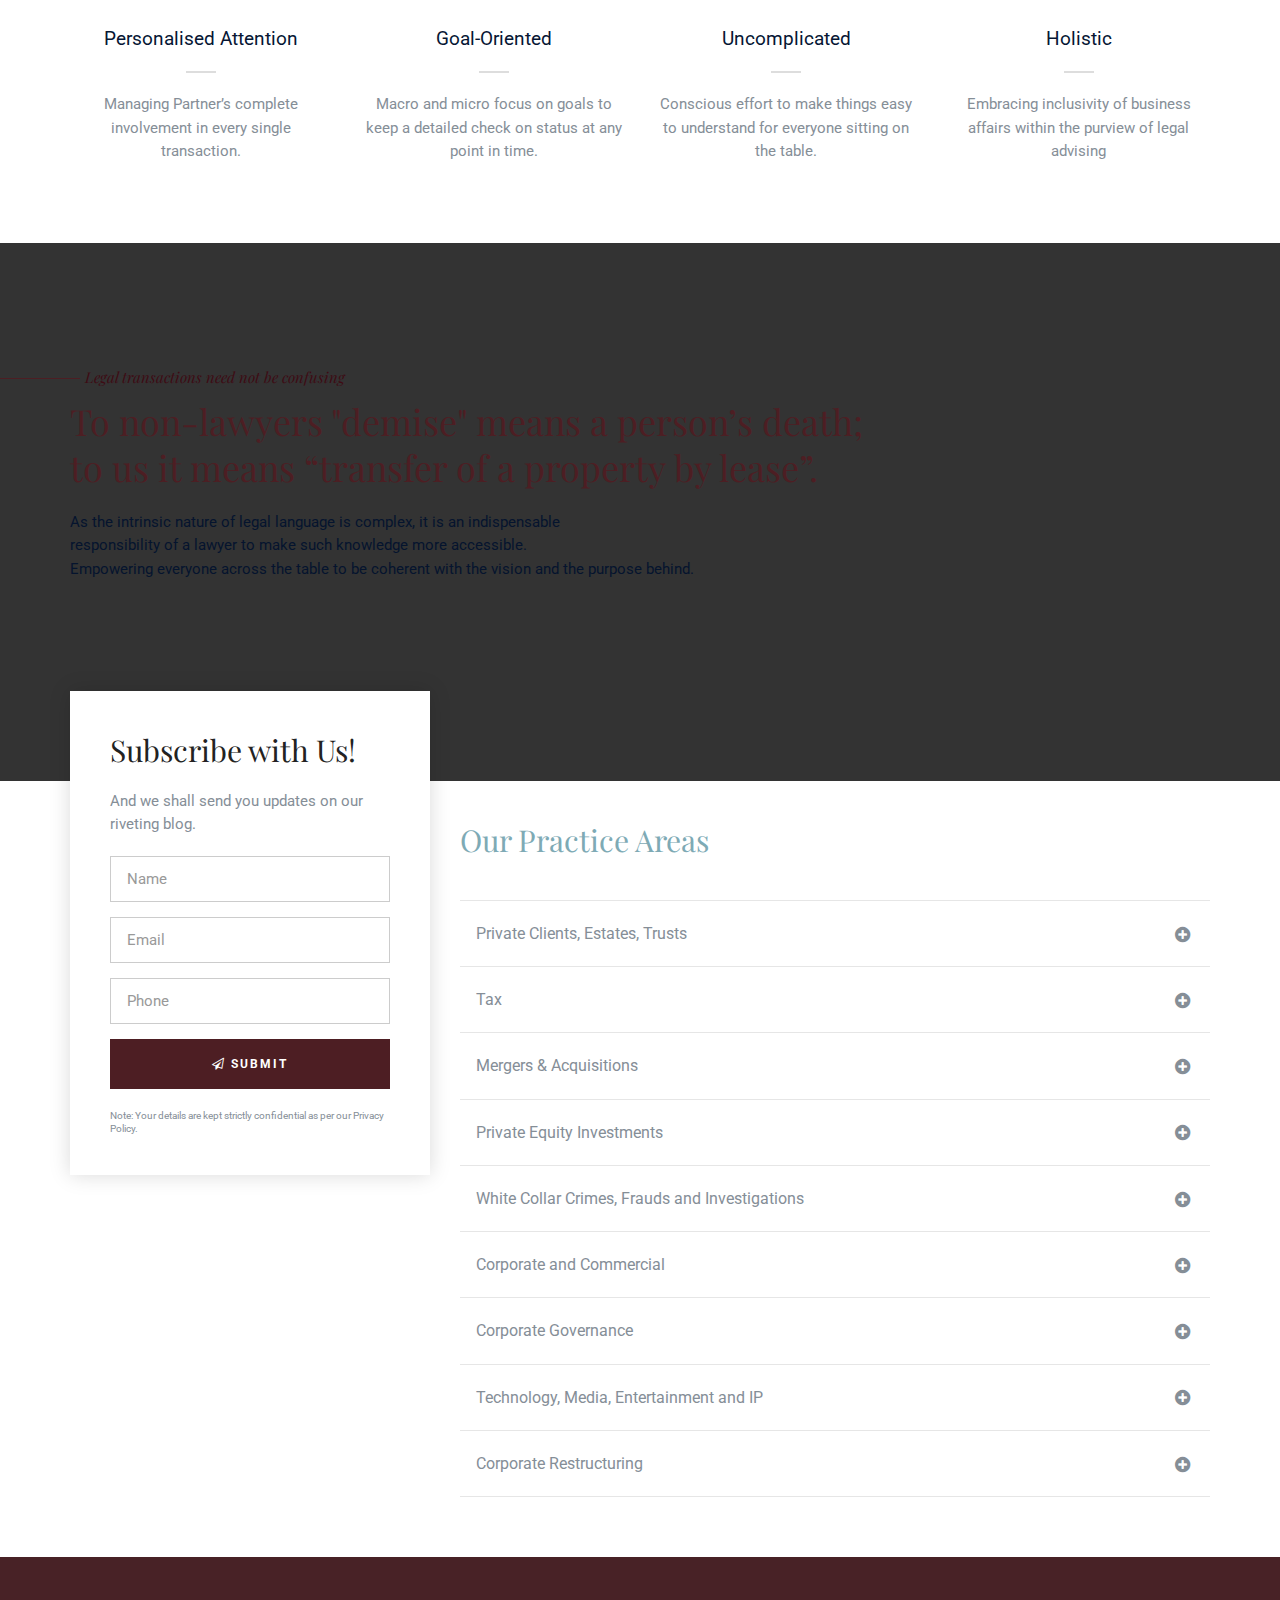
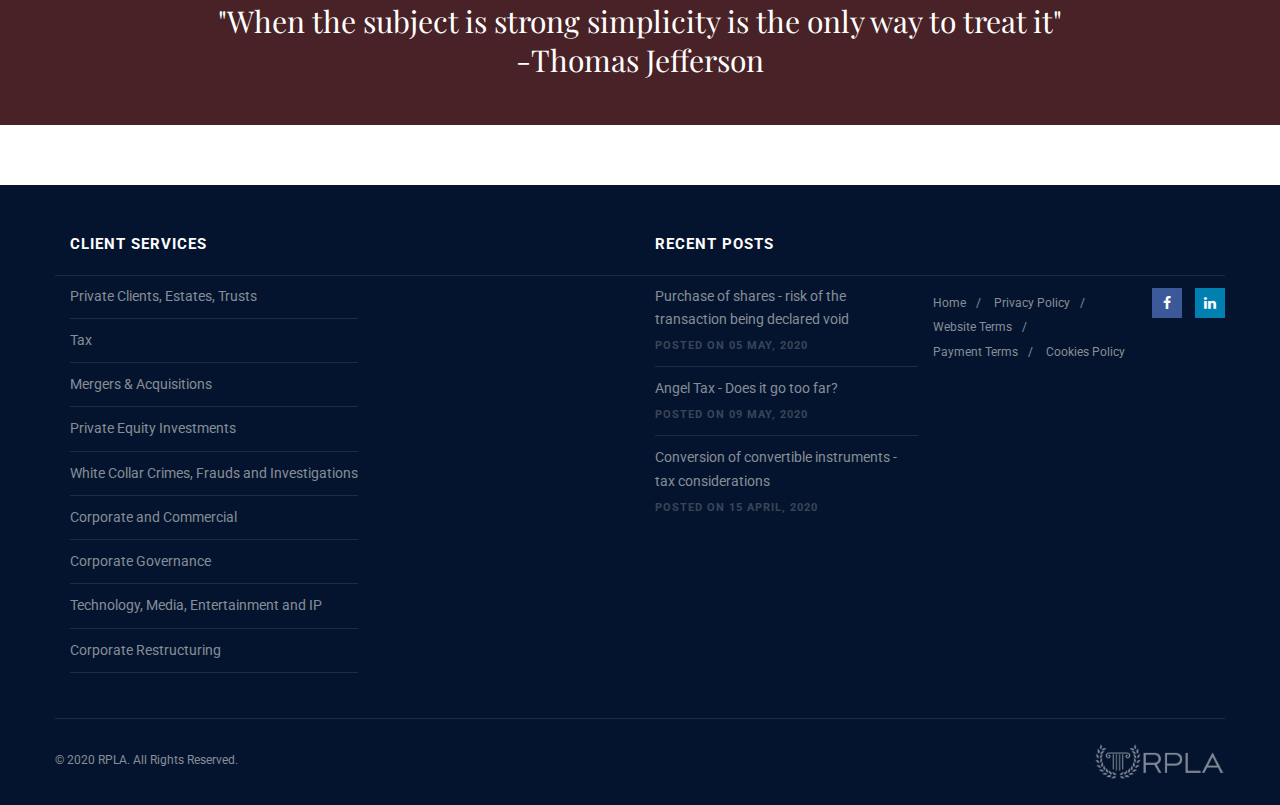
==== commit 6aba122a: "Update index.html" ====
--- a/index.html
+++ b/index.html
@@ -181,7 +181,7 @@
             	<div class="row">
                 	<div class="col-md-6">
                     	<div class="dgray-bg-2 block-style1" style="background-image:url('images/ship.png');">
-				<h3>In addition to being </br> a legendary Lawyer,</br> Ravi has spent an</br>extensive 22 years</br> in understanding</br> and analyzing </br> businesses as a </br> Chartered Accountant.</h3>
+				<h3>In addition to being </br> a legendary Lawyer,</br> Ravi has spent an</br>extensive 22 years analyzing </br> businesses as a Chartered Accountant.</h3>
                             <h5><em>Primarily dealing with</br> corporate restructuring, mergers and acquisition,</br> divestments, cross border structuring,</br> tax planning, disclosures and management</br> of corporate and regulatory laws and compliances.</em></h5>
           
                         </div>
@@ -255,7 +255,7 @@
             <div class="spacer-50"></div>
             <div class="parallax parallax1 parallax-light padding-tb125" style="background-image:url(images/homepage2.png);">
             	<div class="container">
-                    <h5 class="subhead" style="color: #3e0b14;">legal transactions need not be confusing</h5>
+                    <h5 class="subhead" style="color: #3e0b14;">Legal transactions need not be confusing</h5>
 					<h2 style="color: #4d1e23;">To non-lawyers "demise" means a person’s death;</br> to us it means “transfer of a property by lease”.</h2>
                  	<p style="color: #05142e;">As the intrinsic nature of legal language is complex, it is an indispensable</br> responsibility of a lawyer to make such knowledge more accessible.</br> Empowering everyone across the table to be coherent with the vision and the purpose behind.</p>
                     <div class="spacer-75"></div>
@@ -550,7 +550,7 @@
             <div class="spacer-60"></div>
             <div class="padding-tb45 parallax parallax2 parallax-light" style="background-image:url('images/overlay.jpeg');">
                 <div class="overlay-accent"></div>
-                <h3 class="text-align-center margin-0">When the subject is strong simplicity is the only way to treat it<br>Thomas Jefferson</h3>
+                <h3 class="text-align-center margin-0">"When the subject is strong simplicity is the only way to treat it"<br>-Thomas Jefferson</h3>
             </div>
             <div class="spacer-60"></div>
            <!-- <div class="container">
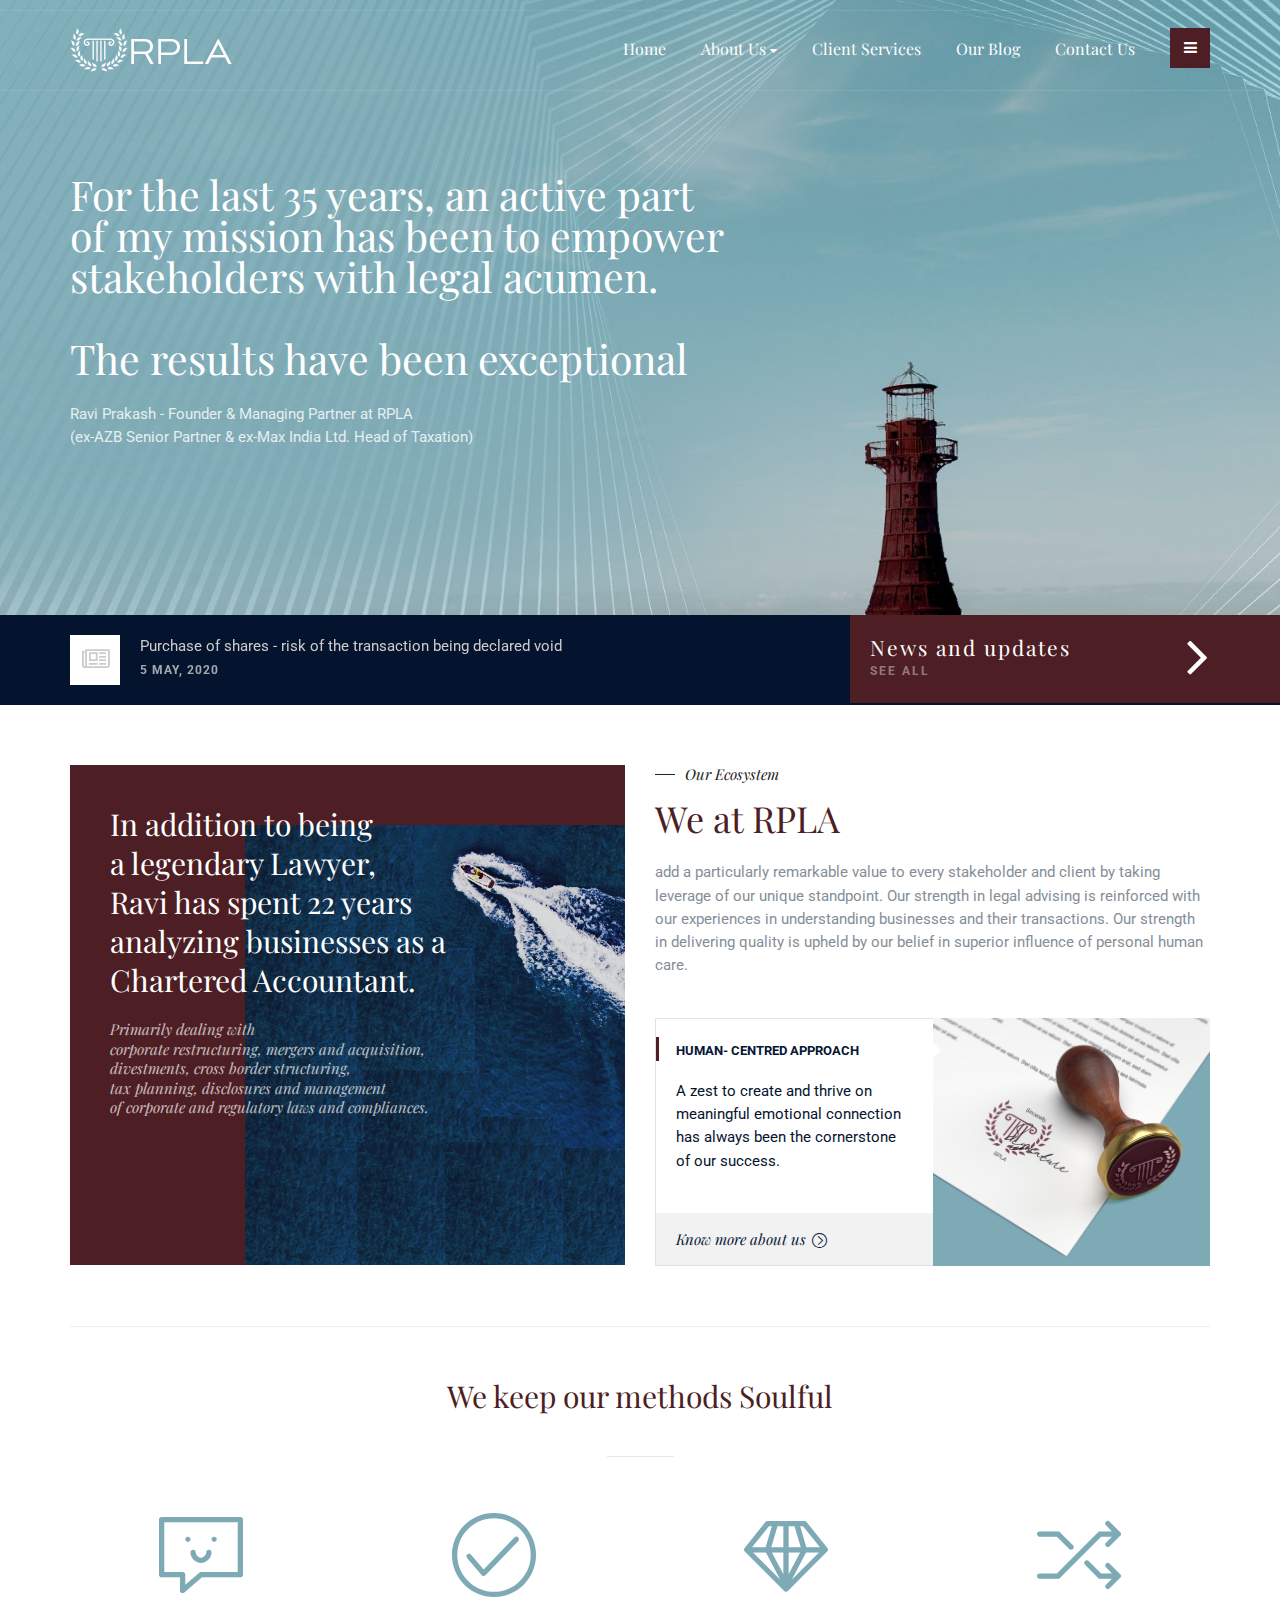
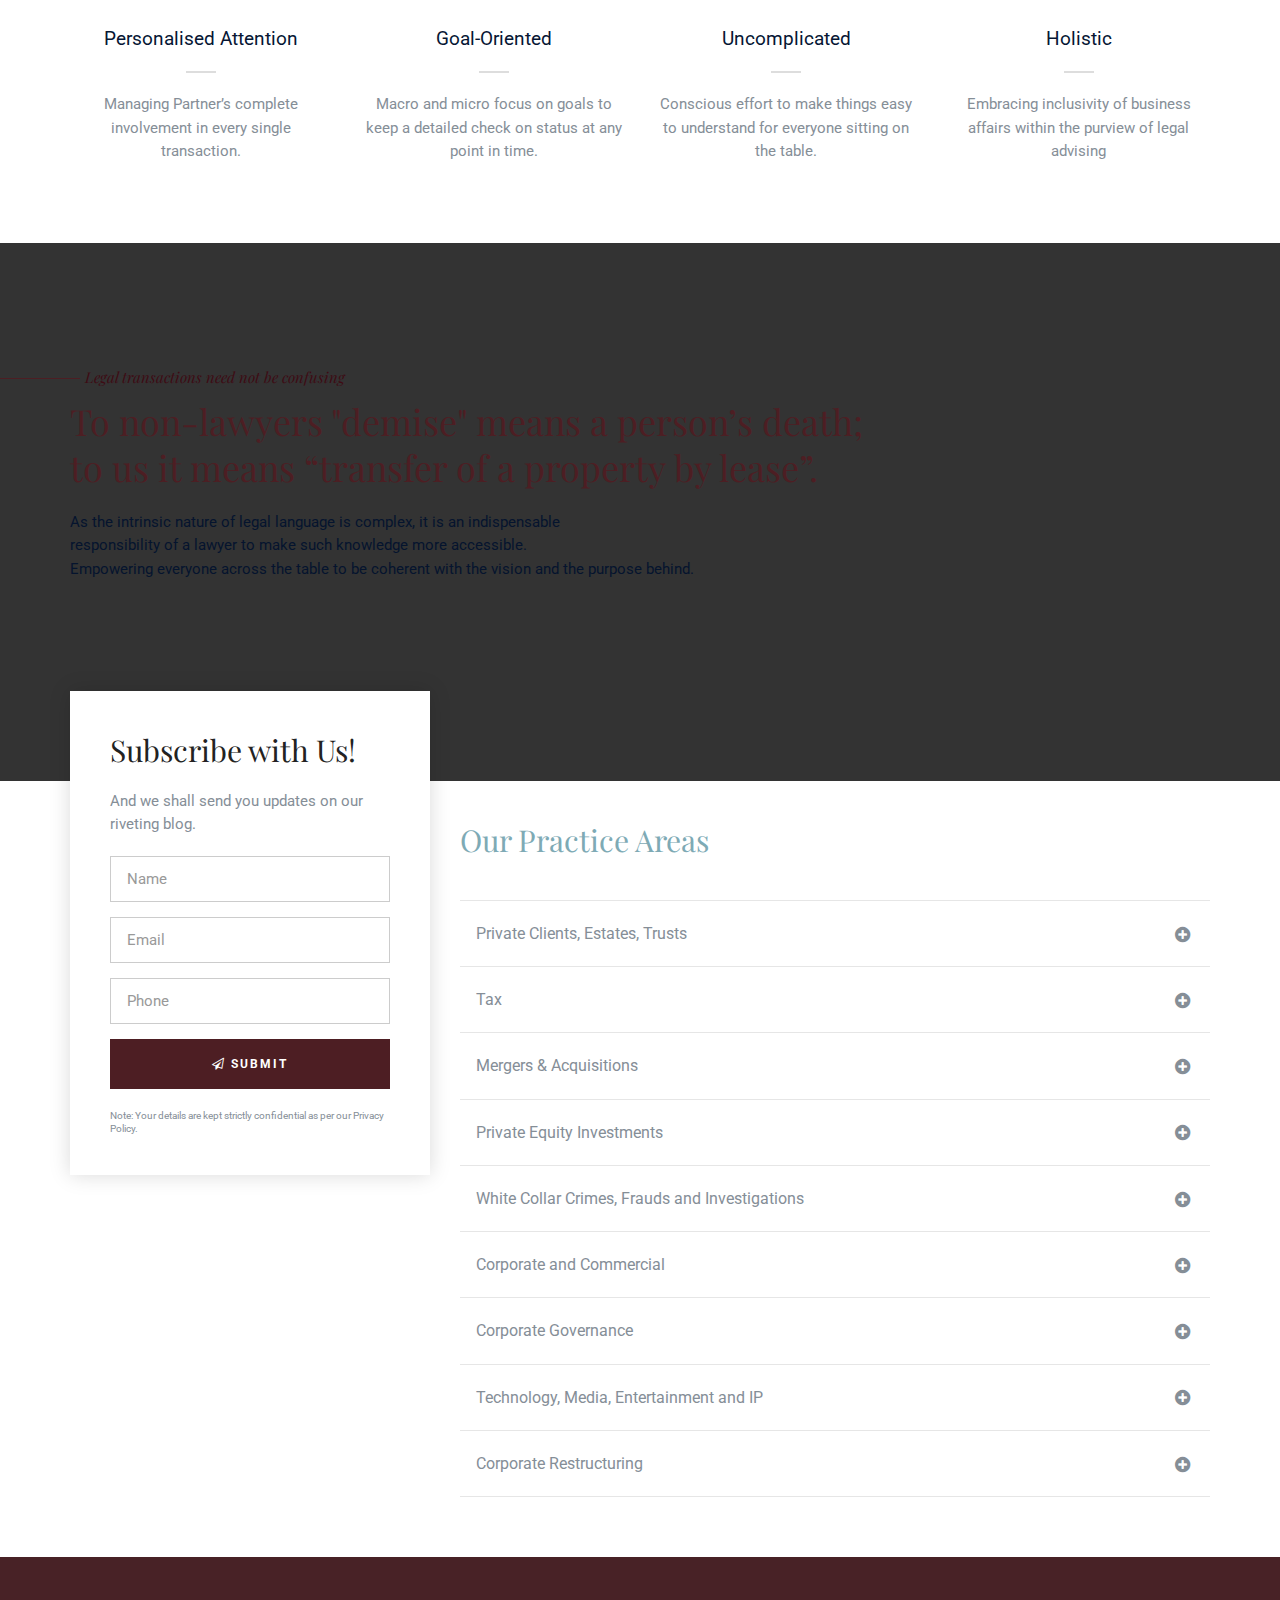
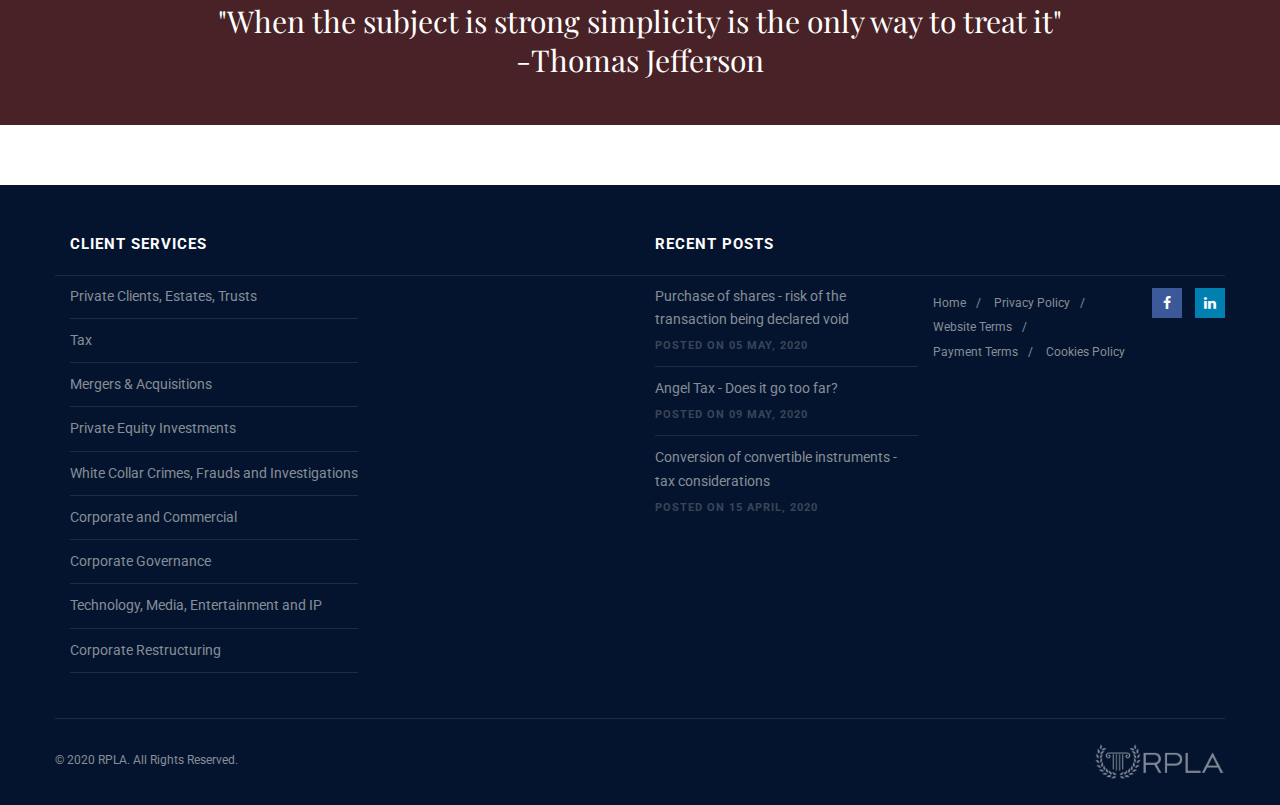
==== commit 05a04120: "Update index.html" ====
--- a/index.html
+++ b/index.html
@@ -181,7 +181,7 @@
             	<div class="row">
                 	<div class="col-md-6">
                     	<div class="dgray-bg-2 block-style1" style="background-image:url('images/ship.png');">
-				<h3>In addition to being </br> a legendary Lawyer,</br> Ravi has spent an</br>extensive 22 years analyzing </br> businesses as a Chartered Accountant.</h3>
+				<h3>In addition to being </br> a legendary Lawyer,</br> Ravi has spent 22 years</br> analyzing businesses as a </br> Chartered Accountant.</h3>
                             <h5><em>Primarily dealing with</br> corporate restructuring, mergers and acquisition,</br> divestments, cross border structuring,</br> tax planning, disclosures and management</br> of corporate and regulatory laws and compliances.</em></h5>
           
                         </div>
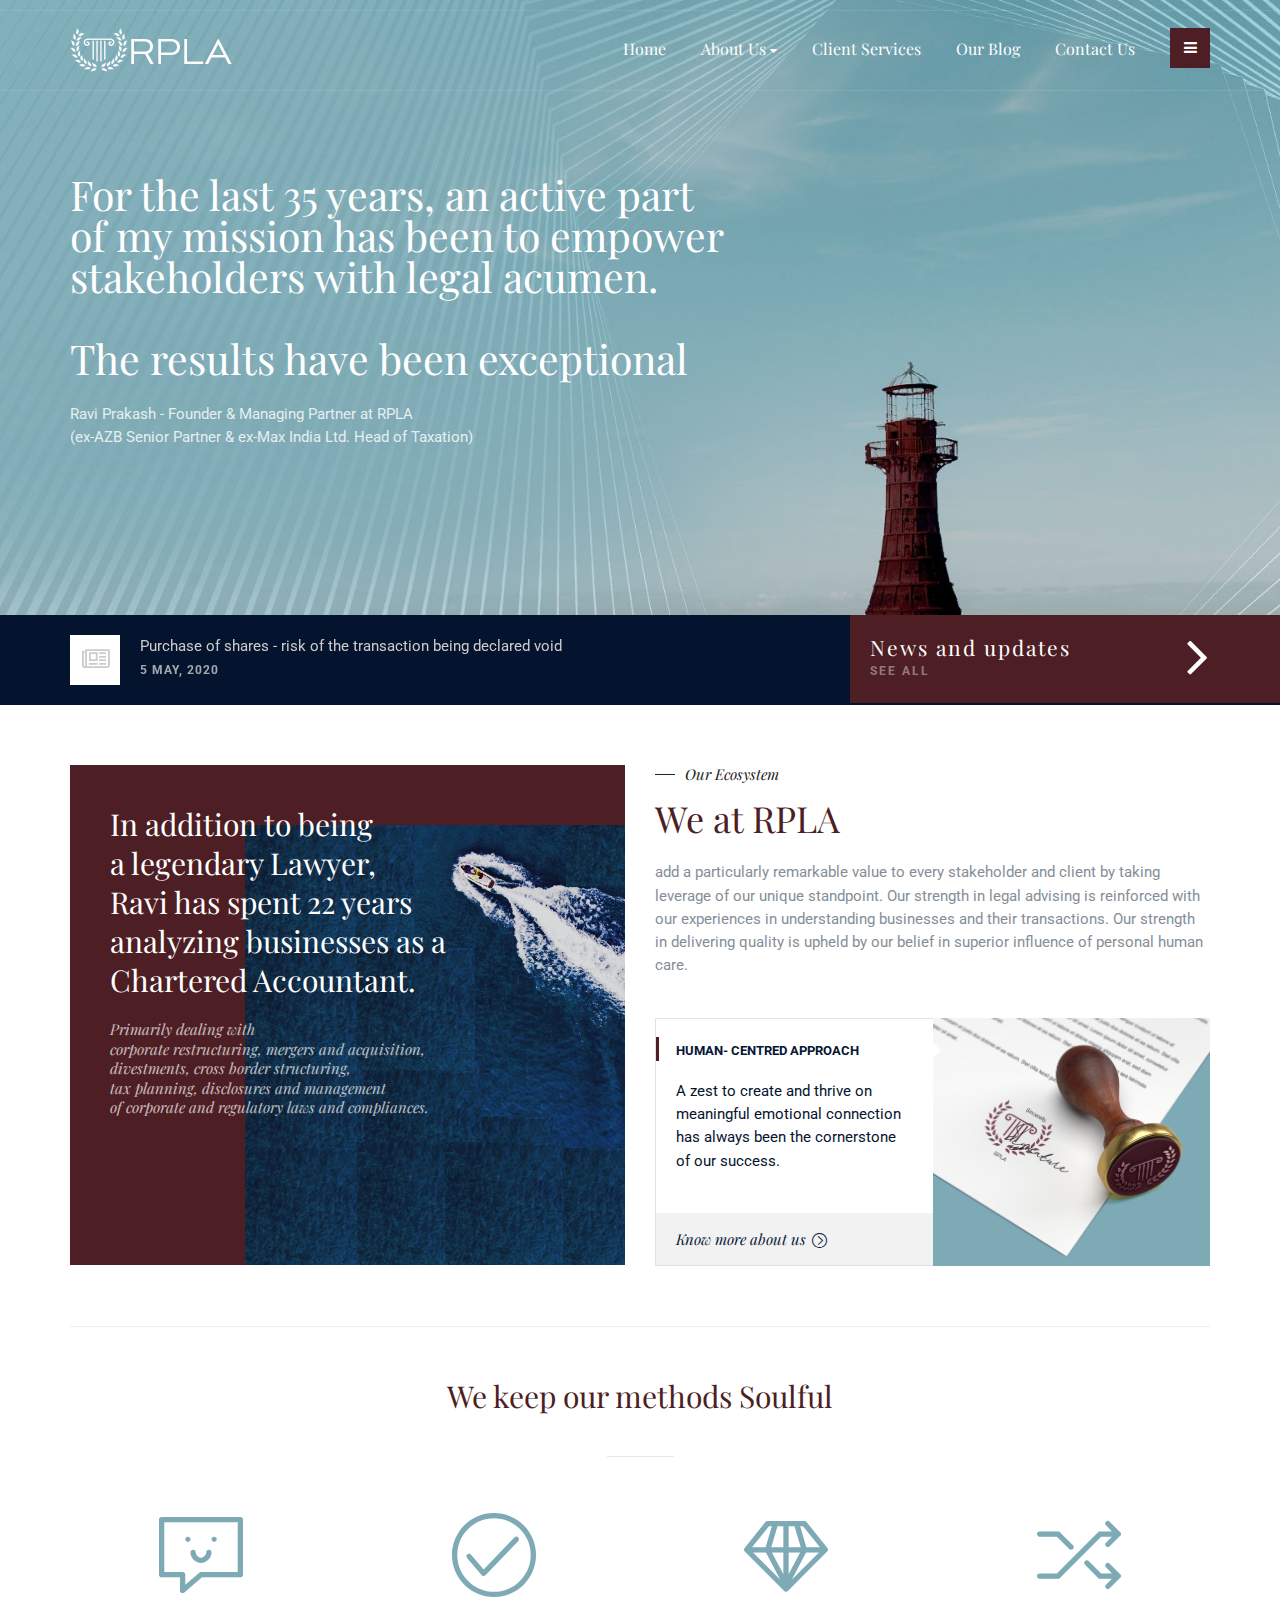
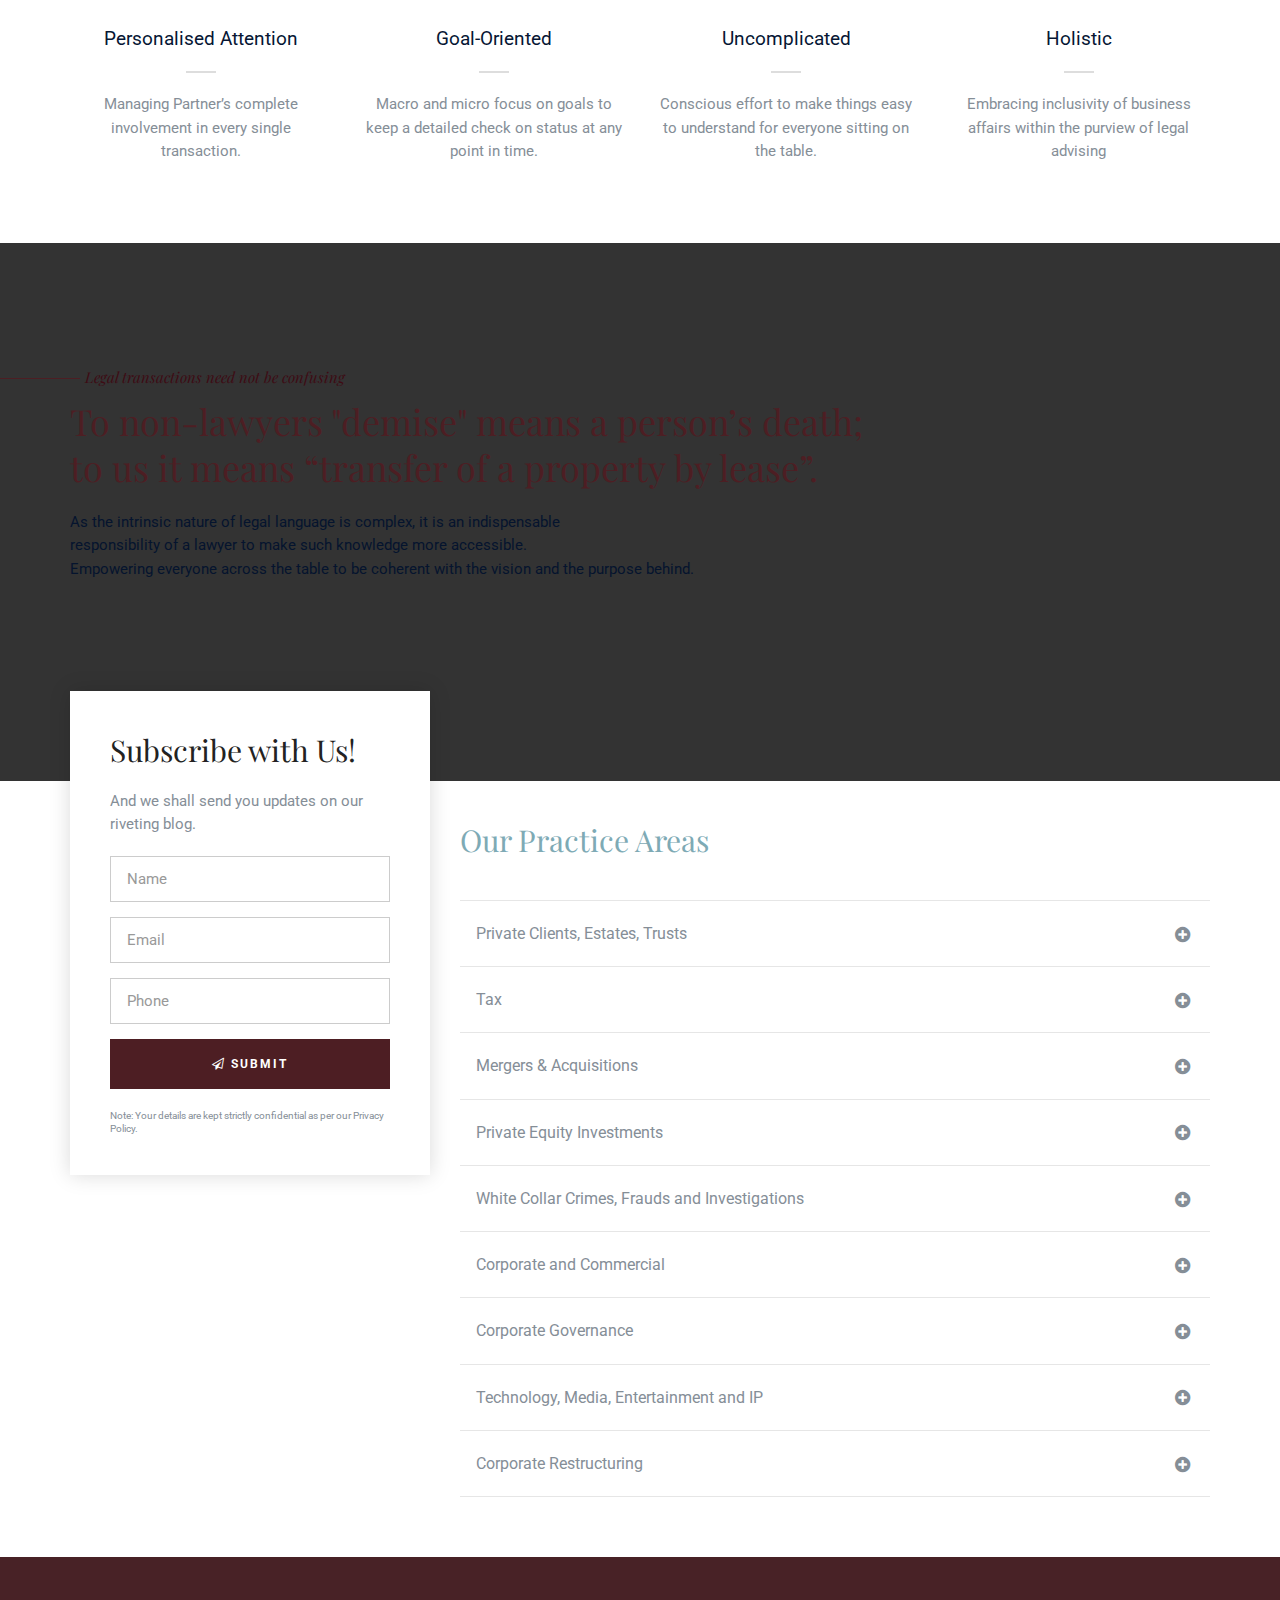
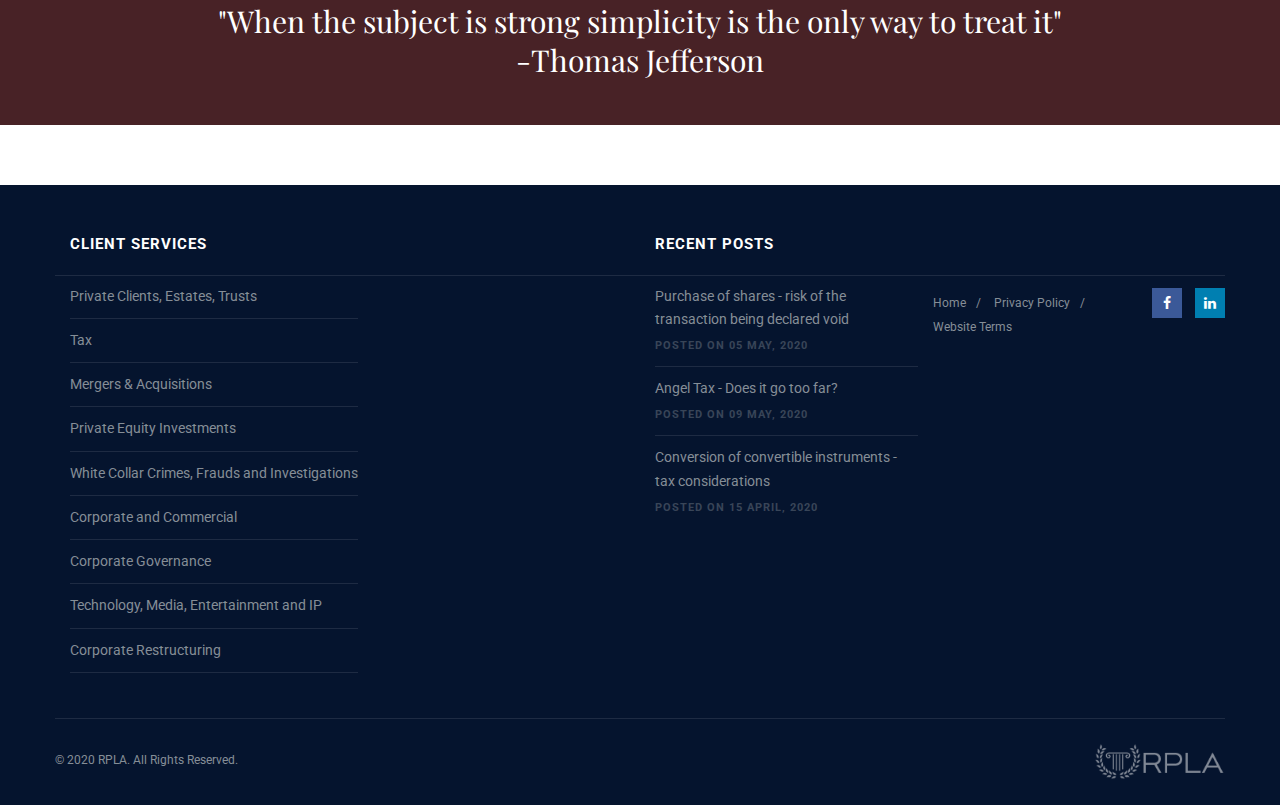
==== commit 8ceeefb2: "Update index.html" ====
--- a/index.html
+++ b/index.html
@@ -84,7 +84,7 @@
                         <li><a href="index.html">Home</a>
                            
                         </li>
-                        <li><a href="about.html">About Us</a>
+                        <li><a href="#">About Us</a>
                             <ul>
                                  <!--<li><a href="about.html">Our Philosphy</a></li>-->
                                 <!--<li><a href="team.html">Our people</a></li>-->
@@ -94,16 +94,16 @@
                                    <li><a href="#">Our Very Own Ravi</a></li>
                             </ul>
                         </li>
-                        <li><a href="services.html">Client Services</a>
+                        <li><a href="#">Client Services</a>
                            
                         </li>
 			    
-			     <li><a href="index.html">Our Blog</a>
+			     <li><a href="#">Our Blog</a>
                            
                         </li>
                         
                        
-                        <li><a href="contact.html">Contact Us</a></li>
+                        <li><a href="#">Contact Us</a></li>
                     </ul>
                 </nav>
           	</div>
@@ -805,15 +805,15 @@
                     	<h4 class="widgettitle">Recent Posts</h4>
                         <ul>
                             <li>
-                                <a href="single-post.html">Purchase of shares - risk of the transaction being declared void</a>
+                                <a href="#">Purchase of shares - risk of the transaction being declared void</a>
                                 <span class="meta-data grid-item-meta">Posted on 05 May, 2020</span>
                             </li>
                             <li>
-                               	<a href="single-post.html">Angel Tax - Does it go too far?</a>
+                               	<a href="#">Angel Tax - Does it go too far?</a>
                                 <span class="meta-data grid-item-meta">Posted on 09 May, 2020</span>
                             </li>
                             <li>
-                                <a href="single-post.html">Conversion of convertible instruments - tax considerations</a>
+                                <a href="#">Conversion of convertible instruments - tax considerations</a>
                                 <span class="meta-data grid-item-meta">Posted on 15 April, 2020</span>
                             </li>
                         </ul>
@@ -835,11 +835,11 @@
                     <!--<li class="youtube"><a href="#"><i class="fa fa-youtube"></i></a></li>-->
                 </ul>
             	<ul class="footer-menu">
-                	<li><a href="index.html">Home</a></li>
-                	<li><a href="privacy-policy.html">Privacy Policy</a></li>
-                	<li><a href="website-terms.html">Website Terms</a></li>
-                	<li><a href="payment-terms.html">Payment Terms</a></li>
-                	<li><a href="cookies-policy.html">Cookies Policy</a></li>
+                	<li><a href="#">Home</a></li>
+                	<li><a href="#">Privacy Policy</a></li>
+                	<li><a href="#">Website Terms</a></li>
+         
+                	
                 </ul>
             </div>
             <div class="footer-row3">
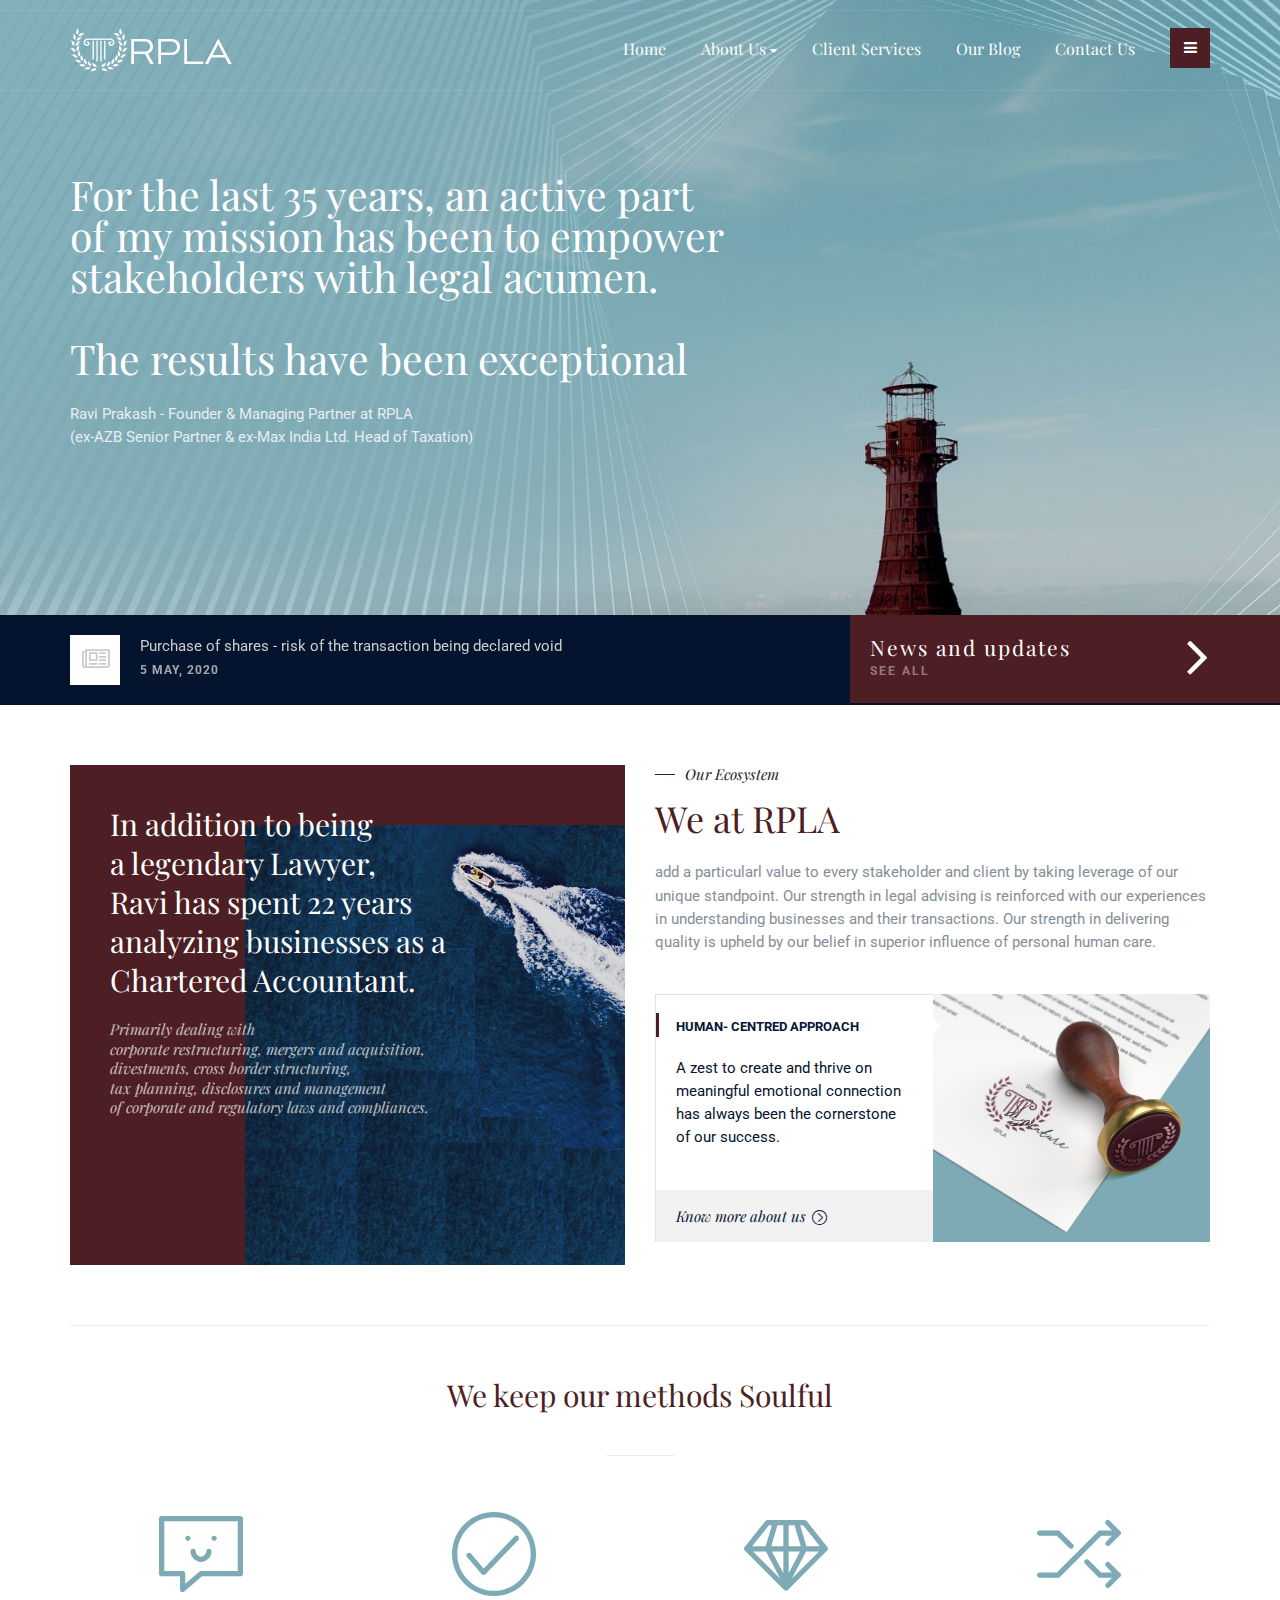
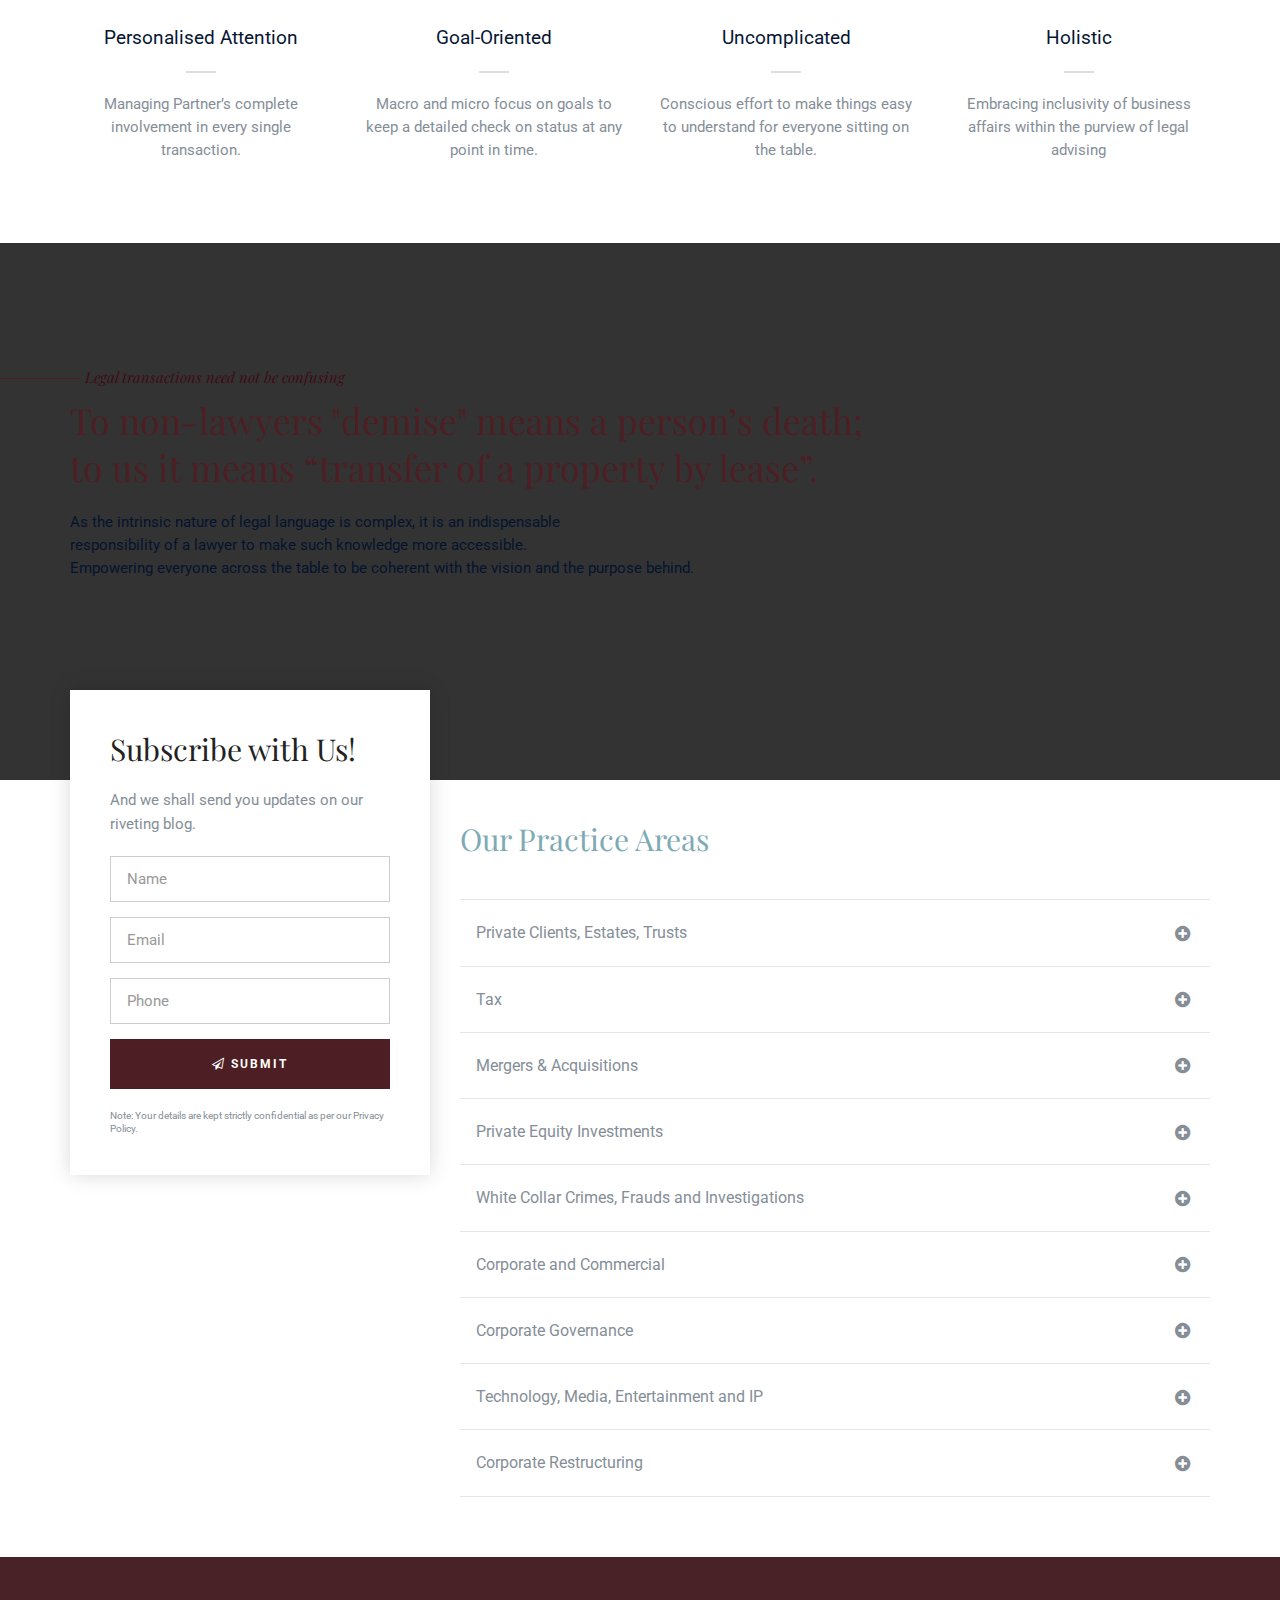
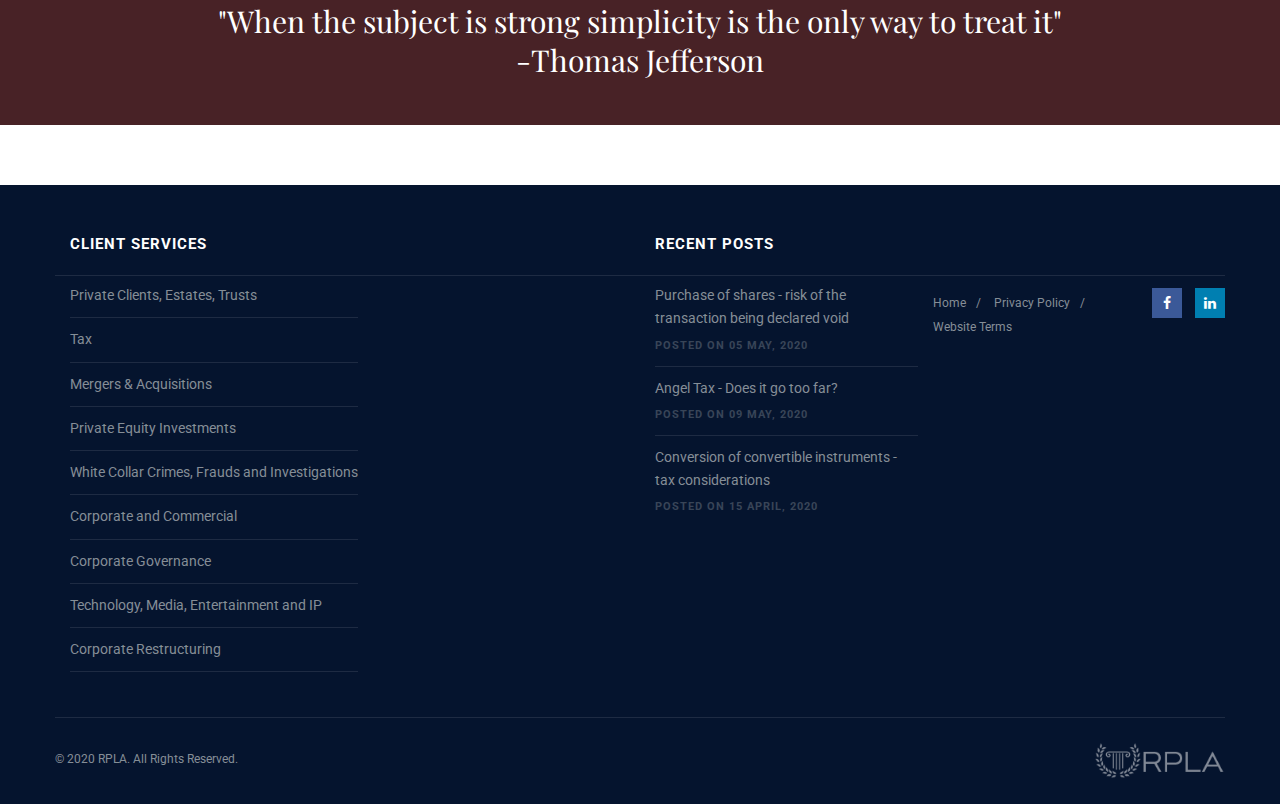
==== commit ef01ab5c: "Update index.html" ====
--- a/index.html
+++ b/index.html
@@ -190,7 +190,7 @@
                 	<div class="col-md-6">
                     	<h5 class="subhead">Our Ecosystem</h5>
                         <h2 class="accent-color" style="color: #4d1e23;">We at RPLA</h2>
-                        <p>add a particularly remarkable  value to every  stakeholder and client by taking leverage of our unique standpoint. Our strength in legal advising is reinforced with our experiences in understanding businesses and their transactions. Our strength in delivering quality is upheld by our belief in superior influence of personal human care.</p>
+                        <p>add a particularl value to every  stakeholder and client by taking leverage of our unique standpoint. Our strength in legal advising is reinforced with our experiences in understanding businesses and their transactions. Our strength in delivering quality is upheld by our belief in superior influence of personal human care.</p>
                         <div class="spacer-20"></div>
                         <div class="featured-block">
                         	<div class="featured-block-content fbb">
@@ -761,32 +761,32 @@
                     	<h4 class="widgettitle">Client Services</h4>
                         <ul>
                         	<li>
-                                <a href="single-service.html">Private Clients, Estates, Trusts</a>
-                            </li>
-                            <li>
-                                <a href="single-service.html">Tax</a>
-                            </li>
-                            <li>
-                                <a href="single-service.html">Mergers &amp; Acquisitions</a>
-                            </li>
-                            <li>
-                                <a href="single-service.html">Private Equity Investments</a>
+                                <a href="#">Private Clients, Estates, Trusts</a>
+                            </li>
+                            <li>
+                                <a href="#">Tax</a>
+                            </li>
+                            <li>
+                                <a href="#">Mergers &amp; Acquisitions</a>
+                            </li>
+                            <li>
+                                <a href="#">Private Equity Investments</a>
                             </li>
                             <li>
                                
-                                <a href="single-service.html">White Collar Crimes, Frauds and Investigations</a>
+                                <a href="#">White Collar Crimes, Frauds and Investigations</a>
                             </li>
                              <li>
-                                <a href="single-service.html">Corporate and Commercial</a>
-                            </li>
-                            <li>
-                                <a href="single-service.html">Corporate Governance</a>
-                            </li>
-                            <li>
-                                <a href="single-service.html">Technology, Media, Entertainment and IP</a>
-                            </li>
-                            <li>
-				     <a href="single-service.html">Corporate Restructuring</a>
+                                <a href="#">Corporate and Commercial</a>
+                            </li>
+                            <li>
+                                <a href="#">Corporate Governance</a>
+                            </li>
+                            <li>
+                                <a href="#">Technology, Media, Entertainment and IP</a>
+                            </li>
+                            <li>
+				     <a href="#">Corporate Restructuring</a>
                             </li>
                             <li>
                             <!--    <a href="single-service.html">Private Client</a>
